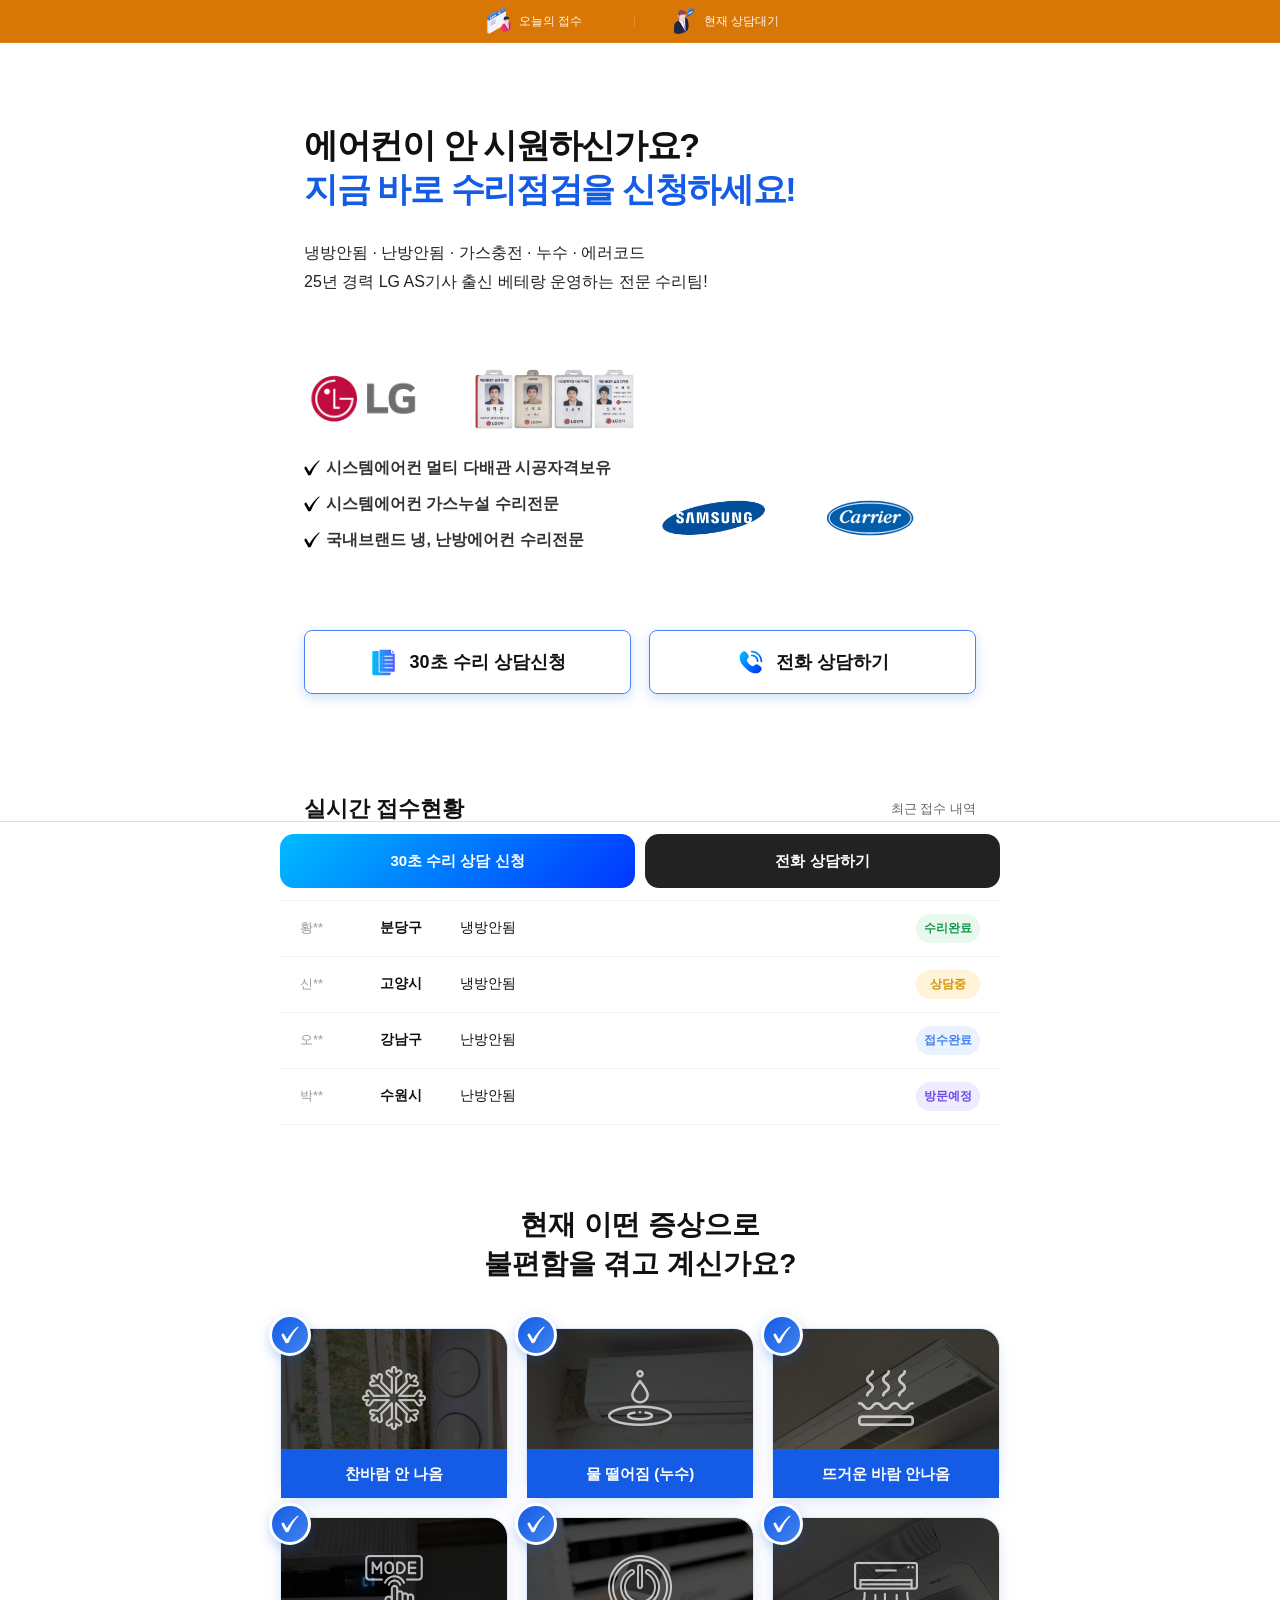
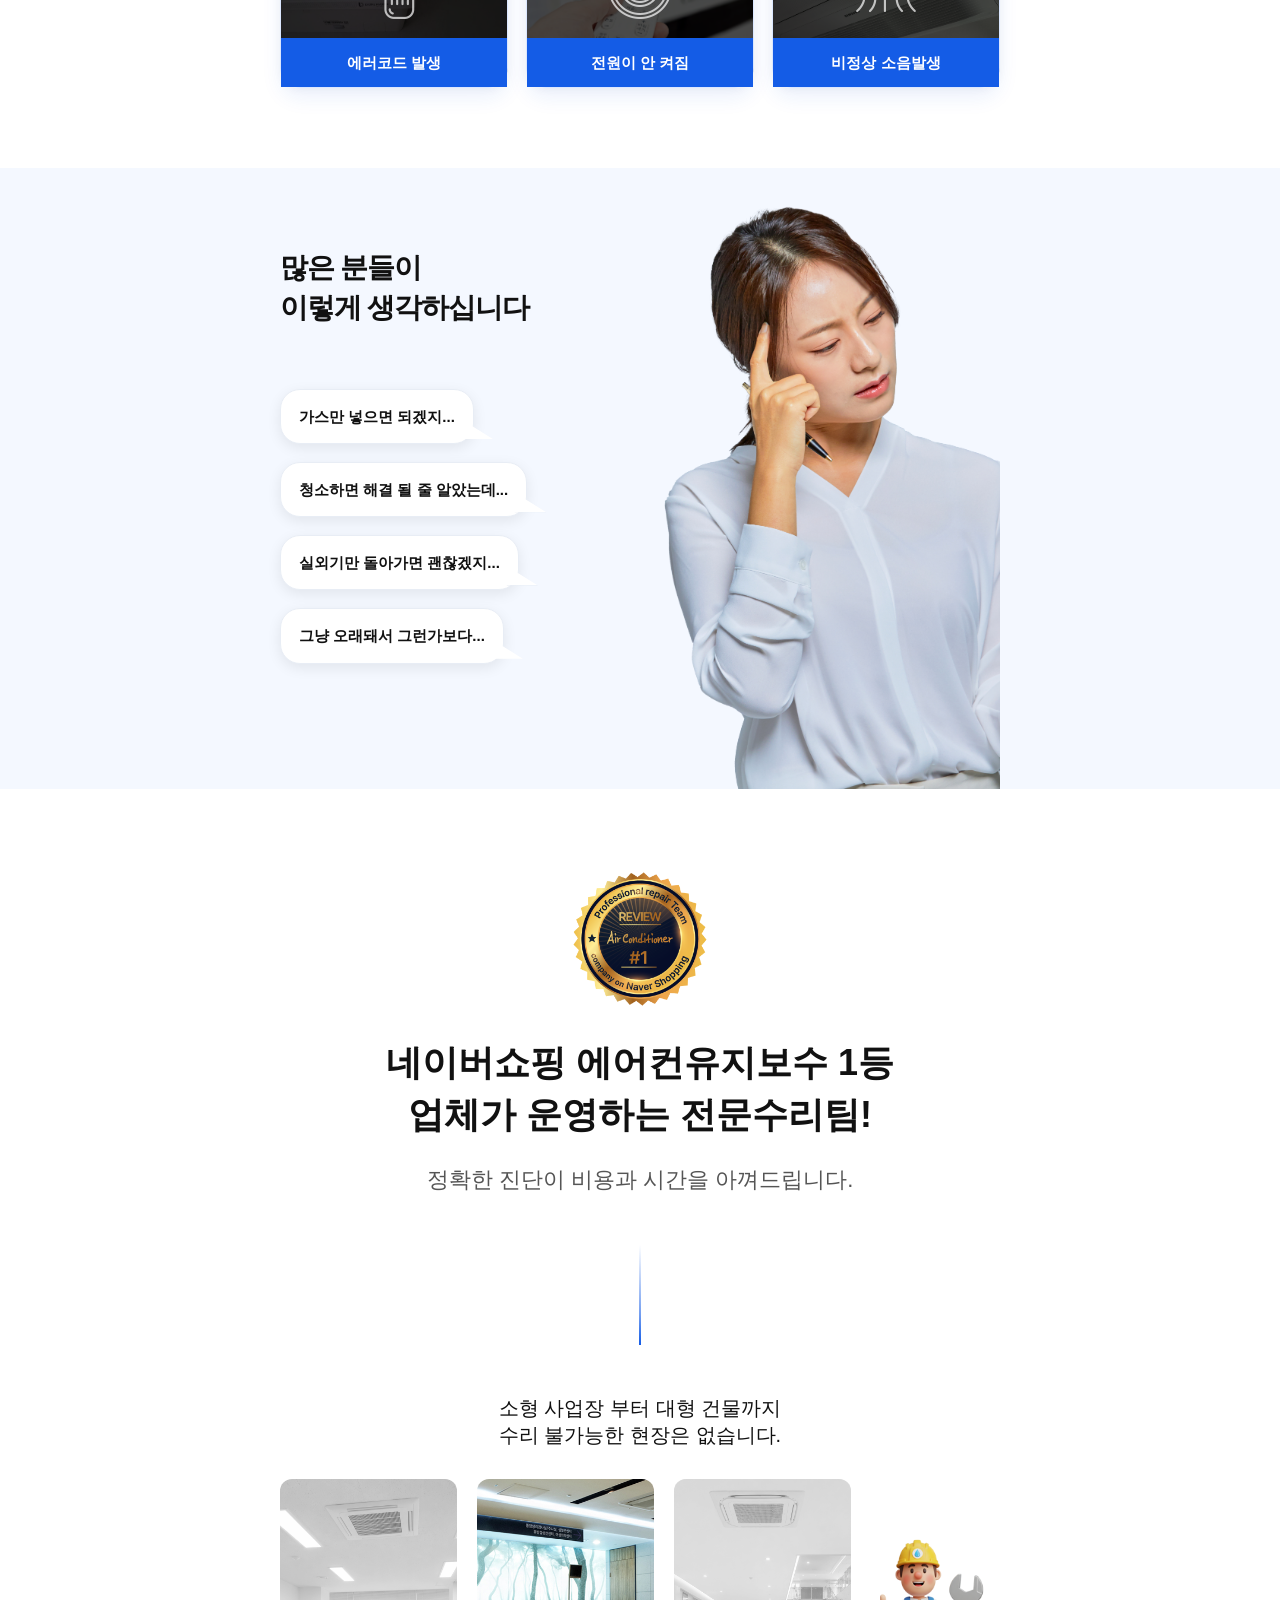
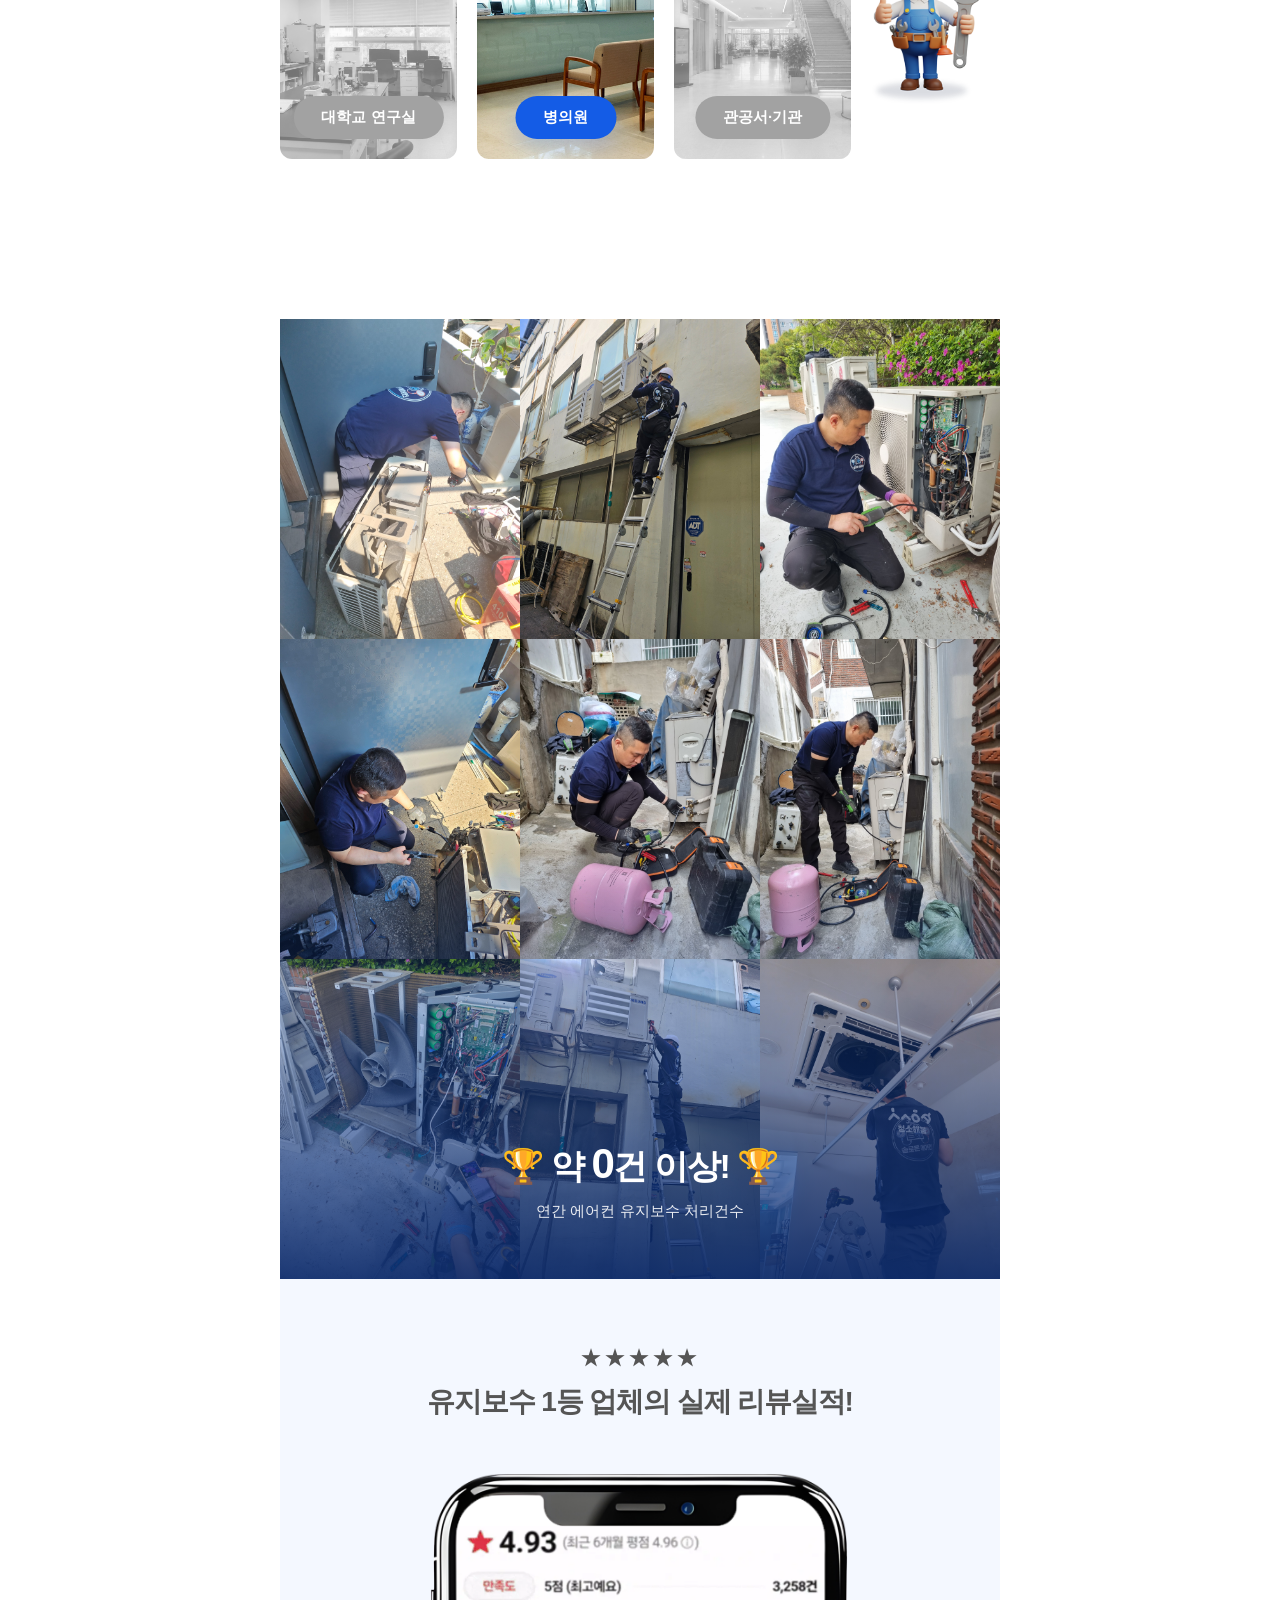
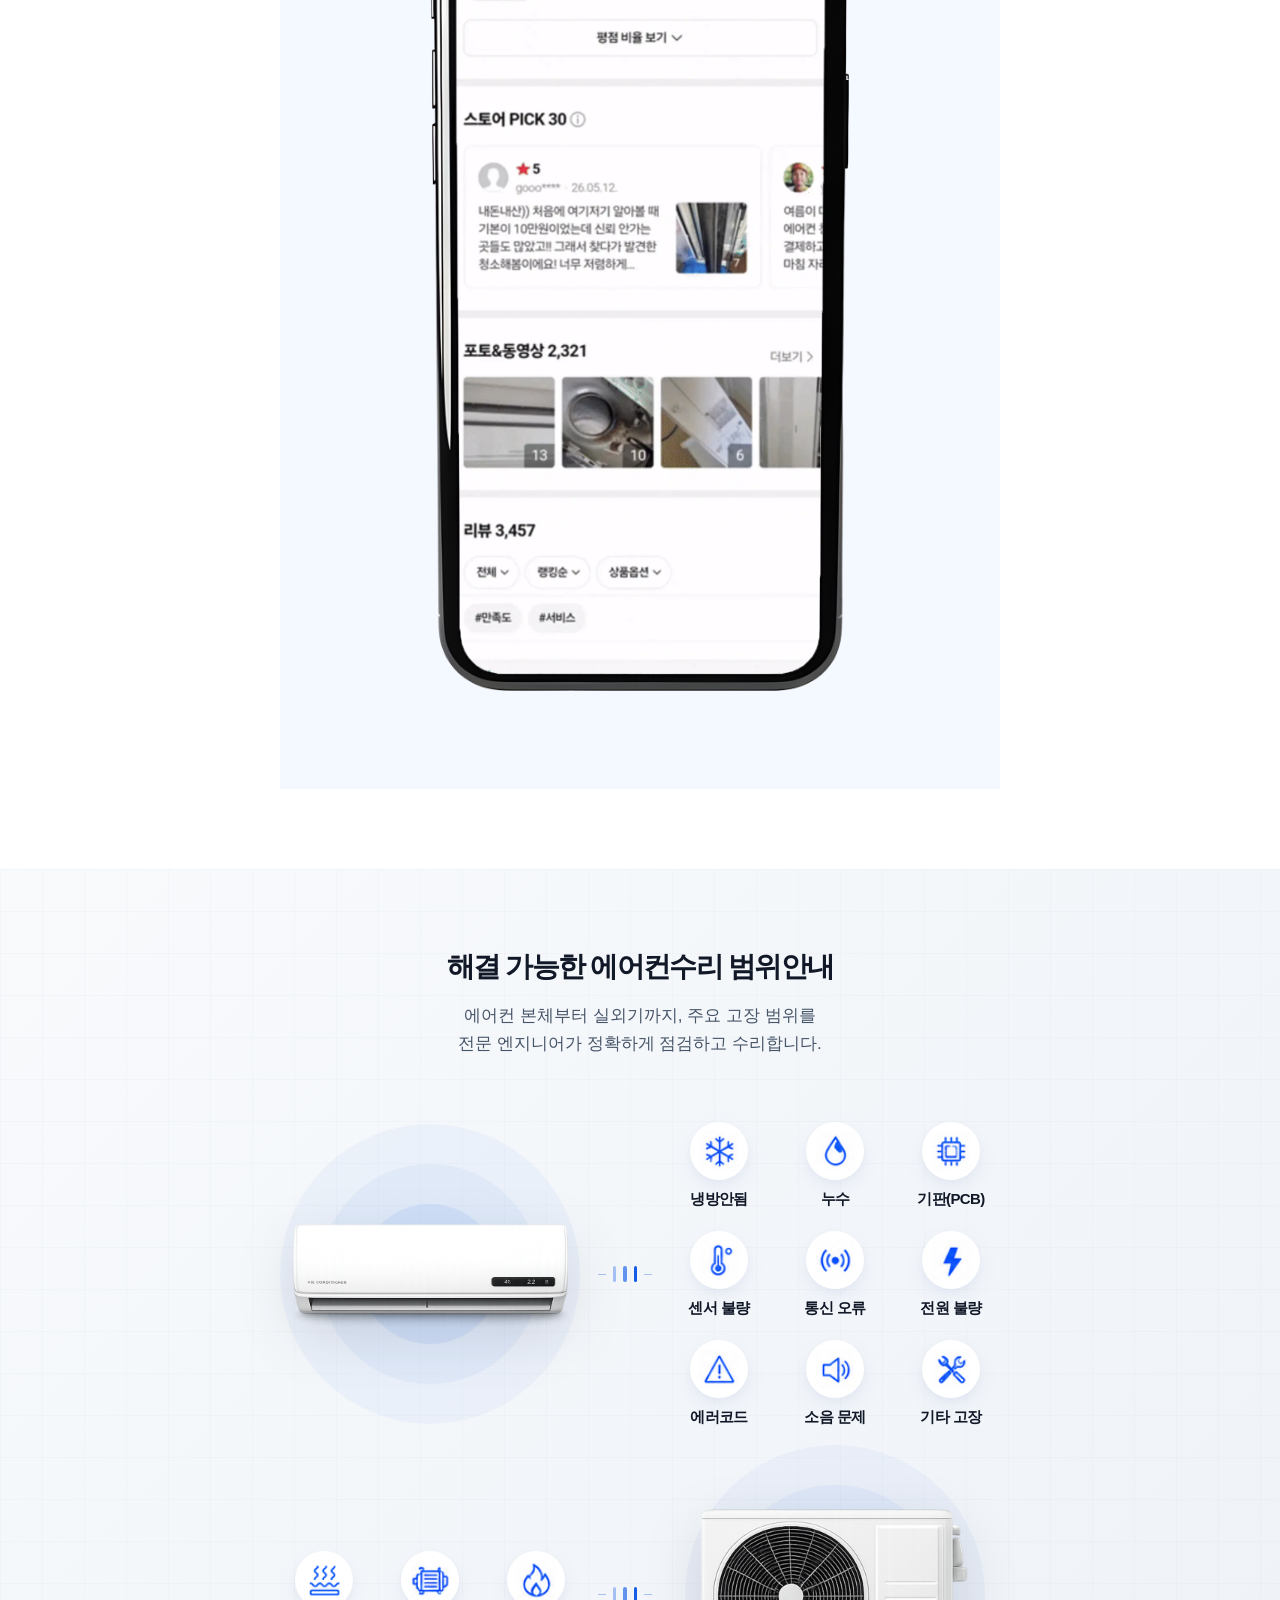
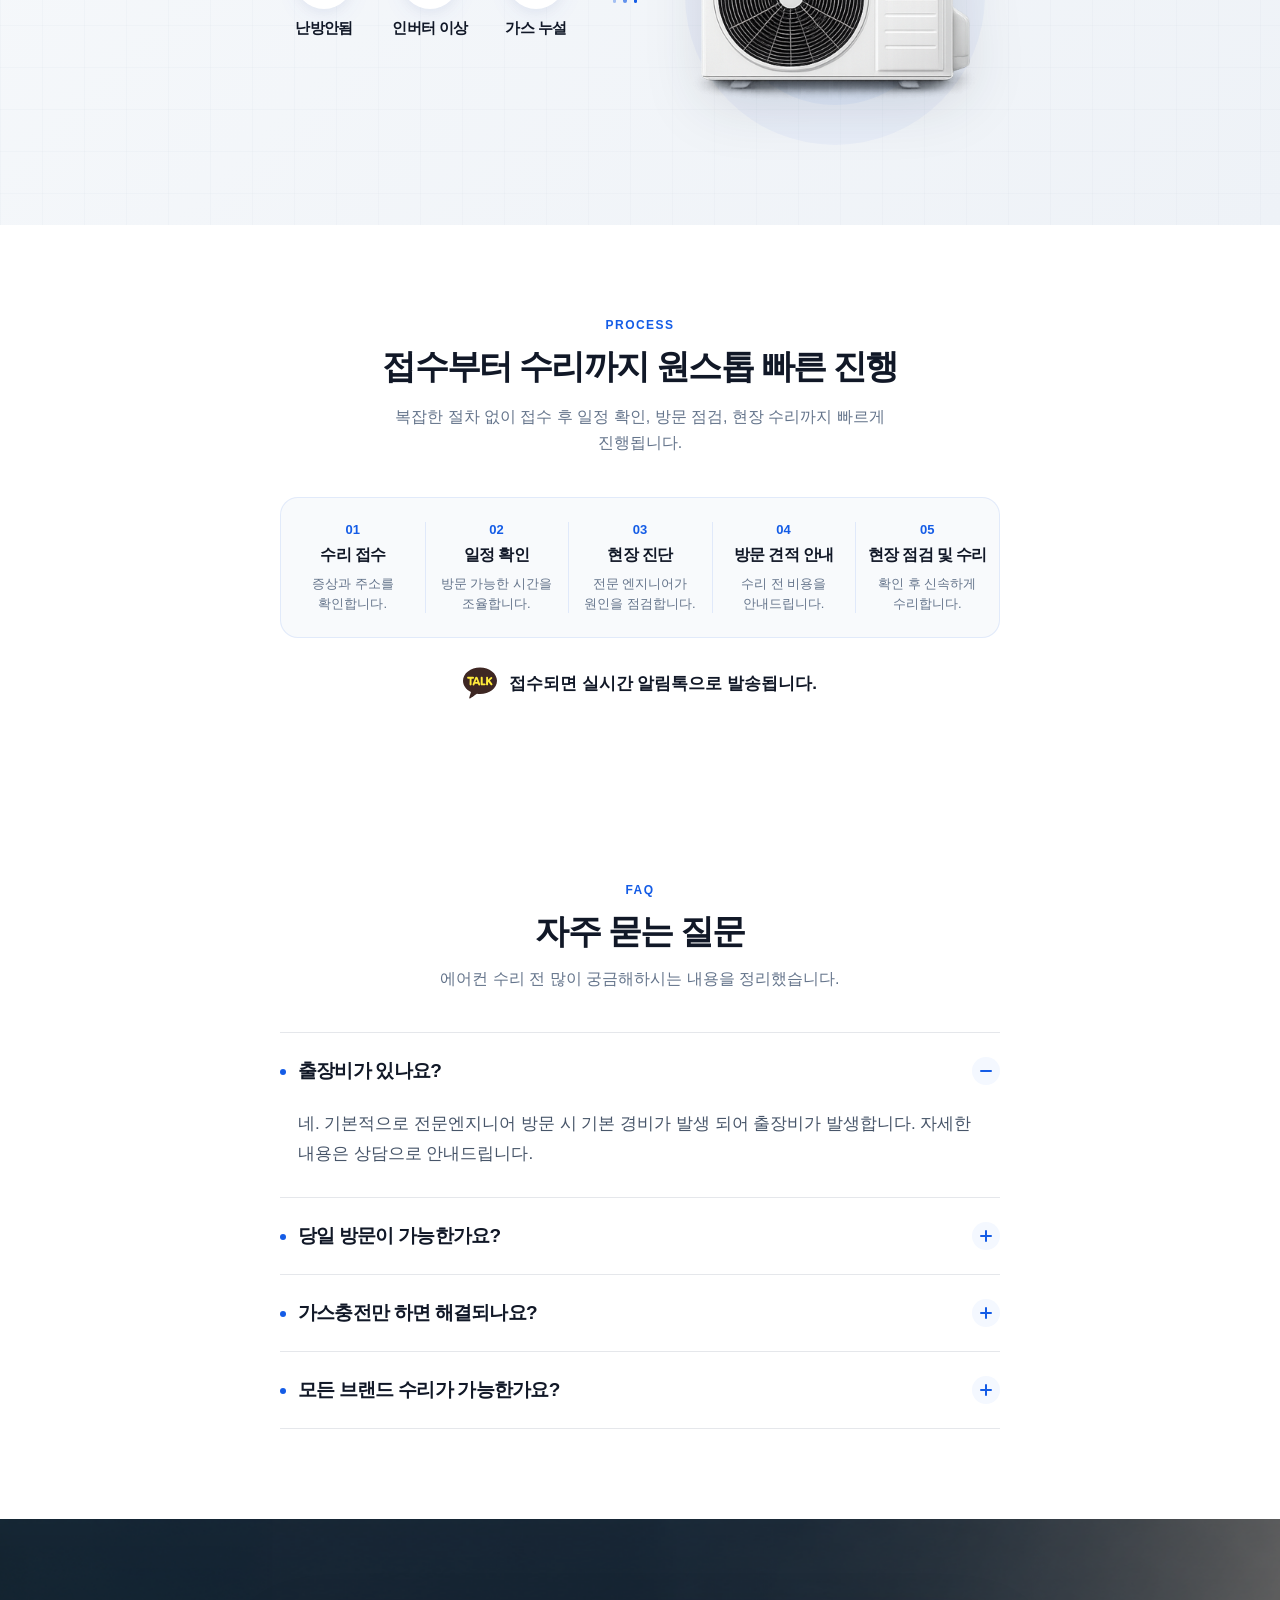
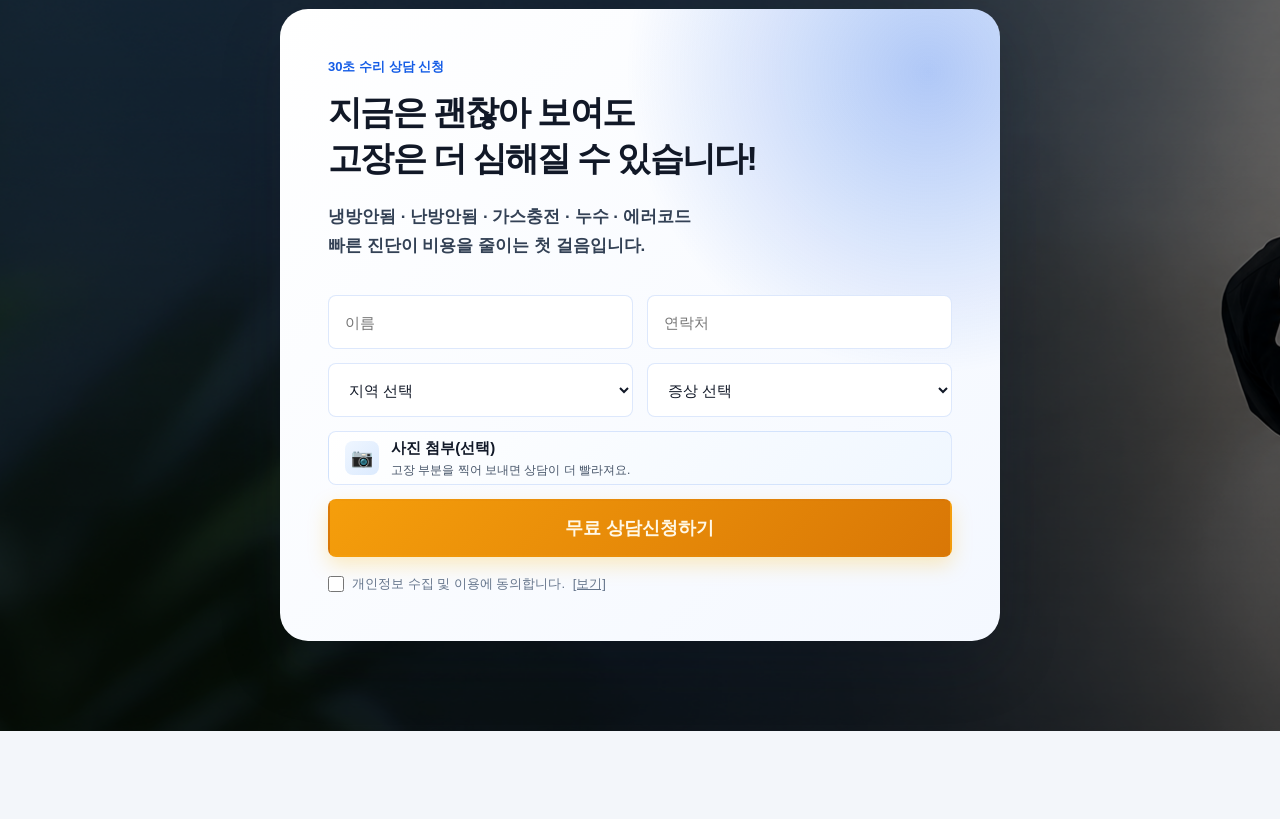
==== index.html @ fd47c2de "ing.." ====
<!DOCTYPE html>
<html lang="ko">

<head>
    <meta charset="UTF-8">
    <meta name="viewport" content="width=device-width, initial-scale=1.0">
    <title>에어컨 수리 점검 전문업체 냉방불량 누수 소음 출장서비스</title>

    <link rel="stylesheet" href="styles.css">
    <link rel="stylesheet" href="https://unpkg.com/aos@2.3.4/dist/aos.css">
    <link rel="stylesheet" href="https://cdn.jsdelivr.net/npm/swiper@11/swiper-bundle.min.css">

    <meta name="description"
        content="에어컨 수리 및 점검 전문업체입니다. 냉방불량, 누수, 소음, 전원 불량, 난방불량 등 다양한 에어컨 문제를 전문기사가 신속하게 방문 점검하고 수리해드립니다.">

    <meta name="keywords" content="서울에어컨수리, 경기에어컨수리, 에어컨수리, 에어컨점검, 에어컨출장수리, 시스템에어컨수리, 에어컨누수, 냉방불량, 실외기수리, 에어컨AS">

    <meta name="robots" content="index,follow">

    <link rel="canonical" href="https://www.haebompartners.co.kr/">

    <!-- Open Graph -->
    <meta property="og:type" content="website">
    <meta property="og:title" content="서울 경기 에어컨 수리 점검 전문업체 냉방불량 누수 출장수리">
    <meta property="og:description" content="냉방불량, 누수, 소음, 전원 불량, 실외기 고장 등 다양한 에어컨 문제를 전문기사가 신속하게 방문 점검 및 수리해드립니다.">
    <meta property="og:url" content="https://www.haebompartners.co.kr/">
    <meta property="og:site_name" content="청소해봄">
    <meta property="og:image" content="https://www.haebompartners.co.kr/images/og-image.png">
    <meta property="og:locale" content="ko_KR">

    <!-- Twitter -->
    <meta name="twitter:card" content="summary_large_image">
    <meta name="twitter:title" content="서울 경기 에어컨 수리 점검 전문업체 냉방불량 누수 출장수리">
    <meta name="twitter:description" content="에어컨 냉방불량, 누수, 소음, 전원 불량, 실외기 고장 등 다양한 문제를 전문기사가 빠르게 해결해드립니다.">
    <meta name="twitter:image" content="https://www.haebompartners.co.kr/images/og-image.png">

    <!-- 기타 -->
    <meta name="author" content="청소해봄">
    <meta name="theme-color" content="#145ce6">
    <meta name="format-detection" content="telephone=yes">

    <script src="https://cdn.jsdelivr.net/npm/swiper@11/swiper-bundle.min.js"></script>
</head>

<body>

    <div class="acrepair-page">

        <!-- 01. 플로팅 현황바 -->
        <div class="acrepair-status-bar">
            <div class="acrepair-container acrepair-status-inner">

                <div class="acrepair-status-item">
                    <i>
                        <img src="./images/profile-user.svg" alt="">
                    </i>
                    <span>오늘의 접수</span>
                    <strong id="today-inquiry-count"></strong>
                </div>

                <div class="acrepair-status-divider"></div>

                <div class="acrepair-status-item">
                    <i>
                        <img src="./images/chatting.svg" alt="">
                    </i>
                    <span>현재 상담대기</span>
                    <strong id="waiting-counsel-count"></strong>
                </div>

            </div>
        </div>

        <!-- 02. 히어로 -->
        <section class="acrepair-hero-section">
            <div class="acrepair-container">

                <div class="acrepair-hero-wrap">

                    <div class="acrepair-hero-content">

                        <h1 class="acrepair-hero-title">
                            에어컨이 <br class="mobile-br"> <span class="acrepair-typing" id="cooling-word"></span>하신가요?
                            <br>
                            <span class="acrepair-point-color">지금 바로 <br class="mobile-br">
                                <span class="acrepair-typing" id="service-word"></span>을 신청하세요!</span>
                        </h1>


                        <p class="acrepair-hero-desc">
                            냉방안됨 · 난방안됨 · 가스충전 · 누수 · 에러코드<br>
                            25년 경력 LG AS기사 출신 베테랑 운영하는 전문 수리팀!
                        </p>

                        <div class="acrepair-brand-list">

                            <img src="./images/logo-lg.png" alt="LG">


                            <img src="./images/Certificate-photo.png" alt="자격증">

                        </div>

                        <div class="acrepair-brand-list2">

                            <ul>
                                <li>

                                    시스템에어컨 멀티 다배관 시공자격보유
                                </li>
                                <li>

                                    시스템에어컨 가스누설 수리전문
                                </li>
                                <li>

                                    국내브랜드 냉, 난방에어컨 수리전문
                                </li>
                            </ul>

                            <img src="./images/logo-samsung.png" alt="삼성">

                            <img src="./images/logo-carrier.png" alt="캐리어">

                        </div>

                        <div class="acrepair-hero-btns">

                            <a href="javascript:void(0);" class="acrepair-btn-primary js-scroll-consult">

                                <img src="./images/account-follow.svg" alt="">
                                <span>30초 수리 상담신청</span>

                            </a>

                            <a href="tel:07042421101" class="acrepair-btn-secondary">

                                <img src="./images/telephone.svg" alt="">
                                <span>전화 상담하기</span>

                            </a>

                        </div>

                    </div>
                </div>

            </div>
        </section>


        <!-- 03. 실시간 접수현황 -->
        <section class="acrepair-live-section">

            <div class="acrepair-container">

                <div class="acrepair-live-wrap">

                    <div class="acrepair-live-header">
                        <h2>실시간 접수현황</h2>
                        <span>최근 접수 내역</span>
                    </div>

                    <div class="acrepair-live-box">
                        <div class="acrepair-live-track"></div>

                    </div>

                </div>

            </div>

        </section>


        <!-- 04. 증상 -->
        <section class="acrepair-symptom-section">

            <div class="acrepair-container">

                <div class="acrepair-symptom-header">
                    <h2>현재 이떤 증상으로<br>불편함을 겪고 계신가요?</h2>
                </div>

                <div class="acrepair-symptom-grid">

                    <div class="acrepair-symptom-card">
                        <div class="acrepair-symptom-number">
                            <img src="./images/icon-checkmark.svg" alt="">
                        </div>
                        <div class="acrepair-symptom-icon">
                            <img src="./images/icon-air-conditioner-5557951.png" alt="">
                        </div>

                        <div class="acrepair-symptom-title">
                            찬바람 안 나옴
                        </div>
                    </div>

                    <div class="acrepair-symptom-card">
                        <div class="acrepair-symptom-number">
                            <img src="./images/icon-checkmark.svg" alt="">
                        </div>

                        <div class="acrepair-symptom-icon">
                            <img src="./images/icon-water-drop-3614590.png" alt="">
                        </div>

                        <div class="acrepair-symptom-title">
                            물 떨어짐 (누수)
                        </div>
                    </div>

                    <div class="acrepair-symptom-card">
                        <div class="acrepair-symptom-number">
                            <img src="./images/icon-checkmark.svg" alt="">
                        </div>

                        <div class="acrepair-symptom-icon">
                            <img src="./images/heat-wave-1275973.png" alt="">
                        </div>

                        <div class="acrepair-symptom-title">
                            뜨거운 바람 안나옴
                        </div>
                    </div>

                    <div class="acrepair-symptom-card">
                        <div class="acrepair-symptom-number">
                            <img src="./images/icon-checkmark.svg" alt="">
                        </div>

                        <div class="acrepair-symptom-icon">
                            <img src="./images/icon-mode-3653239.png" alt="">
                        </div>

                        <div class="acrepair-symptom-title">
                            에러코드 발생
                        </div>
                    </div>

                    <div class="acrepair-symptom-card">
                        <div class="acrepair-symptom-number">
                            <img src="./images/icon-checkmark.svg" alt="">
                        </div>

                        <div class="acrepair-symptom-icon">
                            <img src="./images/icon-power-button-11010367.png" alt="">
                        </div>

                        <div class="acrepair-symptom-title">
                            전원이 안 켜짐
                        </div>
                    </div>

                    <div class="acrepair-symptom-card">
                        <div class="acrepair-symptom-number">
                            <img src="./images/icon-checkmark.svg" alt="">
                        </div>

                        <div class="acrepair-symptom-icon">
                            <img src="./images/icon-air-conditioner-1275973.png" alt="">
                        </div>

                        <div class="acrepair-symptom-title">
                            비정상 소음발생
                        </div>
                    </div>

                </div>

            </div>

        </section>


        <!-- 05. 고객착각 -->
        <section class="acrepair-mistake-section">
            <div class="acrepair-container">

                <div class="acrepair-mistake-header">
                    <h2>
                        많은 분들이<br>
                        이렇게 생각하십니다
                    </h2>
                </div>

                <div class="acrepair-mistake-wrap">

                    <div class="acrepair-mistake-image">
                        <img src="./images/Images-12538432.png" alt="">
                    </div>

                    <div class="acrepair-chat-wrap">
                        <div class="acrepair-chat-item" data-aos="fade-left">
                            <div class="acrepair-chat-bubble">가스만 넣으면 되겠지...</div>
                        </div>

                        <div class="acrepair-chat-item" data-aos="fade-left" data-aos-delay="400">
                            <div class="acrepair-chat-bubble">청소하면 해결 될 줄 알았는데...</div>
                        </div>

                        <div class="acrepair-chat-item" data-aos="fade-left" data-aos-delay="800">
                            <div class="acrepair-chat-bubble">실외기만 돌아가면 괜찮겠지...</div>
                        </div>

                        <div class="acrepair-chat-item" data-aos="fade-left" data-aos-delay="1200">
                            <div class="acrepair-chat-bubble">그냥 오래돼서 그런가보다...</div>
                        </div>
                    </div>

                </div>

            </div>
        </section>


        <!-- 06. 실제사례 -->
        <section class="acrepair-case-section">

            <div class="acrepair-container">

                <div class="acrepair-case-stamp" data-aos="zoom-in">
                    <img src="./images/stemp-img.png" alt="">
                </div>

                <div class="acrepair-case-header">
                    <h2>
                        네이버쇼핑 에어컨유지보수 1등<br>
                        업체가 운영하는 전문수리팀!
                    </h2>

                    <p>
                        정확한 진단이 비용과 시간을 아껴드립니다.
                    </p>
                </div>

                <div class="acrepair-case-line"></div>

                <h3 class="acrepair-case-title">
                    소형 사업장 부터 대형 건물까지 <br>
                    수리 불가능한 현장은 없습니다.
                </h3>

                <div class="acrepair-case-content">

                    <div class="acrepair-case-left">
                        <div class="swiper acrepair-case-swiper">
                            <div class="swiper-wrapper">

                                <div class="swiper-slide">
                                    <div class="acrepair-case-card">
                                        <img src="./images/case01.png" alt="">
                                        <div class="acrepair-case-badge">대학교 연구실</div>
                                    </div>
                                </div>

                                <div class="swiper-slide">
                                    <div class="acrepair-case-card">
                                        <img src="./images/case02.jpg" alt="">
                                        <div class="acrepair-case-badge">병의원</div>
                                    </div>
                                </div>

                                <div class="swiper-slide">
                                    <div class="acrepair-case-card">
                                        <img src="./images/case03.png" alt="">
                                        <div class="acrepair-case-badge">관공서·기관</div>
                                    </div>
                                </div>
                                <div class="swiper-slide">
                                    <div class="acrepair-case-card">
                                        <img src="./images/case04.jpg" alt="">
                                        <div class="acrepair-case-badge">학원</div>
                                    </div>
                                </div>

                                <div class="swiper-slide">
                                    <div class="acrepair-case-card">
                                        <img src="./images/case05.png" alt="">
                                        <div class="acrepair-case-badge">음식점</div>
                                    </div>
                                </div>

                                <div class="swiper-slide">
                                    <div class="acrepair-case-card">
                                        <img src="./images/case06.png" alt="">
                                        <div class="acrepair-case-badge">대형 사무실</div>
                                    </div>
                                </div>


                            </div>
                        </div>
                    </div>

                    <div class="acrepair-case-right">
                        <img src="./images/case-side.png" alt="">
                    </div>

                </div>

            </div>

        </section>


        <!-- 07. 리뷰 -->
        <section class="acrepair-review-section">
            <div class="acrepair-review-visual">
                <div class="review-grid">
                    <img src="./images/review09.jpg" alt="">
                    <img src="./images/review02.jpg" alt="">
                    <img src="./images/review03.jpg" alt="">
                    <img src="./images/review04.jpg" alt="">
                    <img src="./images/review05.jpg" alt="">
                    <img src="./images/review06.jpg" alt="">
                    <img src="./images/review10.jpg" alt="">
                    <img src="./images/review12.jpg" alt="">
                    <img src="./images/review01.jpg" alt="">
                </div>

                <div class="review-visual-text">
                    <h2>🏆 약 <strong class="count-up" data-target="10000">0</strong>건 이상! 🏆</h2>
                    <p>연간 에어컨 유지보수 처리건수</p>
                </div>
            </div>

            <div class="acrepair-review-content">
                <div class="review-title">
                    <div class="stars">★★★★★</div>
                    <h3>유지보수 1등 업체의 실제 리뷰실적!</h3>
                </div>

                <div class="acrepair-phone-review">
                    <div class="acrepair-phone-frame">
                        <img src="./images/phone-frame.png" alt="휴대폰 프레임">

                        <div class="acrepair-phone-screen">
                            <img src="./images/review.webp" alt="리뷰 GIF">
                        </div>
                    </div>
                </div>

            </div>
        </section>


        <!-- 08. 서비스범위 -->
        <section class="acrepair-service-section">
            <div class="acrepair-service-bg"></div>

            <div class="acrepair-container">
                <div class="service-title-box">
                    <h2>해결 가능한 에어컨수리 범위안내</h2>
                    <p>에어컨 본체부터 실외기까지, 주요 고장 범위를<br>전문 엔지니어가 정확하게 점검하고 수리합니다.</p>
                </div>

                <div class="service-scope-wrap">

                    <!-- 에어컨 본체 -->
                    <div class="service-row service-row-air">
                        <div class="service-device">
                            <div class="circle circle-1"></div>
                            <div class="circle circle-2"></div>
                            <div class="circle circle-3"></div>
                            <img src="./images/service-aircon.png" alt="에어컨">
                        </div>

                        <div class="service-dots">
                            <span></span><span></span><span></span>
                        </div>

                        <div class="service-code-list air-code" data-aos="fade-left">

                            <div class="service-code-item">
                                <i class="service-icon icon01"></i>
                                <span>냉방안됨</span>
                            </div>

                            <div class="service-code-item">
                                <i class="service-icon icon02"></i>
                                <span>누수</span>
                            </div>

                            <div class="service-code-item">
                                <i class="service-icon icon03"></i>
                                <span>기판(PCB)</span>
                            </div>

                            <div class="service-code-item">
                                <i class="service-icon icon04"></i>
                                <span>센서 불량</span>
                            </div>

                            <div class="service-code-item">
                                <i class="service-icon icon05"></i>
                                <span>통신 오류</span>
                            </div>

                            <div class="service-code-item">
                                <i class="service-icon icon06"></i>
                                <span>전원 불량</span>
                            </div>

                            <div class="service-code-item">
                                <i class="service-icon icon07"></i>
                                <span>에러코드</span>
                            </div>

                            <div class="service-code-item">
                                <i class="service-icon icon08"></i>
                                <span>소음 문제</span>
                            </div>

                            <div class="service-code-item">
                                <i class="service-icon icon09"></i>
                                <span>기타 고장</span>
                            </div>

                        </div>

                        <!-- 실외기 -->

                        <div class="service-code-list outdoor-code" data-aos="fade-right">

                            <div class="service-code-item">
                                <i class="service-icon icon10"></i>
                                <span>난방안됨</span>
                            </div>

                            <div class="service-code-item">
                                <i class="service-icon icon11"></i>
                                <span>인버터 이상</span>
                            </div>

                            <div class="service-code-item">
                                <i class="service-icon icon12"></i>
                                <span>가스 누설</span>
                            </div>

                        </div>

                        <div class="service-dots">
                            <span></span><span></span><span></span>
                        </div>

                        <div class="service-device">
                            <div class="circle circle-1"></div>
                            <div class="circle circle-2"></div>
                            <div class="circle circle-3"></div>
                            <img src="./images/service-outdoor.png" alt="실외기">
                        </div>
                    </div>

                </div>
            </div>
        </section>


        <!-- 09. 진행절차 -->
        <section class="acrepair-process-section">
            <div class="acrepair-container">
                <div class="process-title-box">
                    <span>PROCESS</span>
                    <h2>접수부터 수리까지 원스톱 빠른 진행</h2>
                    <p>복잡한 절차 없이 접수 후 일정 확인, 방문 점검, 현장 수리까지 빠르게 진행됩니다.</p>
                </div>

                <div class="process-list">
                    <div class="process-item">
                        <em>01</em>
                        <strong>수리 접수</strong>
                        <p>증상과 주소를 확인합니다.</p>
                    </div>

                    <div class="process-item">
                        <em>02</em>
                        <strong>일정 확인</strong>
                        <p>방문 가능한 시간을 조율합니다.</p>
                    </div>

                    <div class="process-item">
                        <em>03</em>
                        <strong>현장 진단</strong>
                        <p>전문 엔지니어가 원인을 점검합니다.</p>
                    </div>

                    <div class="process-item">
                        <em>04</em>
                        <strong>방문 견적 안내</strong>
                        <p>수리 전 비용을 안내드립니다.</p>
                    </div>

                    <div class="process-item">
                        <em>05</em>
                        <strong>현장 점검 및 수리</strong>
                        <p>확인 후 신속하게 수리합니다.</p>
                    </div>
                </div>

                <div class="process-notice">
                    <img src="./images/kakao-talk-2111466.svg" alt="카카오톡">
                    <span>접수되면 실시간 알림톡으로 발송됩니다.</span>
                </div>
            </div>
        </section>



        <!-- 10. FAQ -->
        <section class="acrepair-faq-section">
            <div class="acrepair-container">
                <div class="faq-title-box">
                    <span>FAQ</span>
                    <h2>자주 묻는 질문</h2>
                    <p>에어컨 수리 전 많이 궁금해하시는 내용을 정리했습니다.</p>
                </div>

                <div class="faq-list">
                    <div class="faq-item is-active">
                        <button type="button" class="faq-question">
                            <span>출장비가 있나요?</span>
                            <em></em>
                        </button>
                        <div class="faq-answer">
                            <div>
                                네. 기본적으로 전문엔지니어 방문 시 기본 경비가 발생 되어 출장비가 발생합니다.
                                자세한 내용은 상담으로 안내드립니다.
                            </div>
                        </div>
                    </div>

                    <div class="faq-item">
                        <button type="button" class="faq-question">
                            <span>당일 방문이 가능한가요?</span>
                            <em></em>
                        </button>
                        <div class="faq-answer">
                            <div>
                                담당 전문엔지니어와 협의에 따라 당일 방문이 가능합니다.
                            </div>
                        </div>
                    </div>

                    <div class="faq-item">
                        <button type="button" class="faq-question">
                            <span>가스충전만 하면 해결되나요?</span>
                            <em></em>
                        </button>
                        <div class="faq-answer">
                            <div>
                                기본적으로 가스충전 사유가 발생되면 여러가지 증상이 복합적으로 나타나기 시작합니다.
                                2차 비용이 발생 되지 않게 정밀 진단 후 가스충전을 진행합니다.
                            </div>
                        </div>
                    </div>

                    <div class="faq-item">
                        <button type="button" class="faq-question">
                            <span>모든 브랜드 수리가 가능한가요?</span>
                            <em></em>
                        </button>
                        <div class="faq-answer">
                            <div>
                                국내 대표 3사 삼성, 엘지, 캐리어를 주력으로 하고 해외브랜드 및 중소브랜드는
                                별도 문의 주시면 상담 가능합니다.
                            </div>
                        </div>
                    </div>

                </div>
            </div>
        </section>


        <!-- 11. 긴급 CTA -->
        <section id="consult-form" class="acrepair-emergency-section">
            <div class="acrepair-container">
                <div class="emergency-box">
                    <div class="emergency-copy">
                        <span>30초 수리 상담 신청</span>
                        <h2>
                            지금은 괜찮아 보여도<br>
                            고장은 더 심해질 수 있습니다!
                        </h2>
                        <p>
                            냉방안됨 · 난방안됨 · 가스충전 · 누수 · 에러코드<br>
                            빠른 진단이 비용을 줄이는 첫 걸음입니다.
                        </p>
                    </div>

                    <form class="emergency-form" id="inquiryForm">
                        <div class="form-row">
                            <input type="text" id="userName" name="userName" placeholder="이름" autocomplete="name" required>
                            <input type="tel" id="userPhone" name="userPhone" placeholder="연락처" inputmode="numeric" autocomplete="tel" maxlength="13" required>
                        </div>

                        <div class="form-row">
                            <select id="userAddress" name="userAddress" required>
                                <option value="">지역 선택</option>
                                <option value="서울">서울</option>
                                <option value="경기">경기</option>
                                <option value="인천">인천</option>
                                <option value="기타 지역">기타 지역</option>
                            </select>

                            <select id="symptomSelect" name="symptom" required>
                                <option value="">증상 선택</option>
                                <option value="냉방안됨" data-service-code="COOLING_NOT_WORKING">냉방안됨</option>
                                <option value="누수" data-service-code="LEAK">누수</option>
                                <option value="난방안됨" data-service-code="HEATING_NOT_WORKING">난방안됨</option>
                                <option value="가스충전" data-service-code="GAS_CHARGE">가스충전</option>
                                <option value="에러코드" data-service-code="ERROR_CODE">에러코드</option>
                                <option value="소음 문제" data-service-code="NOISE">소음 문제</option>
                                <option value="기타 고장" data-service-code="OTHER_FAILURE">기타 고장</option>
                            </select>
                        </div>

                        <div class="photo-upload-wrap">
                            <label class="photo-upload-label" for="emergency-photo">
                                <span class="photo-upload-icon">📷</span>
                                <span class="photo-upload-copy">
                                    <strong>사진 첨부(선택)</strong>
                                    <small>고장 부분을 찍어 보내면 상담이 더 빨라져요.</small>
                                </span>
                            </label>
                            <input type="file" id="emergency-photo" name="files" class="photo-upload-input" accept="image/*" multiple data-max-files="5">
                            <div class="photo-preview-row" id="photo-preview-row" aria-label="선택한 사진 미리보기"></div>
                        </div>

                        <button type="submit">무료 상담신청하기</button>

                        <label class="agree-check">
                            <input type="checkbox" id="agreeTerms">
                            <span>개인정보 수집 및 이용에 동의합니다.
                                <a href="privacy.html" target="_blank" rel="noopener noreferrer">
                                    [보기]
                                </a>
                            </span>
                        </label>
                    </form>
                </div>
            </div>
        </section>



        <!-- 12. 하단 고정 버튼 -->
        <div class="acrepair-bottom-fixed">
            <div class="acrepair-bottom-inner">
                <a href="javascript:void(0);" class="acrepair-bottom-btn acrepair-bottom-btn-primary js-scroll-consult">
                    30초 수리 상담 신청
                </a>

                <a href="tel:07042421101" class="acrepair-bottom-btn acrepair-bottom-btn-call">
                    전화 상담하기
                </a>
            </div>
        </div>

        <a href="tel:07042421101" class="acrepair-floating-call">
            <img src="./images/telephone.svg" alt="">
        </a>
    </div>

</body>

<script src="https://unpkg.com/aos@2.3.4/dist/aos.js"></script>

<script src="main.js"></script>

</html>
---- styles.css ----
* {
    margin: 0;
    padding: 0;
    box-sizing: border-box;
}

body {
    font-family: -apple-system, BlinkMacSystemFont, "Pretendard", "Noto Sans KR", sans-serif;
    color: #111;
    background: #f3f6fa;
    padding-bottom: 88px;
}

.acrepair-page {
    width: 100%;
    background: #fff;
}

.acrepair-container {
    width: 100%;
    max-width: 720px;
    margin: 0 auto;
}

.acrepair-point-color {
    color: #145ce6;
}

/* 공통 섹션 */
.acrepair-live-section,
.acrepair-symptom-section,
.acrepair-mistake-section,
.acrepair-case-section,
.acrepair-review-section,
.acrepair-service-section,
.acrepair-process-section,
.acrepair-faq-section,
.acrepair-emergency-section {
    padding: 80px 24px;
}

/* 플로팅 현황바 */
.acrepair-status-bar {
    position: sticky;
    top: 0;
    z-index: 999;
    width: 100%;
    background: #D97706;
    border-bottom: 1px solid rgba(255, 255, 255, 0.08);
}

.acrepair-status-inner {
    height: 42px;
    display: flex;
    justify-content: center;
    align-items: center;
    color: #FFF7ED;
}

.acrepair-status-item {
    display: flex;
    align-items: center;
    gap: 6px;
    font-size: 12px;
    font-weight: 500;
}

.acrepair-status-item i {
    font-style: normal;
    display: flex;
    align-items: center;
}

.acrepair-status-item i img {
    width: 28px;
    display: block;
}

.acrepair-status-item strong {
    color: #FFFFFF;
    font-size: 14px;
    font-weight: 800;
    margin-left: 10px;
}

.acrepair-status-divider {
    width: 1px;
    height: 12px;
    background: rgba(255, 255, 255, 0.18);
    margin: 0 35px;
}

/* 히어로 */
.acrepair-hero-section {
    padding: 0 24px 0px;
}

.acrepair-hero-section .acrepair-container {
    position: relative;
    overflow: hidden;
    min-height: 520px;
    padding: 80px 0;
    background-image:
        linear-gradient(90deg,
            rgba(255, 255, 255, 0.98) 0%,
            rgba(255, 255, 255, 0.92) 42%,
            rgba(255, 255, 255, 0.55) 62%,
            rgba(255, 255, 255, 0.12) 100%),
        url("./images/acrepair-hero-bg.png");
    background-size: cover;
    background-position: center right;
    background-repeat: no-repeat;
}

.acrepair-hero-wrap {
    display: flex;
    justify-content: space-between;
    align-items: flex-start;
    gap: 24px;
}

.acrepair-hero-content {
    flex: 1;
    padding: 0 24px;
}

.acrepair-hero-title {
    font-size: 34px;
    line-height: 1.3;
    font-weight: 800;
    letter-spacing: -0.04em;
    color: #111;
}

.acrepair-hero-desc {
    margin-top: 28px;
    font-size: 16px;
    line-height: 1.8;
    color: #222;
}

.acrepair-hero-logo {
    flex-shrink: 0;
}

.acrepair-hero-logo img {
    width: 180px;
    display: block;
    margin-top: -35px;
}

.acrepair-brand-list {
    display: flex;
    align-items: center;
    gap: 48px;
    margin-top: 70px;
}

.acrepair-brand-list img {
    height: 64px;
    width: auto;
}


.acrepair-brand-list2 ul {
    display: flex;
    flex-direction: column;
    gap: 12px;

    margin: 0 0 28px;
    padding: 0;

    list-style: none;
}

.acrepair-brand-list2 ul li {
    position: relative;

    padding-left: 22px;

    color: #333;
    font-size: 16px;
    font-weight: 600;
    line-height: 1.5;
}

.acrepair-brand-list2 ul li::before {
    content: "";

    position: absolute;
    left: 0;
    top: 50%;

    width: 16px;
    height: 16px;

    transform: translateY(-50%);

    background: url("./images/icon-checkmark.svg") center / contain no-repeat;
}

.acrepair-brand-list2 {
    display: flex;
    align-items: center;
    gap: 48px;
    margin-top: 25px;
}

.acrepair-brand-list2 img {
    height: 38px;
    width: auto;
}


@media (max-width: 768px) {

    .acrepair-brand-list2 {
        gap: 13px;
    }

    .acrepair-brand-list2 ul {
        gap: 10px;
        margin-bottom: 24px;
    }

    .acrepair-brand-list2 ul li {
        padding-left: 15px;
        padding-right: 2px;

        font-size: 14px;
        line-height: 1.45;
    }

    .acrepair-brand-list2 ul li::before {

        width: 12px;
        height: 12px;

    }

    .acrepair-brand-list2 img {
        height: 18px;
    }

    .acrepair-brand-list2 ul li {
        background: linear-gradient(to right,
                rgba(255, 255, 255, 0) 0%,
                #ffffff94 100%);
    }

}

.acrepair-brand-title {
    margin-top: 30px;
    font-size: 20px;
    font-weight: 700;
    color: #111;
}

.acrepair-hero-btns {
    display: grid;
    grid-template-columns: 1fr 1fr;
    gap: 18px;
    margin-top: 50px;
}

.acrepair-btn-primary,
.acrepair-btn-secondary {
    height: 64px;
    border-radius: 8px;
    background: #ffffffab;

    display: flex;
    align-items: center;
    justify-content: center;
    gap: 10px;

    text-decoration: none;
    color: #111;
    font-size: 18px;
    font-weight: 600;

    border: 0.5px solid #4783f6;

    box-shadow: 0 4px 12px rgba(65, 131, 237, 0.25);

    transition:
        transform .25s ease,
        box-shadow .25s ease,
        background .25s ease;
}

.acrepair-btn-primary:hover,
.acrepair-btn-secondary:hover {
    transform: translateY(-4px);

    background: #fff;

    box-shadow:
        0 10px 24px rgba(65, 131, 237, 0.28);
}

.acrepair-btn-primary:active,
.acrepair-btn-secondary:active {
    transform: translateY(-1px);
}

.acrepair-btn-primary img,
.acrepair-btn-secondary img {
    width: 30px;
    display: block;
}

.acrepair-section-placeholder {
    min-height: 200px;
    border-radius: 20px;
    background: #f6f8fb;
    display: flex;
    align-items: center;
    justify-content: center;
    color: #999;
    font-size: 15px;
    font-weight: 700;
}

/* 하단 고정 */
.acrepair-bottom-fixed {
    position: fixed;
    left: 0;
    right: 0;
    bottom: 0;
    z-index: 999;
    background: #fff;
    border-top: 1px solid #ddd;
    padding: 12px 16px;
}

.acrepair-bottom-inner {
    max-width: 720px;
    margin: 0 auto;
    display: flex;
    gap: 10px;
}

.acrepair-bottom-btn {
    flex: 1;
    height: 54px;
    border-radius: 14px;
    display: flex;
    align-items: center;
    justify-content: center;
    font-size: 15px;
    font-weight: 800;
    text-decoration: none;
}

.acrepair-bottom-btn-primary {
    background: linear-gradient(135deg,
            #00bbff 0%,
            #0036ff 100%);

    color: #fff;
}

.acrepair-bottom-btn-call {
    background: #222;
    color: #fff;
}


@media (max-width:768px) {

    .acrepair-live-section,
    .acrepair-symptom-section,
    .acrepair-mistake-section,
    .acrepair-case-section,
    .acrepair-review-section,
    .acrepair-service-section,
    .acrepair-process-section,
    .acrepair-faq-section,
    .acrepair-emergency-section {
        padding: 60px 28px;
    }

    .acrepair-hero-section {
        padding: 0;
    }

    .acrepair-hero-section .acrepair-container {
        min-height: 520px;
        padding: 48px 16px;
        background-image:
            linear-gradient(180deg,
                rgba(255, 255, 255, 0.98) 0%,
                rgba(255, 255, 255, 0.4) 60%,
                rgba(255, 255, 255, 0.2) 100%),
            url("./images/acrepair-hero-bg.png");
        background-position: right bottom -20px;
        background-size: cover;
    }

    .acrepair-hero-wrap {
        flex-direction: column;
        align-items: stretch;
        width: 100%;
    }

    .acrepair-hero-content {
        width: 100%;
        padding: 0;
    }

    .acrepair-hero-logo {
        order: -1;
        width: 100%;
        margin-bottom: 10px;
        display: flex;
        justify-content: center;
    }

    .acrepair-hero-logo img {
        width: 180px;
        margin-top: 0;
    }

    .acrepair-brand-list {
        gap: 28px;
        margin-top: 54px;
    }

    .acrepair-hero-btns {
        width: 100%;
        grid-template-columns: 1fr 1fr;
        gap: 12px;
        margin-top: 36px;
    }

    .acrepair-btn-primary,
    .acrepair-btn-secondary {
        height: 58px;
        font-size: 15px;
        border-radius: 8px;
    }

    .acrepair-btn-primary img,
    .acrepair-btn-secondary img {
        width: 20px;
    }
}

.acrepair-live-section {
    padding: 0px;
}

.acrepair-live-wrap {
    overflow: hidden;
    background: #fff;
}

.acrepair-live-header {
    padding: 20px 24px;
    border-bottom: 1px solid #eee;
    display: flex;
    justify-content: space-between;
    align-items: center;
}

.acrepair-live-header h2 {
    font-size: 22px;
    font-weight: 800;
}

.acrepair-live-header span {
    font-size: 13px;
    color: #666;
}

.acrepair-live-box {
    height: 280px;
    overflow: hidden;
}

.acrepair-live-item {
    height: 56px;
    padding: 0 20px;

    display: grid;
    grid-template-columns: 80px 80px 1fr auto;
    align-items: center;

    border-bottom: 1px solid #f1f1f1;
}

.acrepair-live-name {
    font-size: 13px;
    color: #999;
}

.acrepair-live-area {
    font-size: 14px;
    font-weight: 700;
}

.acrepair-live-service {
    font-size: 14px;
}

.acrepair-live-status {
    font-size: 12px;
    font-weight: 700;
    color: #4183ED;
}

.acrepair-live-box {
    height: 280px;
    overflow: hidden;
}

.acrepair-live-item {
    height: 56px;
}

.acrepair-live-status {
    min-width: 64px;
    padding: 6px 8px;
    border-radius: 999px;
    text-align: center;
    font-size: 12px;
    font-weight: 800;
}

.status-received {
    background: #eaf2ff;
    color: #4183ED;
}

.status-consulting {
    background: #fff4d8;
    color: #d89400;
}

.status-done {
    background: #e8f8ee;
    color: #13994a;
}

.status-visit {
    background: #f0ecff;
    color: #6b4de6;
}

@media (max-width:768px) {
    .acrepair-live-header {
        padding: 20px 28px;
    }

    .acrepair-live-item {
        padding: 0px 28px
    }
}

.info-us {
    font-weight: 300;
    margin-left: 10px;
    color: #145ce6;
    font-size: 0.9em;
    background-color: #ffffff85;
}

.mobile-br {
    display: none;
}

@media (max-width:768px) {
    .mobile-br {
        display: block;
    }
}



/* 04 증상 */
.acrepair-symptom-section {
    padding: 80px 24px;
}

.acrepair-symptom-header {
    text-align: center;
    margin-bottom: 45px;
}

.acrepair-symptom-header h2 {
    font-size: 28px;
    font-weight: 800;
    line-height: 1.4;
}

.acrepair-symptom-grid {
    display: grid;
    grid-template-columns: repeat(3, 1fr);
    gap: 18px;
}

.acrepair-symptom-card {
    position: relative;
    overflow: visible;


    border: 1px solid #dbe7ff;
    border-radius: 20px;

    box-shadow:
        0 2px 8px rgba(0, 0, 0, .04),
        0 10px 20px rgba(20, 92, 230, .08);

}

/* 01 찬바람 안 나옴 */
.acrepair-symptom-card:nth-child(1) {
    background-image: url('./images/symptom-01.png');
    background-size: cover;
    background-position: center;
    background-repeat: no-repeat;
}

/* 02 누수 */
.acrepair-symptom-card:nth-child(2) {
    background-image: url('./images/symptom-02.png');
    background-size: cover;
    background-position: center;
    background-repeat: no-repeat;
}

/* 03 실외기 고장 */
.acrepair-symptom-card:nth-child(3) {
    background-image: url('./images/symptom-03.png');
    background-size: cover;
    background-position: center;
    background-repeat: no-repeat;
}

/* 04 에러코드 */
.acrepair-symptom-card:nth-child(4) {
    background-image: url('./images/symptom-04.png');
    background-size: cover;
    background-position: center;
    background-repeat: no-repeat;
}

/* 05 전원불량 */
.acrepair-symptom-card:nth-child(5) {
    background-image: url('./images/symptom-05.png');
    background-size: cover;
    background-position: center;
    background-repeat: no-repeat;
}

/* 06 소음발생 */
.acrepair-symptom-card:nth-child(6) {
    background-image: url('./images/symptom-06.png');
    background-size: cover;
    background-position: center;
    background-repeat: no-repeat;
}

.acrepair-symptom-number {
    position: absolute;

    top: -15px;
    left: -12px;

    width: 42px;
    height: 42px;

    display: flex;
    align-items: center;
    justify-content: center;

    background: #145ce6;
    color: #fff;

    border-radius: 50%;
    border: 3px solid #fff;

    font-size: 13px;
    font-weight: 800;
    line-height: 1;

    box-shadow:
        0 4px 12px rgba(20, 92, 230, .25);

    background: linear-gradient(135deg,
            #145ce6 0%,
            #4183ed 100%);

    z-index: 10;
}

.acrepair-symptom-icon {
    height: 120px;

    display: flex;
    align-items: center;
    justify-content: center;

    padding-top: 18px;
}

.acrepair-symptom-icon img {
    width: 64px;
    height: 64px;
    filter: brightness(0) invert(1);
    opacity: .7;
}

.acrepair-symptom-title {
    background: #145ce6;
    color: #fff;

    text-align: center;

    padding: 14px 10px;

    font-size: 15px;
    font-weight: 700;
    line-height: 1.4;
}

@media (max-width:768px) {

    .acrepair-symptom-section {
        padding: 60px 28px;
    }

    .acrepair-symptom-grid {
        grid-template-columns: repeat(2, 1fr);
        gap: 14px;
    }

    .acrepair-symptom-header h2 {
        font-size: 24px;
    }

    .acrepair-symptom-icon {
        height: 90px;
    }

    .acrepair-symptom-icon img {
        width: 52px;
        height: 52px;
    }

    .acrepair-symptom-title {
        font-size: 13px;
        padding: 12px 8px;
    }

    .acrepair-symptom-number {
        width: 34px;
        height: 34px;

        top: -10px;
        left: -10px;

        font-size: 11px;
        border-width: 2px;
    }
}

.acrepair-symptom-number img {
    width: 18px;
    height: 18px;
    display: block;
    filter: brightness(0) invert(1);
}


/* 05 고객착각 */
.acrepair-mistake-section {
    padding: 80px 24px 0px;
    background: #f4f8ff;
}

.acrepair-mistake-header {
    text-align: left;
    margin-bottom: 42px;
}

.acrepair-mistake-header h2 {
    font-size: 28px;
    font-weight: 800;
    line-height: 1.4;
    letter-spacing: -0.04em;
}

.acrepair-mistake-wrap {
    position: relative;
    min-height: 420px;
}

.acrepair-mistake-image {
    position: absolute;
    right: 0;
    bottom: 0;
    width: 58%;
    display: flex;
    justify-content: flex-end;
    z-index: 1;
}

.acrepair-mistake-image img {
    width: 100%;
    max-width: 360px;
    display: block;
}

.acrepair-chat-wrap {
    position: relative;
    z-index: 2;
    width: 68%;
    padding-top: 20px;

    display: flex;
    flex-direction: column;
    align-items: flex-start;
    gap: 18px;
}

.acrepair-chat-item {
    display: flex;
    justify-content: flex-start;
}

.acrepair-chat-bubble {
    position: relative;
    overflow: visible;

    padding: 15px 18px;

    background: #fff;
    color: #111;

    border: 1px solid #e8edf5;
    border-radius: 20px;

    font-size: 15px;
    font-weight: 700;
    line-height: 1.55;

    box-shadow: 0 4px 14px rgba(0, 0, 0, .08);
}

.acrepair-chat-bubble::after {
    content: "";
    position: absolute;

    right: -20px;
    bottom: 4px;

    width: 32px;
    height: 20px;

    background: #fff;

    clip-path: polygon(0 0, 100% 100%, 0 100%);

    filter: drop-shadow(1px 1px 0 #e8edf5) drop-shadow(0 4px 4px rgba(0, 0, 0, .04));
}

@media (max-width:768px) {
    .acrepair-mistake-section {
        padding: 60px 20px 0px;
    }

    .acrepair-mistake-header {
        margin-bottom: 32px;
    }

    .acrepair-mistake-header h2 {
        font-size: 24px;
    }

    .acrepair-mistake-wrap {
        min-height: 420px;
    }

    .acrepair-mistake-image {
        width: 72%;
        right: -12px;
    }

    .acrepair-chat-wrap {
        width: 78%;
        gap: 14px;
        padding-top: 10px;
    }

    .acrepair-chat-bubble {
        padding: 13px 15px;
        font-size: 14px;
    }
}


/* 06 실제사례 */
.acrepair-case-section {
    padding: 80px 24px;
    background: #fff;
}

.acrepair-case-stamp {
    text-align: center;
    margin-bottom: 24px;
}

.acrepair-case-stamp img {
    width: 140px;
    animation: stampPop 1.85s ease-out infinite;
}

.acrepair-case-header {
    text-align: center;
}

.acrepair-case-header h2 {
    font-size: 36px;
    font-weight: 800;
    line-height: 1.45;
}

.acrepair-case-header p {
    margin-top: 24px;
    font-size: 22px;
    font-weight: 500;
    color: #555;
}

.acrepair-case-line {
    width: 2px;
    height: 100px;
    margin: 50px auto;
    background: linear-gradient(to bottom,
            rgba(20, 92, 230, 0) 0%,
            rgba(20, 92, 230, .25) 30%,
            rgba(20, 92, 230, .6) 70%,
            #145ce6 100%);
}

.acrepair-case-title {
    text-align: center;
    font-size: 20px;
    font-weight: 500;
    margin-bottom: 30px;
}

.acrepair-case-content {
    display: grid;
    grid-template-columns: 8fr 2fr;
    gap: 6px;
    align-items: center;
}

.acrepair-case-left {
    width: 100%;
    min-width: 0;
}

.acrepair-case-swiper {
    width: 100%;
    height: 280px;
    overflow: hidden;
}

.acrepair-case-swiper .swiper-wrapper,
.acrepair-case-swiper .swiper-slide {
    height: 100%;
}

.acrepair-case-card {
    position: relative;
    width: 100%;
    height: 100%;
    min-height: 280px;
    border-radius: 12px;
    background: #d9d9d9;
    overflow: hidden;
}

.acrepair-case-card img {
    width: 100%;
    height: 100%;
    object-fit: cover;
    display: block;
}

.acrepair-case-badge {
    position: absolute;
    left: 50%;
    bottom: 20px;
    z-index: 10;
    transform: translateX(-50%);
    padding: 12px 28px;
    background: #145ce6;
    color: #fff;
    border-radius: 999px;
    font-size: 15px;
    font-weight: 700;
    white-space: nowrap;
    box-shadow: 0 10px 24px rgba(20, 92, 230, .25);
}

.acrepair-case-right {
    width: 100%;
}

.acrepair-case-right img {
    width: 100%;
    display: block;
}

@media (max-width:768px) {
    .acrepair-case-section {
        padding: 60px 20px;
    }

    .acrepair-case-stamp img {
        width: 110px;
    }

    .acrepair-case-header h2 {
        font-size: 26px;
    }

    .acrepair-case-header p {
        font-size: 16px;
    }

    .acrepair-case-line {
        height: 64px;
        margin: 38px auto;
    }

    .acrepair-case-content {
        grid-template-columns: 1fr;
        gap: 28px;
    }

    .acrepair-case-swiper {
        height: 240px;
    }

    .acrepair-case-card {
        min-height: 240px;
    }

    .acrepair-case-right img {
        width: auto;
        height: 200px;
        margin: 0 auto;
    }

    .acrepair-case-badge {
        bottom: 16px;
        padding: 10px 20px;
        font-size: 14px;
    }
}

@keyframes stampPop {
    0% {
        opacity: 0;
        transform: scale(2) rotate(-12deg);
    }

    40% {
        opacity: 1;
        transform: scale(.9) rotate(3deg);
    }

    60% {
        transform: scale(1) rotate(0);
    }

    100% {
        opacity: 1;
        transform: scale(1) rotate(0);
    }
}


.acrepair-case-swiper .swiper-slide {
    transition:
        transform .4s ease,
        opacity .4s ease,
        filter .4s ease;

    transform: scale(.85);
    filter: grayscale(1);
    opacity: .55;
}

.acrepair-case-swiper .swiper-slide-active {
    transform: scale(1);
    filter: grayscale(0);
    opacity: 1;
}



/* 07 리뷰 */
.acrepair-review-section {
    overflow: hidden;
}

.acrepair-review-visual {
    position: relative;
    overflow: hidden;
    background: #111;
    margin: 0 auto;
    max-width: 720px;
}

.review-grid {
    display: grid;
    grid-template-columns: repeat(3, 1fr);
    height: 100%;
}

.review-grid img {
    width: 100%;
    height: 100%;
    object-fit: cover;
}

.acrepair-review-visual::after {
    content: "";
    position: absolute;
    left: 0;
    right: 0;
    bottom: 0;
    height: 45%;
    background: linear-gradient(to bottom,
            rgba(20, 92, 230, 0) 0%,
            rgba(20, 92, 230, 0.25) 35%,
            rgba(12, 43, 108, 0.92) 100%);
}

.review-visual-text {
    position: absolute;
    left: 50%;
    bottom: 58px;
    transform: translateX(-50%);
    z-index: 2;
    width: 100%;
    text-align: center;
    color: #fff;
}

.review-visual-text h2 {
    margin: 0;
    font-size: 34px;
    font-weight: 800;
    letter-spacing: -0.04em;
}

.review-visual-text h2 strong {
    font-size: 42px;
}

.review-visual-text p {
    margin-top: 12px;
    font-size: 15px;
    opacity: 0.9;
}

.acrepair-review-content {
    padding: 64px 20px 80px;
    background: #f4f8ff;
    max-width: 720px;
    margin: 0 auto;
    text-align: center;
}

.review-title {
    text-align: center;
    margin-bottom: 34px;
    color: #555;
}

.review-title .stars {
    font-size: 22px;
    letter-spacing: 2px;
    margin-bottom: 10px;
}

.review-title h3 {
    margin: 0;
    font-size: 28px;
    font-weight: 800;
    letter-spacing: -0.04em;
}

.review-card {
    max-width: 620px;
    margin: 0 auto;
    background: #fff;
    border: 1px solid #e8edf5;
    padding: 34px;
    box-shadow:
        0 2px 8px rgba(20, 92, 230, 0.04),
        0 8px 24px rgba(20, 92, 230, 0.04);
    margin-bottom: 20px;
    text-align: left;
}

.review-name {
    padding-bottom: 16px;
    border-bottom: 1px solid #d3d8e0;
    font-size: 15px;
    color: #777;
}

.review-text {
    margin: 24px 0;
    font-size: 17px;
    line-height: 1.75;
    color: #555;
    word-break: keep-all;
}

.review-images {
    display: grid;
    grid-template-columns: repeat(2, 1fr);
    gap: 14px;
}

.review-images img {
    width: 100%;
    aspect-ratio: 1 / 1;
    object-fit: cover;
}

.review-link {
    display: inline-flex;
    align-items: center;
    gap: 8px;

    font-size: 16px;
    font-weight: 700;
    color: #145ce6;

    text-decoration: none;
    transition: .2s;
    margin-top: 10px;
}

.review-link span {
    transition: .2s;
}

.review-link:hover {
    opacity: .8;
}

.review-link:hover span {
    transform: translateX(4px);
}

@media (max-width: 768px) {
    .acrepair-review-section {
        padding: 0;
    }

    .review-visual-text h2 {
        font-size: 24px;
    }

    .review-visual-text h2 strong {
        font-size: 32px;
    }

    .review-title h3 {
        font-size: 22px;
    }

    .review-card {
        padding: 24px;
    }

    .review-text {
        font-size: 15px;
    }
}

.acrepair-phone-review {
    display: flex;
    justify-content: center;
    align-items: center;
}

.acrepair-phone-frame {
    position: relative;
    max-width: 450px;
}

.acrepair-phone-frame>img {
    width: 100%;
    display: block;
    position: relative;
    z-index: 2;
    pointer-events: none;
}

.acrepair-phone-screen {
    position: absolute;

    top: 3.7%;
    left: 7.5%;

    width: 85%;
    height: 93%;

    overflow: hidden;
    border-radius: 32px;

    z-index: 1;
}

.acrepair-phone-screen img {
    width: 100%;
    height: 100%;

    object-fit: cover;
    display: block;
}

@media (max-width: 768px) {

    .acrepair-phone-frame {
        width: 350px;
    }

    .acrepair-phone-screen {
        border-radius: 24px;
    }
}



/* 08 서비스범위 */
.acrepair-service-section {
    position: relative;
    overflow: hidden;
    background: linear-gradient(135deg,
            #f8fafc 0%,
            #eef2f7 100%);
}

.acrepair-service-bg {
    position: absolute;
    inset: 0;
    opacity: .35;
    background-image:
        linear-gradient(rgba(148, 163, 184, .14) 1px, transparent 1px),
        linear-gradient(90deg, rgba(148, 163, 184, .14) 1px, transparent 1px);
    background-size: 42px 42px;
}

.acrepair-service-section .acrepair-container {
    position: relative;
    z-index: 1;
    max-width: 720px;
    margin: 0 auto;
}

.service-title-box {
    text-align: center;
    margin-bottom: 64px;
}

.service-title-box h2 {
    margin: 0;
    font-size: 28px;
    line-height: 1.25;
    font-weight: 900;
    letter-spacing: -0.06em;
    color: #111827;
}

.service-title-box p {
    margin: 18px auto 0;
    max-width: 560px;
    font-size: 17px;
    line-height: 1.65;
    color: #475569;
    word-break: keep-all;
}

.service-scope-wrap {
    position: relative;
}

.service-row {
    display: grid;
    grid-template-columns: 300px 54px 1fr;
    align-items: center;
    gap: 18px;
}

.service-row+.service-row {
    margin-top: 76px;
}

.service-row-outdoor {
    grid-template-columns: 1fr 54px 280px;
}

.service-device {
    position: relative;
    min-height: 240px;
    display: flex;
    align-items: center;
    justify-content: center;
}

.service-device img {
    position: relative;
    z-index: 2;
    display: block;
    max-width: 100%;
    height: auto;
    filter: drop-shadow(0 18px 28px rgba(15, 23, 42, .12));
}

.service-row-air .service-device img {
    width: 300px;
}

.service-row-outdoor .service-device img {
    width: 250px;
}

.circle {
    position: absolute;
    left: 50%;
    top: 50%;
    aspect-ratio: 1 / 1;
    border-radius: 50%;
    transform: translate(-50%, -50%);
    background: rgba(20, 92, 230, .12);
}

.circle-1 {
    width: 300px;
    opacity: .32;
}

.circle-2 {
    width: 220px;
    opacity: .42;
}

.circle-3 {
    width: 140px;
    opacity: .6;
}

.service-dots {
    display: flex;
    align-items: center;
    justify-content: center;
    gap: 7px;
}

.service-dots::before,
.service-dots::after {
    content: "";
    width: 13px;
    height: 1px;
    background: rgba(20, 92, 230, .35);
}

.service-dots span {
    display: block;
    width: 5px;
    height: 16px;
    border-radius: 999px;
    background: #145ce6;
}

.service-dots span:nth-child(1) {
    opacity: .35;
}

.service-dots span:nth-child(2) {
    opacity: .65;
}

.service-dots span:nth-child(3) {
    opacity: 1;
}

.service-code-list {
    display: grid;
    gap: 22px 18px;
}

.air-code {
    grid-template-columns: repeat(3, 1fr);
}

.outdoor-code {
    grid-template-columns: repeat(3, 1fr);
}

.service-code-item {
    text-align: center;
    min-width: 0;
}

.service-code-item img {
    display: block;
    width: 54px;
    height: 54px;
    object-fit: contain;
    margin: 0 auto 10px;
}

.service-code-item span {
    display: block;
    font-size: 15px;
    font-weight: 600;
    color: #111827;
    letter-spacing: -0.04em;
    white-space: nowrap;
}

@media (max-width: 720px) {
    .acrepair-service-section {
        padding: 64px 16px 76px;
    }

    .service-title-box {
        margin-bottom: 44px;
    }

    .service-title-box h2 {
        font-size: 30px;
    }

    .service-title-box p {
        font-size: 15px;
    }

    .service-row,
    .service-row-outdoor {
        grid-template-columns: 1fr;
        gap: 24px;
    }

    .service-row-outdoor {
        display: flex;
        flex-direction: column-reverse;
    }

    .service-dots {
        display: none;
    }

    .service-row+.service-row {
        margin-top: 64px;
    }

    .service-device {
        min-height: 210px;
    }

    .service-row-air .service-device img {
        width: min(340px, 82vw);
    }

    .service-row-outdoor .service-device img {
        width: min(280px, 72vw);
    }

    .circle-1 {
        width: min(340px, 82vw);
    }

    .circle-2 {
        width: min(250px, 62vw);
    }

    .circle-3 {
        width: min(160px, 42vw);
    }

    .air-code,
    .outdoor-code {
        grid-template-columns: repeat(3, 1fr);
        gap: 20px 10px;
    }

    .service-code-item img {
        width: 48px;
        height: 48px;
    }

    .service-code-item span {
        font-size: 14px;
    }
}


.service-icon {
    display: block;
    width: 58px;
    height: 58px;
    margin: 0 auto 10px;

    position: relative;
    border-radius: 50%;
    background: #fff;

    box-shadow:
        0 4px 12px rgba(15, 23, 42, .04),
        0 8px 24px rgba(20, 92, 230, .05);

    overflow: hidden;
}

.service-icon::before {
    content: "";
    position: absolute;

    left: 50%;
    top: 50%;

    width: 58px;
    height: 58px;

    background-image: url("./images/icon-sprite.png");
    background-repeat: no-repeat;
    background-size: 348px 116px;

    transform: translate(-50%, -50%) scale(.68);
    transform-origin: center;
}

.icon01::before {
    background-position: 0px 0px;
}

.icon02::before {
    background-position: -58px 0px;
}

.icon03::before {
    background-position: -116px 0px;
}

.icon04::before {
    background-position: -174px 0px;
}

.icon05::before {
    background-position: -232px 0px;
}

.icon06::before {
    background-position: -290px 0px;
}

.icon07::before {
    background-position: 0px -58px;
}

.icon08::before {
    background-position: -58px -58px;
}

.icon09::before {
    background-position: -116px -58px;
}

.icon10::before {
    background-position: -174px -58px;
}

.icon11::before {
    background-position: -232px -58px;
}

.icon12::before {
    background-position: -290px -58px;
}



/* 09 진행절차 */
.acrepair-process-section {
    padding: 90px 20px;
    background: #fff;
}

.acrepair-process-section .acrepair-container {
    max-width: 720px;
    margin: 0 auto;
}

.process-title-box {
    text-align: center;
    margin-bottom: 42px;
}

.process-title-box span {
    display: inline-block;
    margin-bottom: 12px;
    font-size: 12px;
    font-weight: 800;
    letter-spacing: .12em;
    color: #145ce6;
}

.process-title-box h2 {
    margin: 0;
    font-size: 34px;
    line-height: 1.3;
    font-weight: 900;
    letter-spacing: -0.05em;
    color: #111827;
}

.process-title-box p {
    margin: 16px auto 0;
    max-width: 560px;
    font-size: 16px;
    line-height: 1.6;
    color: #64748b;
    word-break: keep-all;
}

.process-list {
    display: grid;
    grid-template-columns: repeat(5, 1fr);
    background: #f8fafc;
    border: 1px solid rgba(20, 92, 230, .1);
    border-radius: 18px;
    overflow: hidden;
}

.process-item {
    position: relative;
    padding: 24px 12px;
    text-align: center;
}

.process-item+.process-item::before {
    content: "";
    position: absolute;
    left: 0;
    top: 24px;
    bottom: 24px;
    width: 1px;
    background: rgba(20, 92, 230, .1);
}

.process-item em {
    display: block;
    margin-bottom: 8px;
    font-style: normal;
    font-size: 13px;
    font-weight: 900;
    color: #145ce6;
}

.process-item strong {
    display: block;
    margin-bottom: 8px;
    font-size: 16px;
    font-weight: 900;
    color: #111827;
    letter-spacing: -0.04em;
}

.process-item p {
    margin: 0;
    font-size: 13px;
    line-height: 1.5;
    color: #64748b;
    word-break: keep-all;
}

.process-notice {
    display: flex;
    align-items: center;
    justify-content: center;
    gap: 12px;
    margin-top: 28px;
    font-size: 17px;
    font-weight: 700;
    color: #111827;
}

.process-notice img {
    width: 34px;
    height: 34px;
    flex-shrink: 0;
}

@media (max-width: 720px) {
    .acrepair-process-section {
        padding: 70px 16px;
    }

    .process-title-box h2 {
        font-size: 28px;
    }

    .process-list {
        grid-template-columns: 1fr;
        border-radius: 16px;
    }

    .process-item {
        padding: 20px;
        text-align: left;
    }

    .process-item+.process-item::before {
        left: 20px;
        right: 20px;
        top: 0;
        bottom: auto;
        width: auto;
        height: 1px;
    }

    .process-notice {
        font-size: 15px;
        text-align: left;
    }
}



/* 10 FAQ  */
.acrepair-faq-section {
    padding: 90px 20px;
    background: #fff;
}

.acrepair-faq-section .acrepair-container {
    max-width: 720px;
    margin: 0 auto;
}

.faq-title-box {
    text-align: center;
    margin-bottom: 42px;
}

.faq-title-box span {
    display: inline-block;
    margin-bottom: 12px;
    font-size: 12px;
    font-weight: 800;
    letter-spacing: .12em;
    color: #145ce6;
}

.faq-title-box h2 {
    margin: 0;
    font-size: 34px;
    font-weight: 900;
    letter-spacing: -0.05em;
    color: #111827;
}

.faq-title-box p {
    margin-top: 14px;
    font-size: 16px;
    color: #64748b;
}

.faq-list {
    border-top: 1px solid #e5e7eb;
}

.faq-item {
    border-bottom: 1px solid #e5e7eb;
}

.faq-question {
    width: 100%;
    padding: 24px 0;
    border: 0;
    background: none;
    cursor: pointer;

    display: flex;
    align-items: center;
    justify-content: space-between;
    gap: 20px;

    text-align: left;
}

.faq-question span {
    position: relative;
    padding-left: 18px;
    font-size: 19px;
    font-weight: 700;
    letter-spacing: -0.04em;
    color: #111827;
}

.faq-question span::before {
    content: "";
    position: absolute;
    left: 0;
    top: 11px;
    width: 6px;
    height: 6px;
    border-radius: 50%;
    background: #145ce6;
}

.faq-question em {
    position: relative;
    flex-shrink: 0;
    width: 28px;
    height: 28px;
    border-radius: 50%;
    background: #f4f8ff;
}

.faq-question em::before,
.faq-question em::after {
    content: "";
    position: absolute;
    left: 50%;
    top: 50%;
    width: 12px;
    height: 2px;
    border-radius: 999px;
    background: #145ce6;
    transform: translate(-50%, -50%);
    transition: .25s;
}

.faq-question em::after {
    transform: translate(-50%, -50%) rotate(90deg);
}

.faq-item.is-active .faq-question em::after {
    transform: translate(-50%, -50%) rotate(0deg);
    opacity: 0;
}

.faq-answer {
    max-height: 0;
    overflow: hidden;
    transition: max-height .35s ease;
}

.faq-answer>div {
    padding: 0 0 28px 18px;
    font-size: 17px;
    line-height: 1.75;
    color: #475569;
    word-break: keep-all;
}

@media (max-width: 720px) {
    .acrepair-faq-section {
        padding: 70px 16px;
    }

    .faq-title-box h2 {
        font-size: 28px;
    }

    .faq-question {
        padding: 20px 0;
    }

    .faq-question span {
        font-size: 17px;
    }

    .faq-answer>div {
        font-size: 15px;
    }
}




/* 11 긴급 CTA */
.acrepair-emergency-section {
    padding: 90px 20px;
    background:
        linear-gradient(rgba(0, 0, 0, 0.258),
            rgba(0, 0, 0, .55)),
        url('./images/emergency-box.png') center center / cover no-repeat;

}

.acrepair-emergency-section .acrepair-container {
    max-width: 720px;
    margin: 0 auto;
}

.emergency-box {
    padding: 48px;
    border-radius: 28px;
    background:
        radial-gradient(circle at 90% 10%, rgba(20, 92, 230, .32), transparent 35%),
        linear-gradient(135deg, #ffffff 0%, #f4f8ff 100%);
    box-shadow: 0 24px 60px rgba(15, 23, 42, .22);
}

.emergency-copy span {
    display: inline-block;
    margin-bottom: 14px;
    font-size: 13px;
    font-weight: 800;
    color: #145ce6;
}

.emergency-copy h2 {
    margin: 0;
    font-size: 34px;
    line-height: 1.35;
    font-weight: 900;
    letter-spacing: -0.05em;
    color: #111827;
}

.emergency-copy p {
    margin: 22px 0 34px;
    font-size: 17px;
    line-height: 1.7;
    color: #334155;
    font-weight: 600;
}

.emergency-form {
    display: grid;
    gap: 14px;
}

.form-row {
    display: grid;
    grid-template-columns: 1fr 1fr;
    gap: 14px;
}

.emergency-form input,
.emergency-form select {
    width: 100%;
    height: 54px;
    padding: 0 16px;
    border: 1px solid rgba(20, 92, 230, .14);
    border-radius: 8px;
    background: #fff;
    font-size: 15px;
    color: #111827;
    outline: none;
}

.emergency-form input:focus,
.emergency-form select:focus {
    border-color: #145ce6;
    box-shadow: 0 0 0 4px rgba(20, 92, 230, .1);
}

.photo-upload-wrap {
    display: grid;
    gap: 8px;
}

.photo-upload-label {
    display: flex;
    align-items: center;
    gap: 12px;
    min-height: 54px;
    padding: 0 16px;
    border: 1px solid rgba(20, 92, 230, .14);
    border-radius: 8px;
    background:
        linear-gradient(135deg, rgba(255, 255, 255, .98), rgba(240, 247, 255, .98));
    cursor: pointer;
    transition: transform .18s ease, border-color .18s ease, box-shadow .18s ease;
}

.photo-upload-label:hover {
    transform: translateY(-1px);
    border-color: rgba(20, 92, 230, .35);
    box-shadow: 0 10px 24px rgba(20, 92, 230, .12);
}

.photo-upload-icon {
    display: grid;
    place-items: center;
    width: 34px;
    height: 34px;
    border-radius: 8px;
    background: linear-gradient(135deg, #eff6ff, #dbeafe);
    color: #145ce6;
    font-size: 18px;
    flex-shrink: 0;
}

.photo-upload-copy {
    display: grid;
    gap: 3px;
    flex: 1;
}

.photo-upload-copy strong {
    font-size: 15px;
    line-height: 1.3;
    color: #111827;
}

.photo-upload-copy small {
    font-size: 12px;
    line-height: 1.5;
    color: #475569;
}

.photo-upload-chip {
    padding: 6px 10px;
    border-radius: 999px;
    background: rgba(20, 92, 230, .08);
    color: #145ce6;
    font-size: 12px;
    font-weight: 700;
    white-space: nowrap;
}

.photo-upload-input {
    display: none;
}

.photo-preview-row {
    display: flex;
    gap: 10px;
    overflow-x: auto;
    padding: 9px 9px 6px 2px;
}

.photo-preview-row:empty {
    display: none;
}

.photo-thumb {
    position: relative;
    flex: 0 0 auto;
    width: 72px;
    height: 72px;
}

.photo-thumb-button {
    width: 100%;
    height: 100%;
    padding: 0;
    border: 1px solid rgba(20, 92, 230, .16);
    border-radius: 8px;
    background: #fff;
    overflow: hidden;
    cursor: zoom-in;
}

.photo-thumb-button img {
    display: block;
    width: 100%;
    height: 100%;
    object-fit: cover;
}

.photo-thumb-remove {
    position: absolute;
    top: -7px;
    right: -7px;
    display: grid;
    place-items: center;
    width: 22px;
    height: 22px;
    padding: 0;
    border: 1px solid rgba(15, 23, 42, .12);
    border-radius: 999px;
    background: #111827;
    color: #fff;
    font-size: 16px;
    line-height: 1;
    cursor: pointer;
    box-shadow: 0 4px 10px rgba(15, 23, 42, .18);
}

.photo-lightbox {
    position: fixed;
    inset: 0;
    z-index: 10000;
    display: flex;
    align-items: center;
    justify-content: center;
    padding: 24px;
    background: rgba(15, 23, 42, .82);
}

.photo-lightbox img {
    display: block;
    max-width: min(92vw, 960px);
    max-height: 86vh;
    border-radius: 12px;
    object-fit: contain;
    box-shadow: 0 20px 60px rgba(0, 0, 0, .35);
}

.photo-lightbox-close {
    position: fixed;
    top: 18px;
    right: 18px;
    display: grid;
    place-items: center;
    width: 42px;
    height: 42px;
    padding: 0;
    border: 0;
    border-radius: 999px;
    background: rgba(255, 255, 255, .95);
    color: #111827;
    font-size: 28px;
    line-height: 1;
    cursor: pointer;
}

.emergency-form > button {
    height: 58px;
    border: 2px solid transparent;
    border-radius: 8px;

    background: linear-gradient(135deg, #F59E0B 0%, #D97706 100%);

    color: #FFF8E7;
    ;

    font-size: 18px;
    font-weight: 700;
    cursor: pointer;

    box-shadow:
        0 8px 20px rgba(255, 184, 0, .25);

    transition: .25s ease;
}

.emergency-form > button:hover {
    background: transparent;
    border-color: #ffb800;
    color: #ffb800;
}

.agree-check {
    display: flex;
    align-items: center;
    gap: 8px;
    margin-top: 4px;
    font-size: 13px;
    color: #64748b;
}

.agree-check input {
    width: 16px;
    height: 16px;
}

.agree-check a {
    margin-left: 4px;
    color: #64748b;
    text-decoration: underline;
}


@media (max-width: 720px) {
    .acrepair-emergency-section {
        padding: 70px 16px;
    }

    .emergency-box {
        padding: 34px 22px;
        border-radius: 22px;
    }

    .emergency-copy h2 {
        font-size: 28px;
    }

    .emergency-copy p {
        font-size: 15px;
    }

    .form-row {
        grid-template-columns: 1fr;
    }

    .photo-upload-label {
        align-items: center;
        flex-direction: row;
    }

    .photo-upload-chip {
        align-self: flex-start;
    }
}



/* 12 하단 고정 버튼 */
.acrepair-floating-call {
    display: none;
}

@media (max-width: 768px) {

    .acrepair-bottom-btn-call {
        display: none;
    }

    .acrepair-floating-call {
        position: fixed;
        right: 16px;
        bottom: 100px;

        width: 62px;
        height: 62px;

        border-radius: 50%;

        display: flex;
        align-items: center;
        justify-content: center;

        backdrop-filter: blur(14px);
        -webkit-backdrop-filter: blur(14px);

        background: rgba(255, 255, 255, 0.18);

        border: 1px solid rgba(255, 255, 255, 0.35);

        box-shadow:
            0 8px 24px rgba(15, 23, 42, .15),
            inset 0 1px 1px rgba(255, 255, 255, .25);

        z-index: 9999;

        animation: phoneFloat 2s ease-in-out infinite;
    }

    .acrepair-floating-call img {
        width: 26px;
        height: 26px;
    }
}

@keyframes phoneFloat {

    0%,
    100% {
        transform: translateY(0);
    }

    50% {
        transform: translateY(-5px);
    }
}
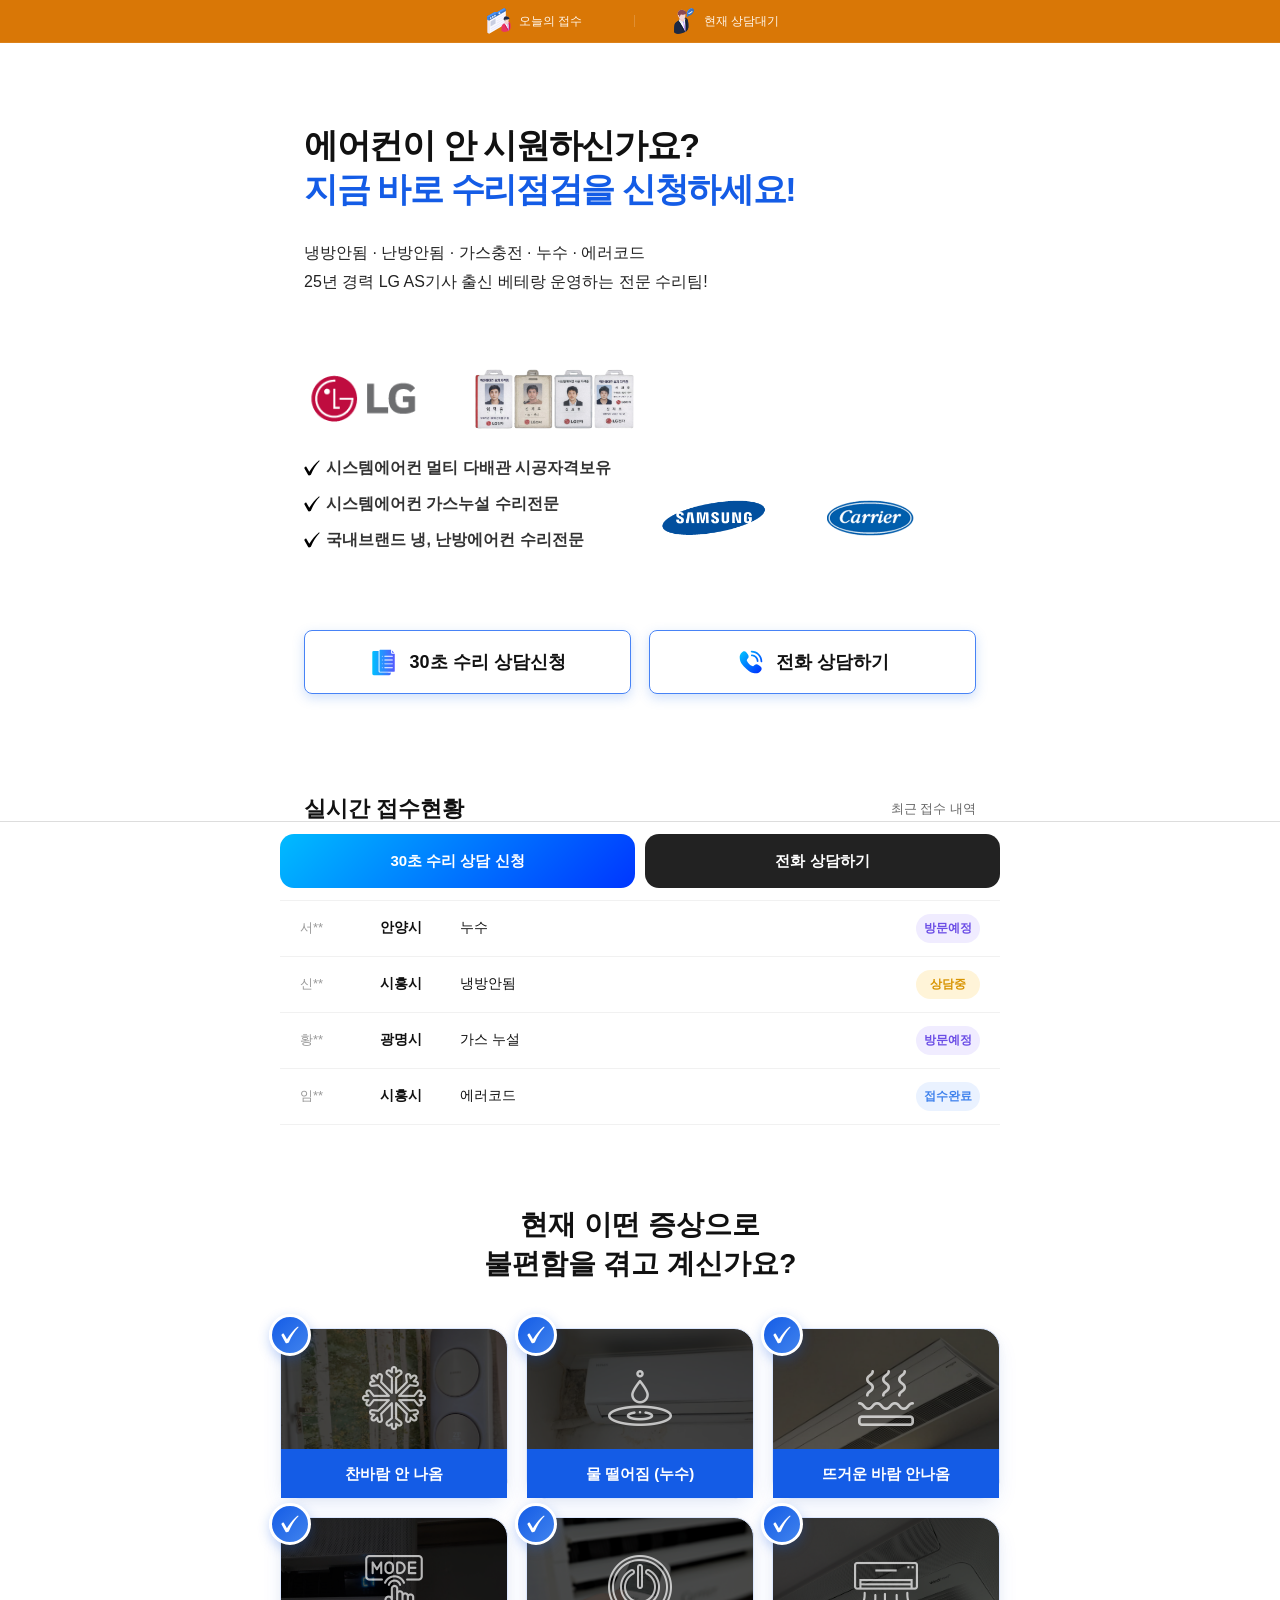
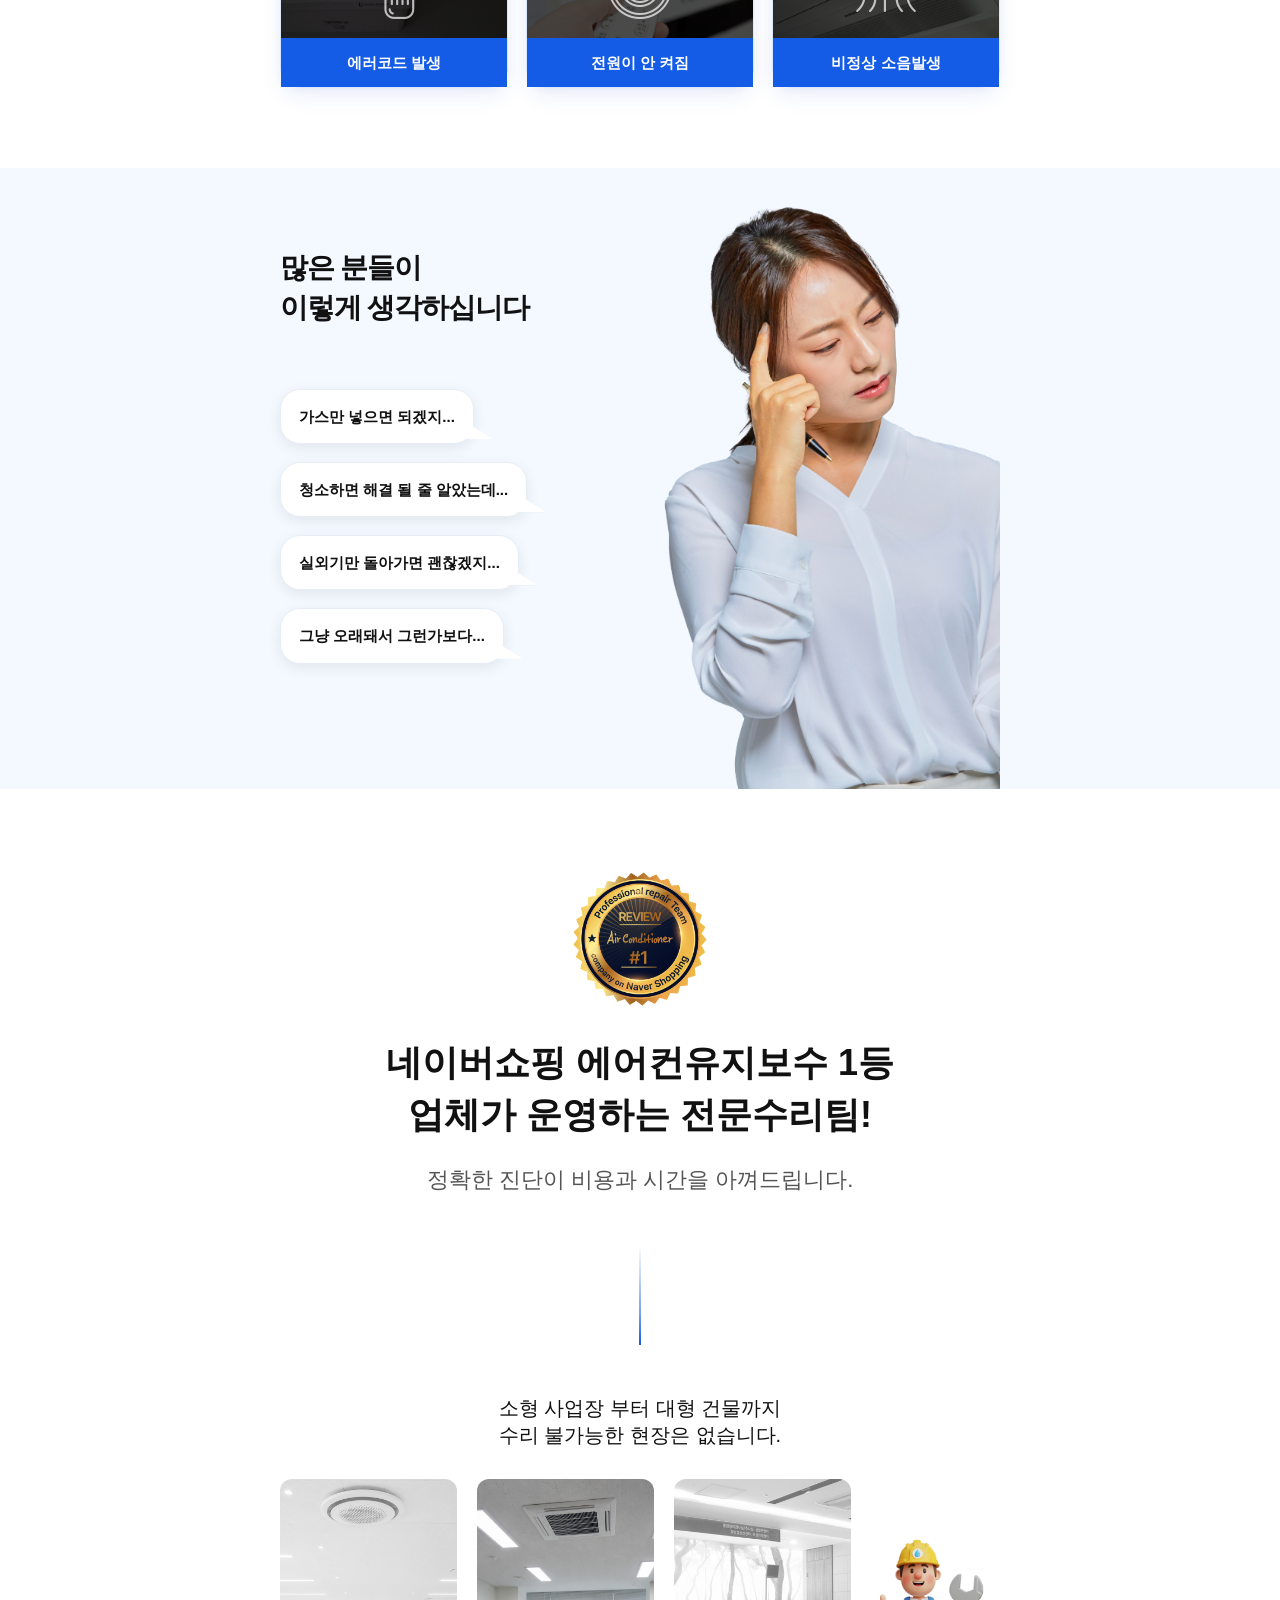
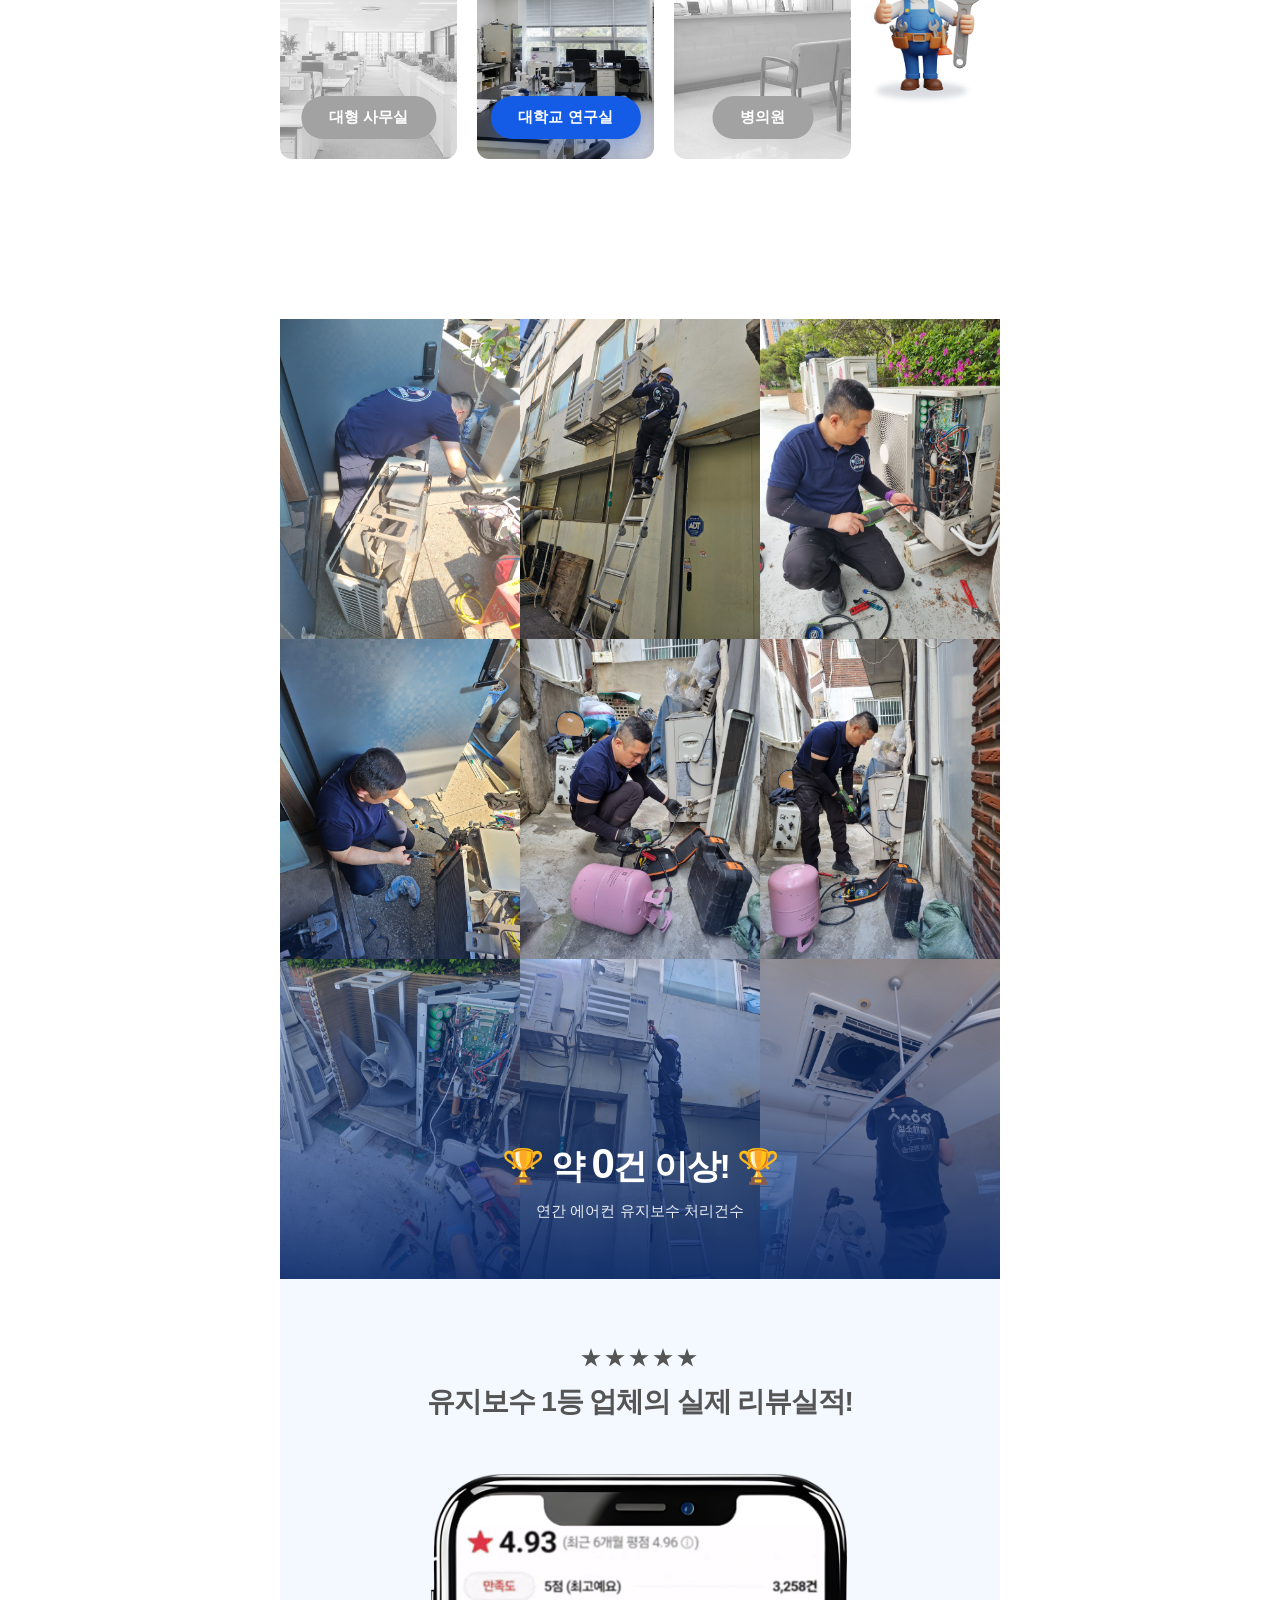
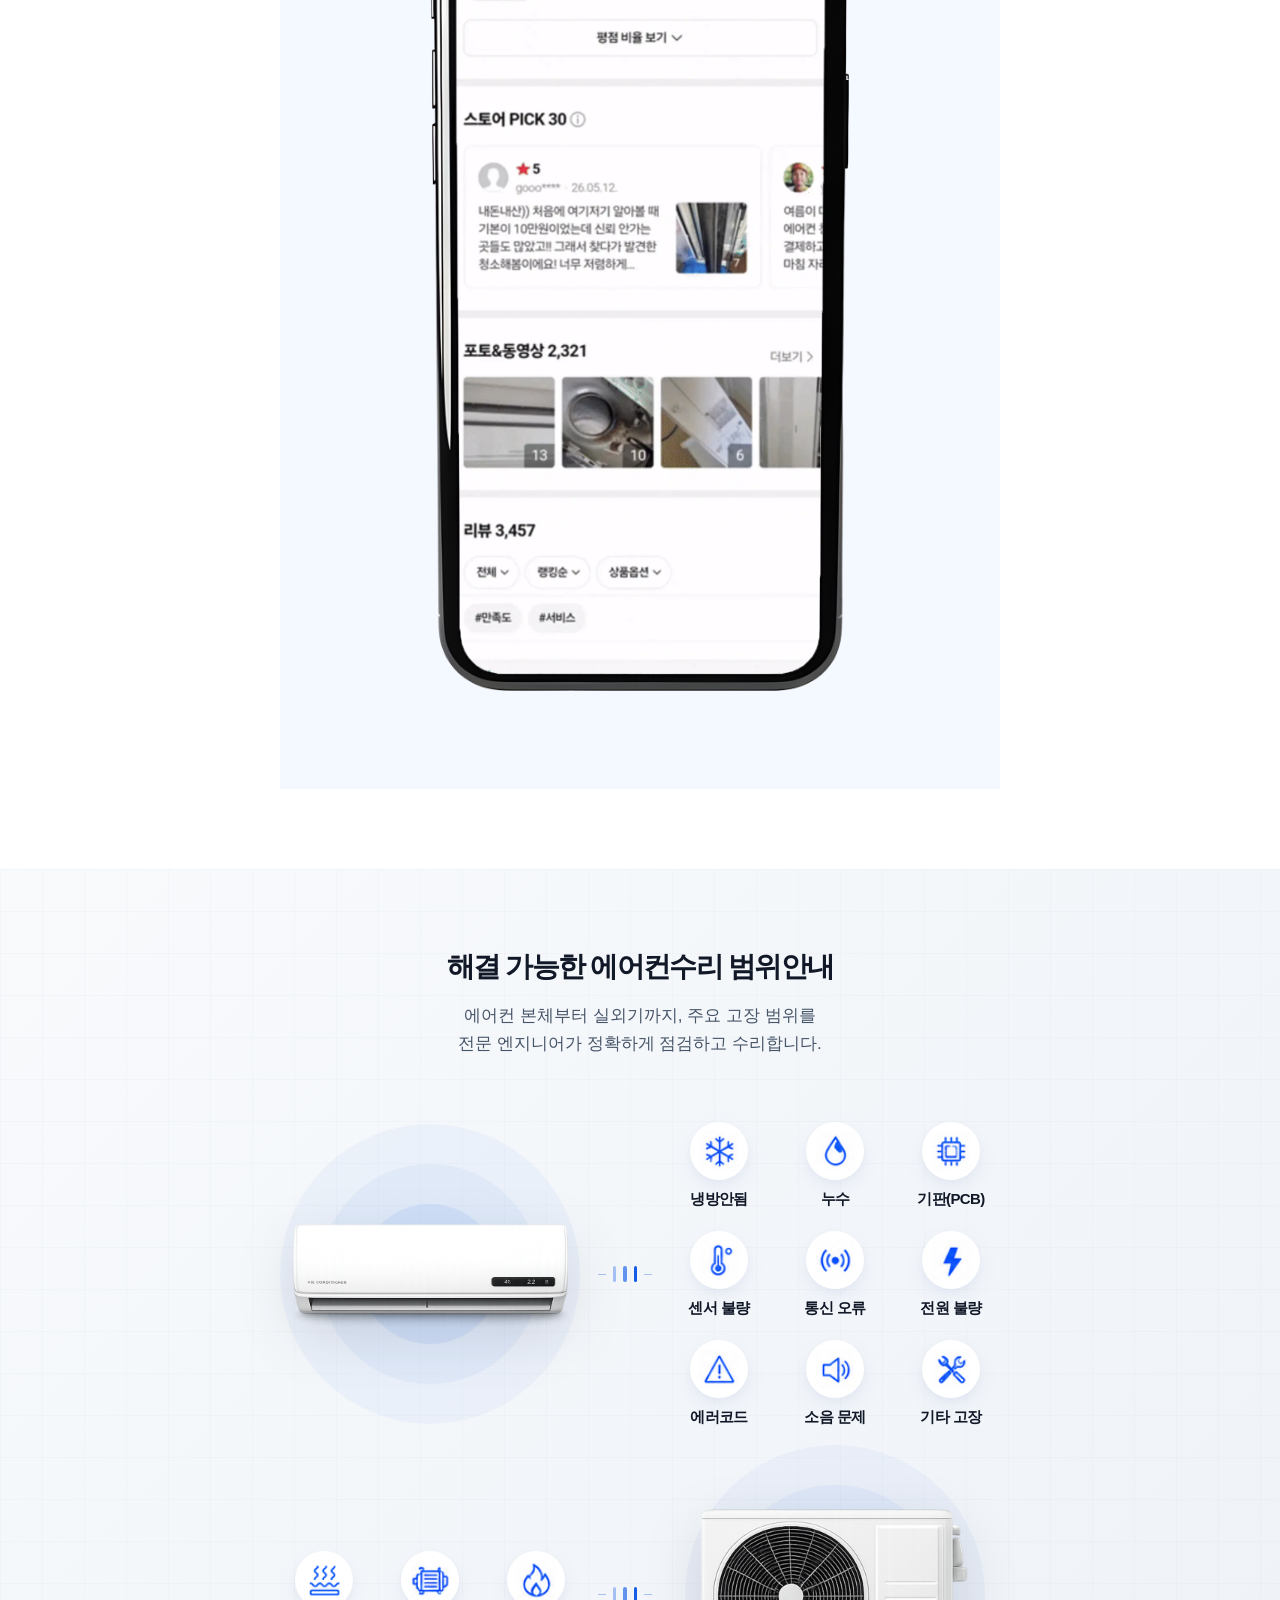
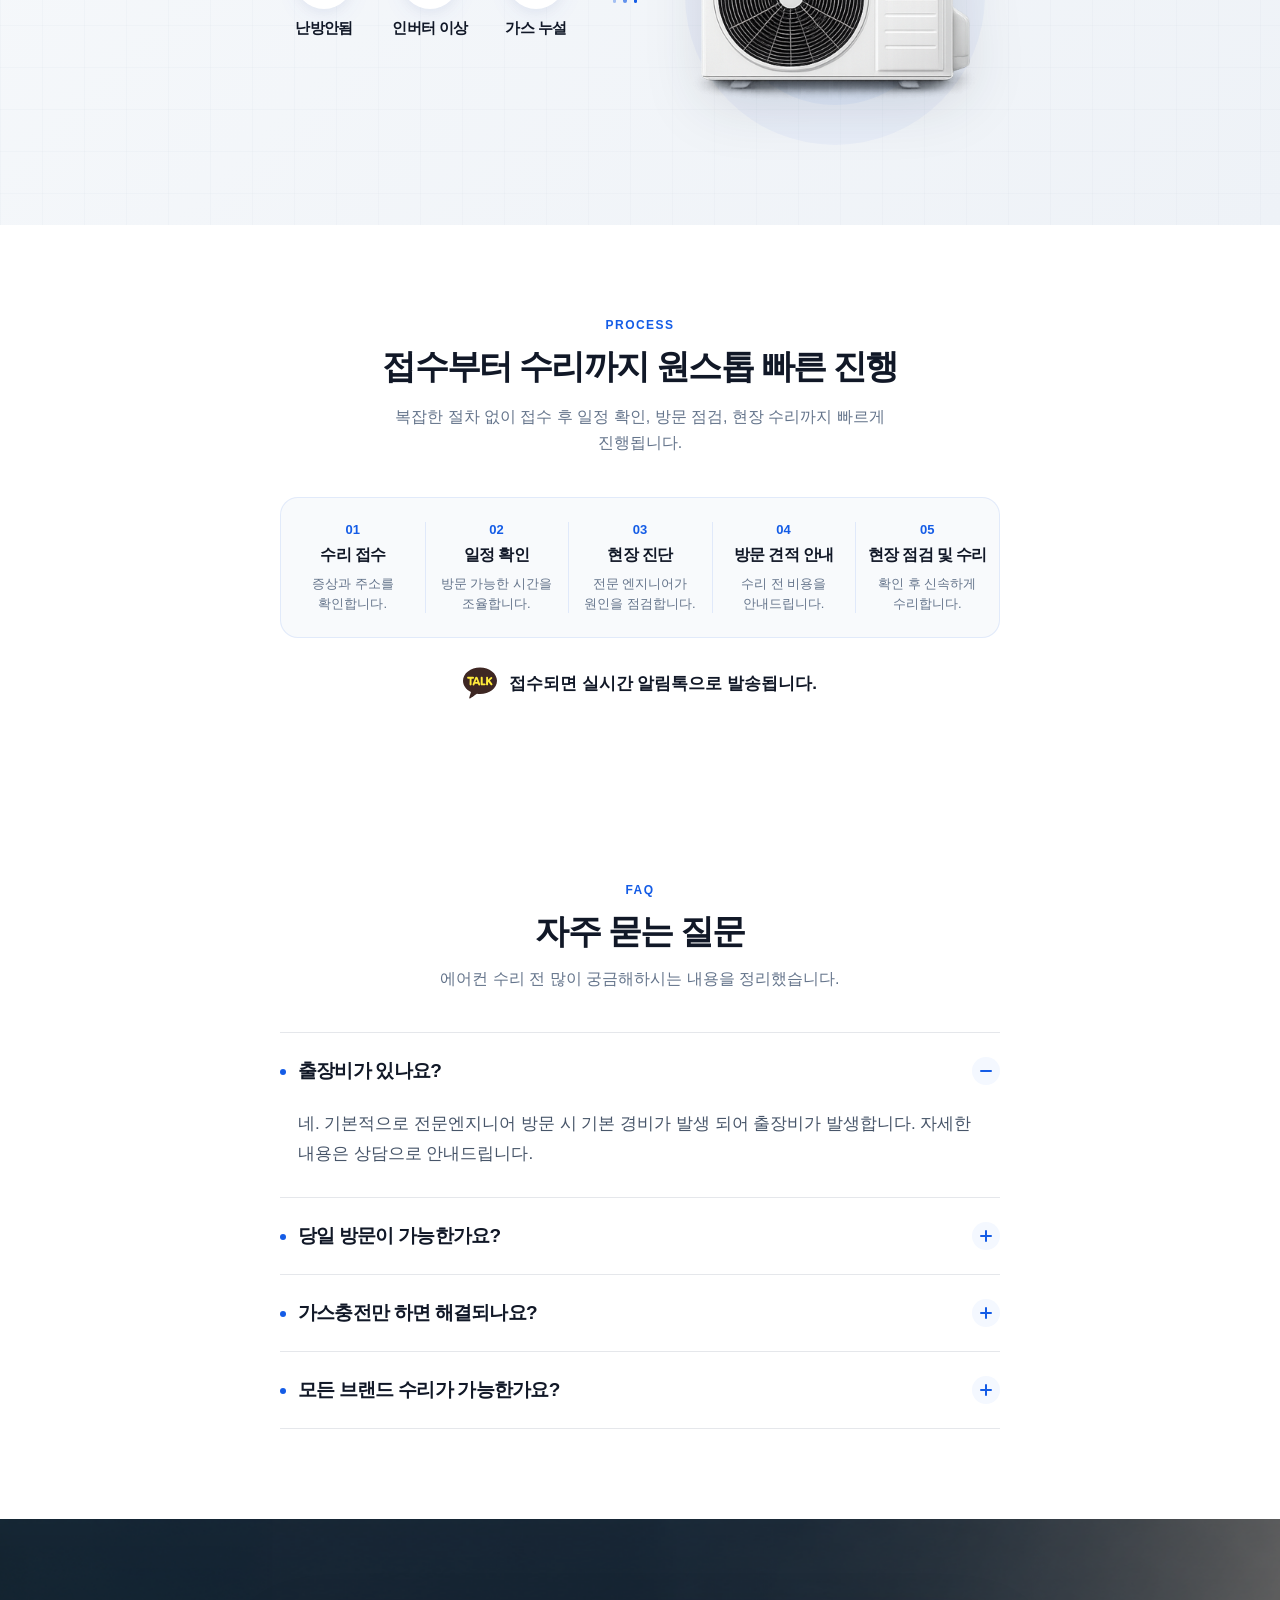
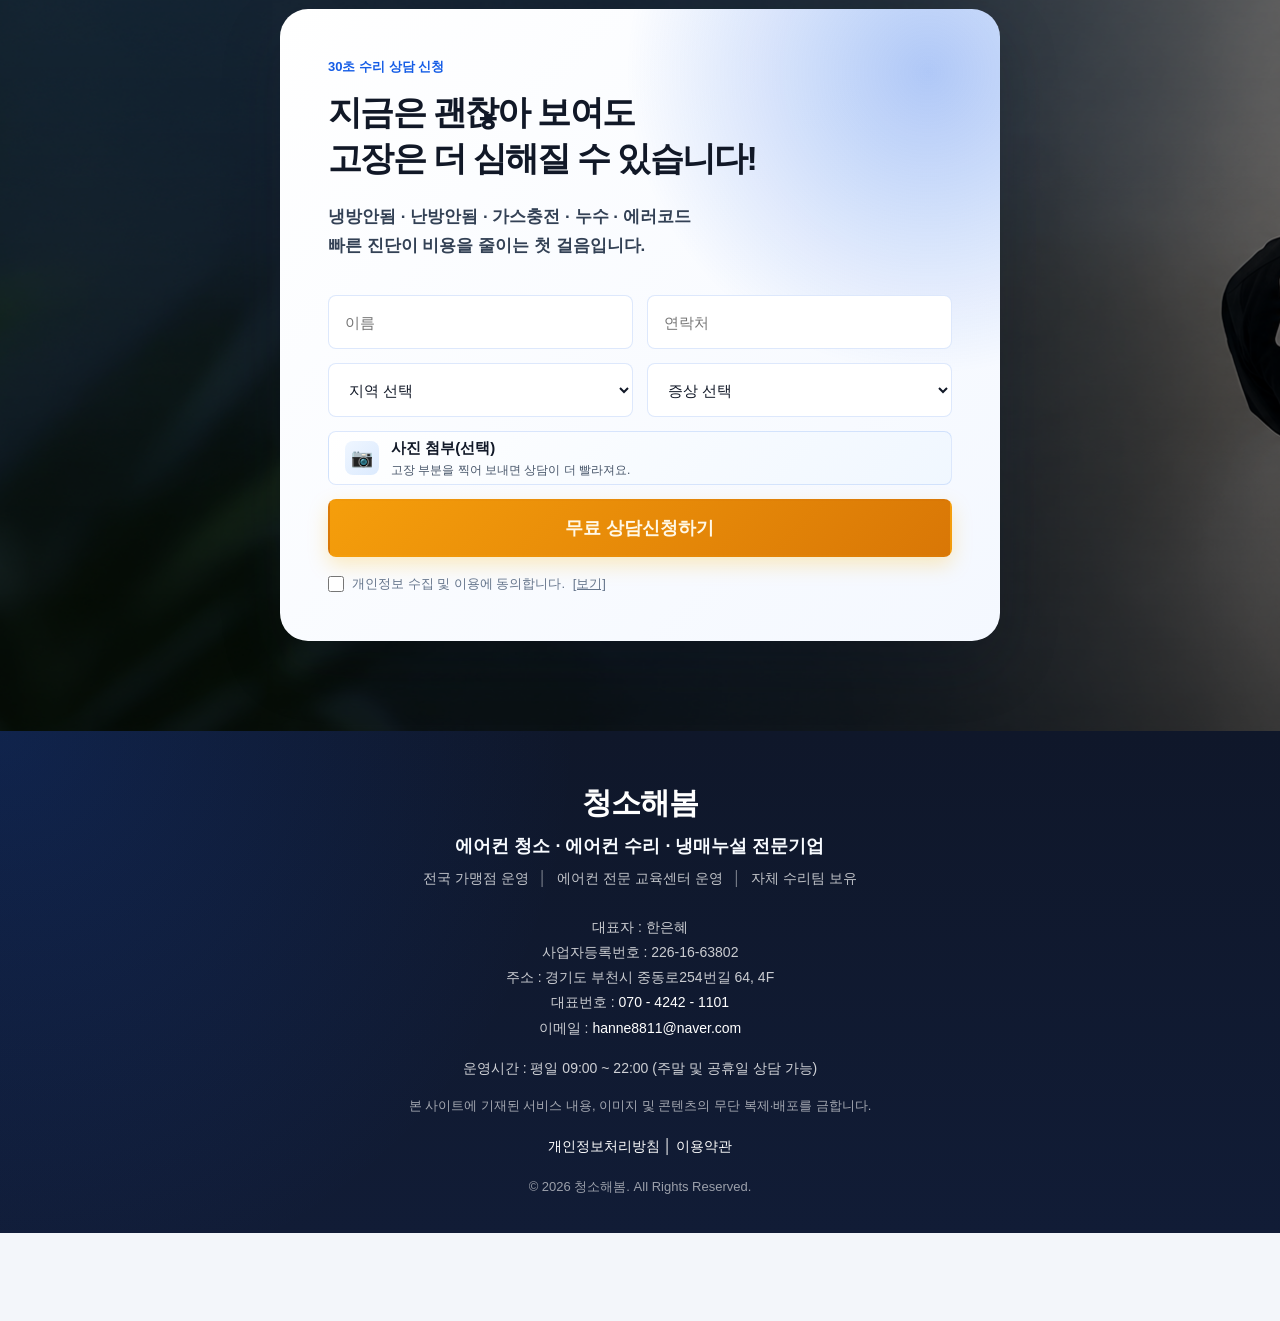
==== commit 59626ac9: "ing.." ====
--- a/index.html
+++ b/index.html
@@ -759,10 +759,41 @@
             </div>
         </div>
 
-        <a href="tel:07042421101" class="acrepair-floating-call">
-            <img src="./images/telephone.svg" alt="">
-        </a>
-    </div>
+        <a href="tel:07042421101" class="acrepair-floating-call">
+            <img src="./images/telephone.svg" alt="">
+        </a>
+
+        <footer class="acrepair-footer">
+            <div class="acrepair-container acrepair-footer-inner">
+                <h2 class="acrepair-footer-brand">청소해봄</h2>
+                <p class="acrepair-footer-tagline">에어컨 청소 · 에어컨 수리 · 냉매누설 전문기업</p>
+                <p class="acrepair-footer-highlights">
+                    <span class="acrepair-footer-highlight-item">전국 가맹점 운영</span>
+                    <span class="acrepair-footer-highlight-sep" aria-hidden="true">│</span>
+                    <span class="acrepair-footer-highlight-item">에어컨 전문 교육센터 운영</span>
+                    <span class="acrepair-footer-highlight-sep" aria-hidden="true">│</span>
+                    <span class="acrepair-footer-highlight-item">자체 수리팀 보유</span>
+                </p>
+
+                <div class="acrepair-footer-info">
+                    <p>대표자 : 한은혜</p>
+                    <p>사업자등록번호 : 226-16-63802</p>
+                    <p>주소 : 경기도 부천시 중동로254번길 64, 4F</p>
+                    <p>대표번호 : <a href="tel:07042421101">070 - 4242 - 1101</a></p>
+                    <p>이메일 : <a href="mailto:hanne8811@naver.com">hanne8811@naver.com</a></p>
+                </div>
+
+                <p class="acrepair-footer-hours">운영시간 : 평일 09:00 ~ 22:00 (주말 및 공휴일 상담 가능)</p>
+                <p class="acrepair-footer-notice">본 사이트에 기재된 서비스 내용, 이미지 및 콘텐츠의 무단 복제·배포를 금합니다.</p>
+
+                <div class="acrepair-footer-links" aria-label="푸터 링크">
+                    <a href="privacy.html" target="_blank" rel="noopener noreferrer">개인정보처리방침 │ 이용약관</a>
+                </div>
+
+                <p class="acrepair-footer-copyright">© <span id="footer-year"></span> 청소해봄. All Rights Reserved.</p>
+            </div>
+        </footer>
+    </div>
 
 </body>
 
--- a/styles.css
+++ b/styles.css
@@ -2366,14 +2366,150 @@
     }
 }
 
-@keyframes phoneFloat {
-
-    0%,
-    100% {
-        transform: translateY(0);
-    }
-
-    50% {
-        transform: translateY(-5px);
-    }
-}
+@keyframes phoneFloat {
+
+    0%,
+    100% {
+        transform: translateY(0);
+    }
+
+    50% {
+        transform: translateY(-5px);
+    }
+}
+
+/* 13 푸터 */
+.acrepair-footer {
+    background:
+        radial-gradient(circle at top left, rgba(20, 92, 230, 0.18), transparent 42%),
+        linear-gradient(180deg, #0f172a 0%, #111c36 100%);
+    color: rgba(255, 255, 255, 0.86);
+    padding: 52px 24px 36px;
+}
+
+.acrepair-footer-inner {
+    text-align: center;
+}
+
+.acrepair-footer-brand {
+    font-size: 30px;
+    font-weight: 800;
+    letter-spacing: -0.03em;
+    color: #ffffff;
+}
+
+.acrepair-footer-tagline {
+    margin-top: 10px;
+    font-size: 18px;
+    font-weight: 700;
+    color: #f8fbff;
+}
+
+.acrepair-footer-highlights {
+    margin-top: 10px;
+    font-size: 14px;
+    line-height: 1.45;
+    color: rgba(255, 255, 255, 0.74);
+}
+
+.acrepair-footer-highlight-item {
+    display: inline;
+}
+
+.acrepair-footer-highlight-sep {
+    margin: 0 6px;
+    color: rgba(255, 255, 255, 0.5);
+}
+
+.acrepair-footer-info {
+    margin-top: 28px;
+    display: grid;
+    gap: 5px;
+    font-size: 14px;
+    line-height: 1.45;
+    color: rgba(255, 255, 255, 0.78);
+}
+
+.acrepair-footer-info a {
+    color: #ffffff;
+    text-decoration: none;
+}
+
+.acrepair-footer-info a:hover {
+    text-decoration: underline;
+}
+
+.acrepair-footer-hours {
+    margin-top: 20px;
+    font-size: 14px;
+    line-height: 1.45;
+    color: rgba(255, 255, 255, 0.8);
+}
+
+.acrepair-footer-notice {
+    margin-top: 18px;
+    font-size: 13px;
+    line-height: 1.5;
+    color: rgba(255, 255, 255, 0.62);
+}
+
+.acrepair-footer-links {
+    margin-top: 22px;
+    display: inline-flex;
+    align-items: center;
+    gap: 12px;
+    flex-wrap: wrap;
+    justify-content: center;
+    font-size: 14px;
+}
+
+.acrepair-footer-links a {
+    color: #ffffff;
+    text-decoration: none;
+    transition: opacity 0.2s ease;
+}
+
+.acrepair-footer-links a:hover {
+    opacity: 0.72;
+}
+
+.acrepair-footer-copyright {
+    margin-top: 22px;
+    font-size: 13px;
+    line-height: 1.45;
+    color: rgba(255, 255, 255, 0.58);
+}
+
+@media (max-width: 768px) {
+    .acrepair-footer {
+        padding: 44px 18px 30px;
+    }
+
+    .acrepair-footer-brand {
+        font-size: 26px;
+    }
+
+    .acrepair-footer-tagline {
+        font-size: 16px;
+    }
+
+    .acrepair-footer-highlights {
+        display: flex;
+        flex-wrap: wrap;
+        justify-content: center;
+        gap: 4px 0;
+    }
+
+    .acrepair-footer-highlight-item,
+    .acrepair-footer-highlight-sep {
+        white-space: nowrap;
+    }
+
+    .acrepair-footer-info {
+        gap: 6px;
+    }
+
+    .acrepair-footer-links {
+        gap: 8px;
+    }
+}
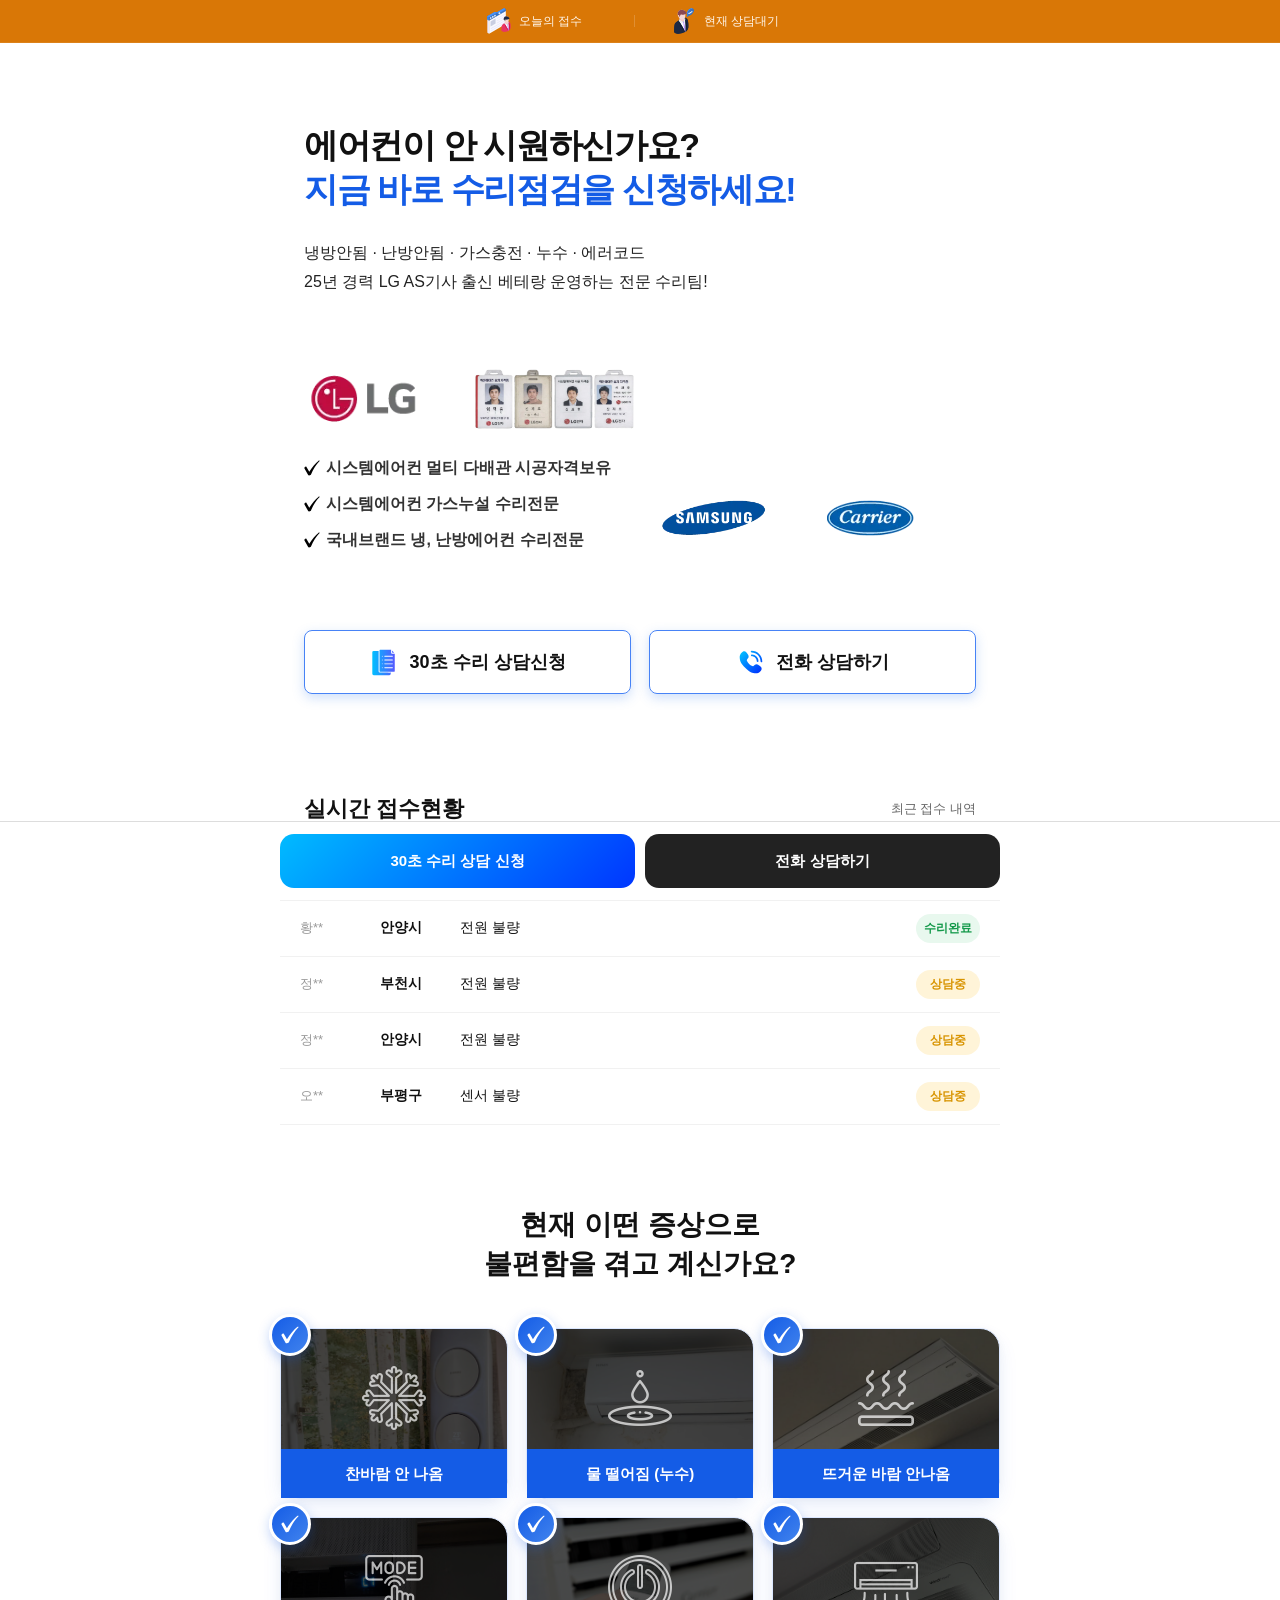
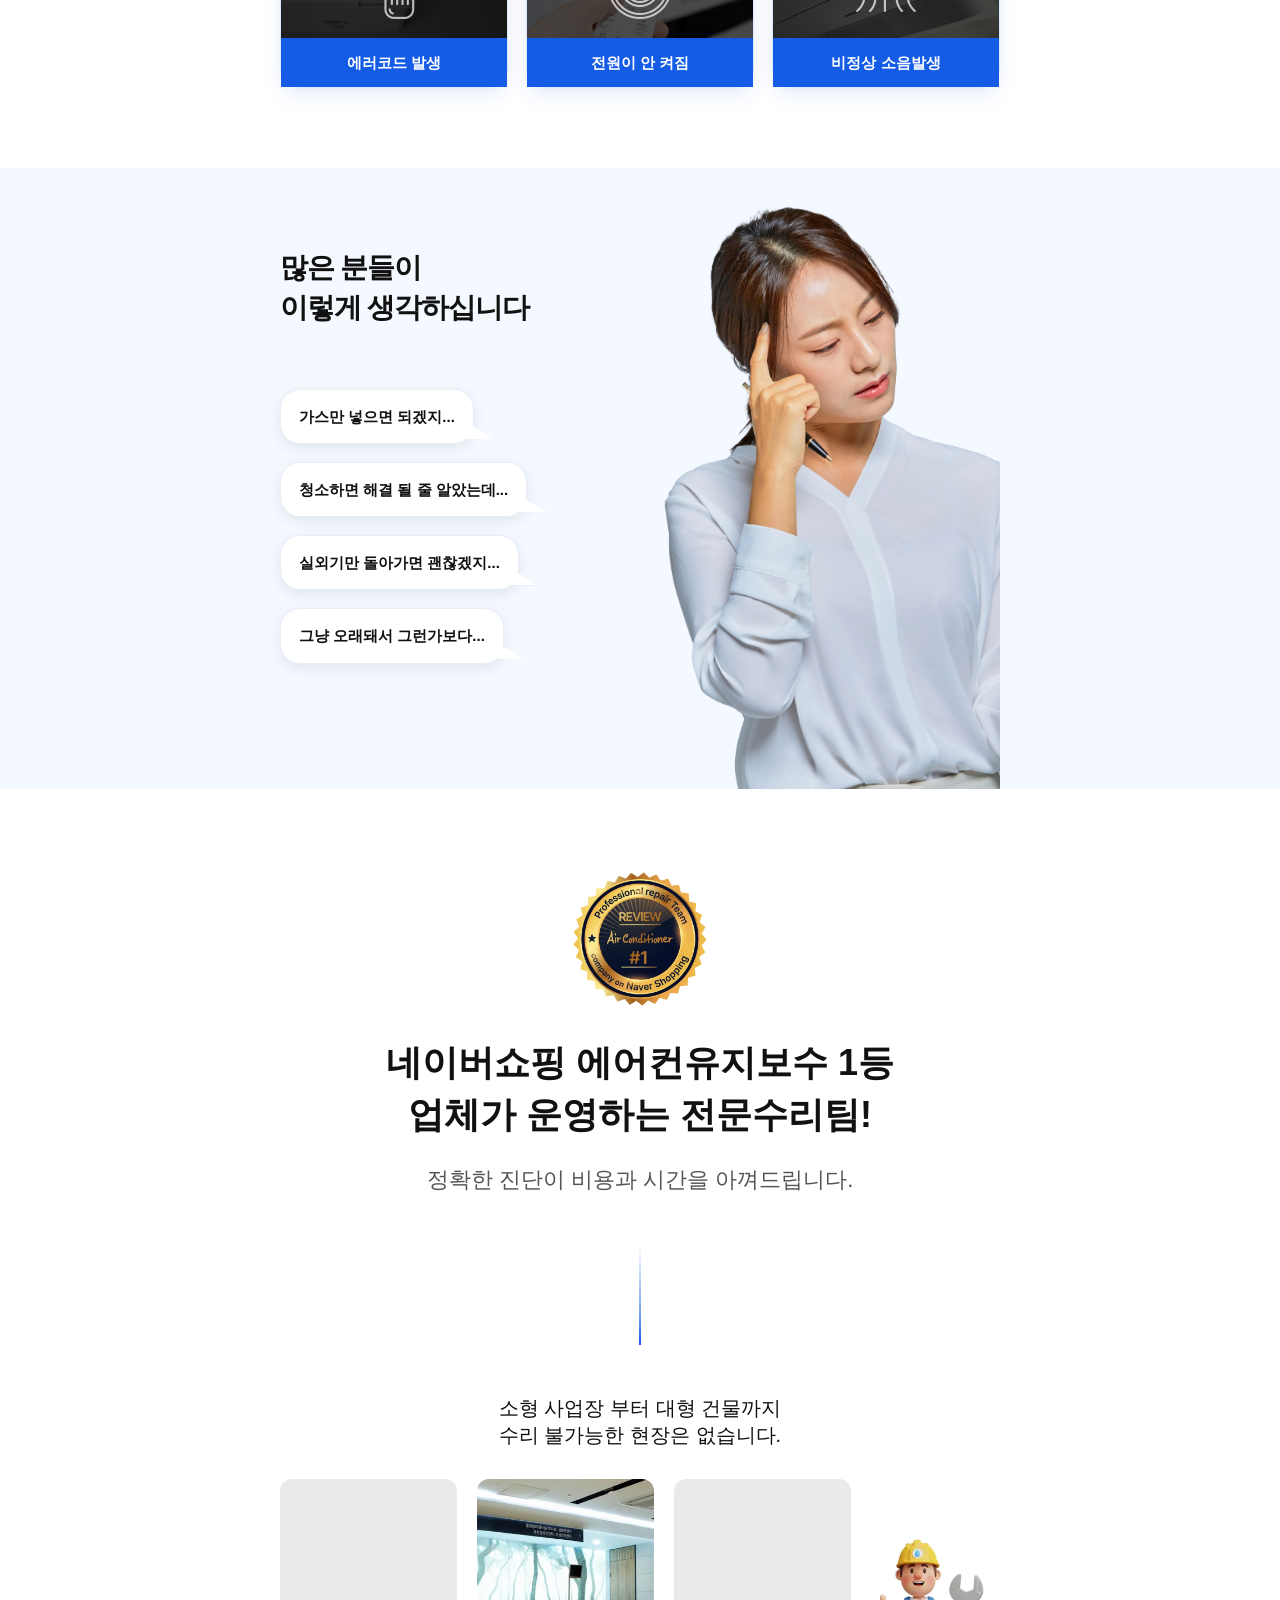
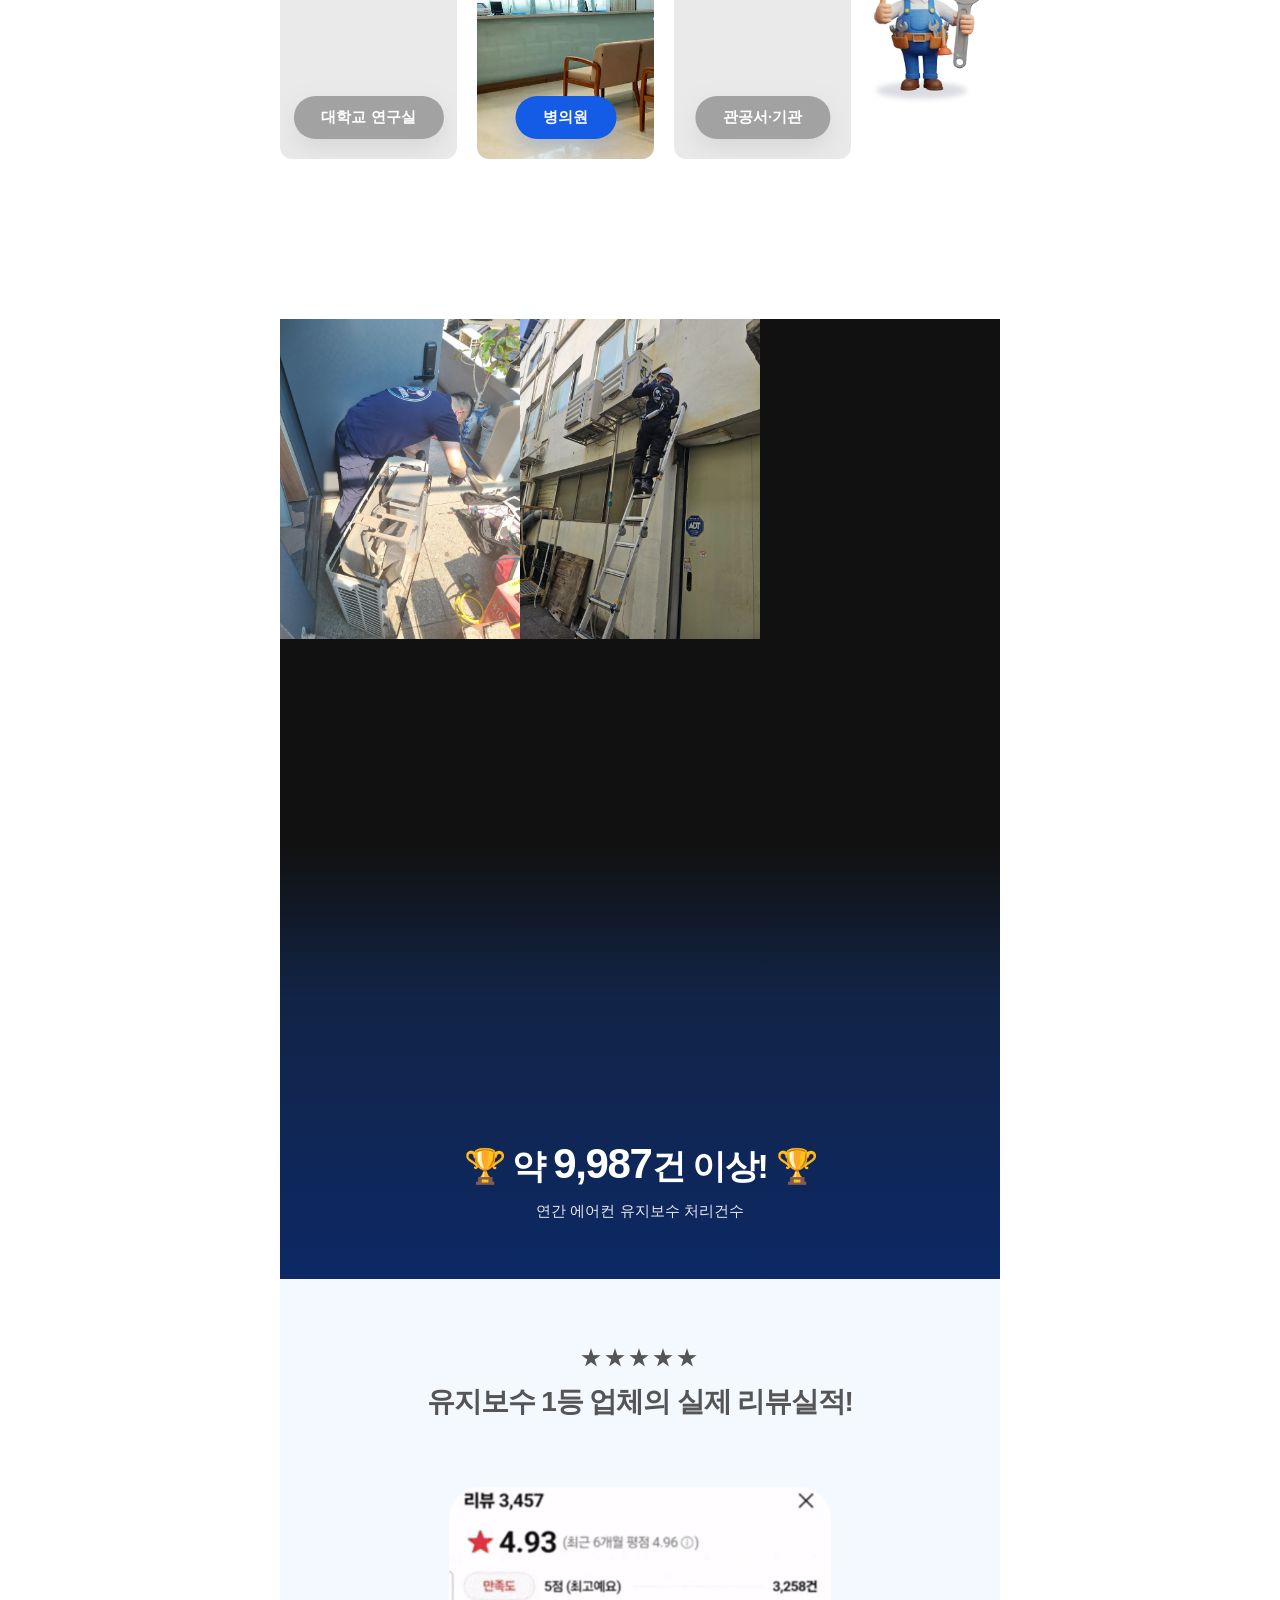
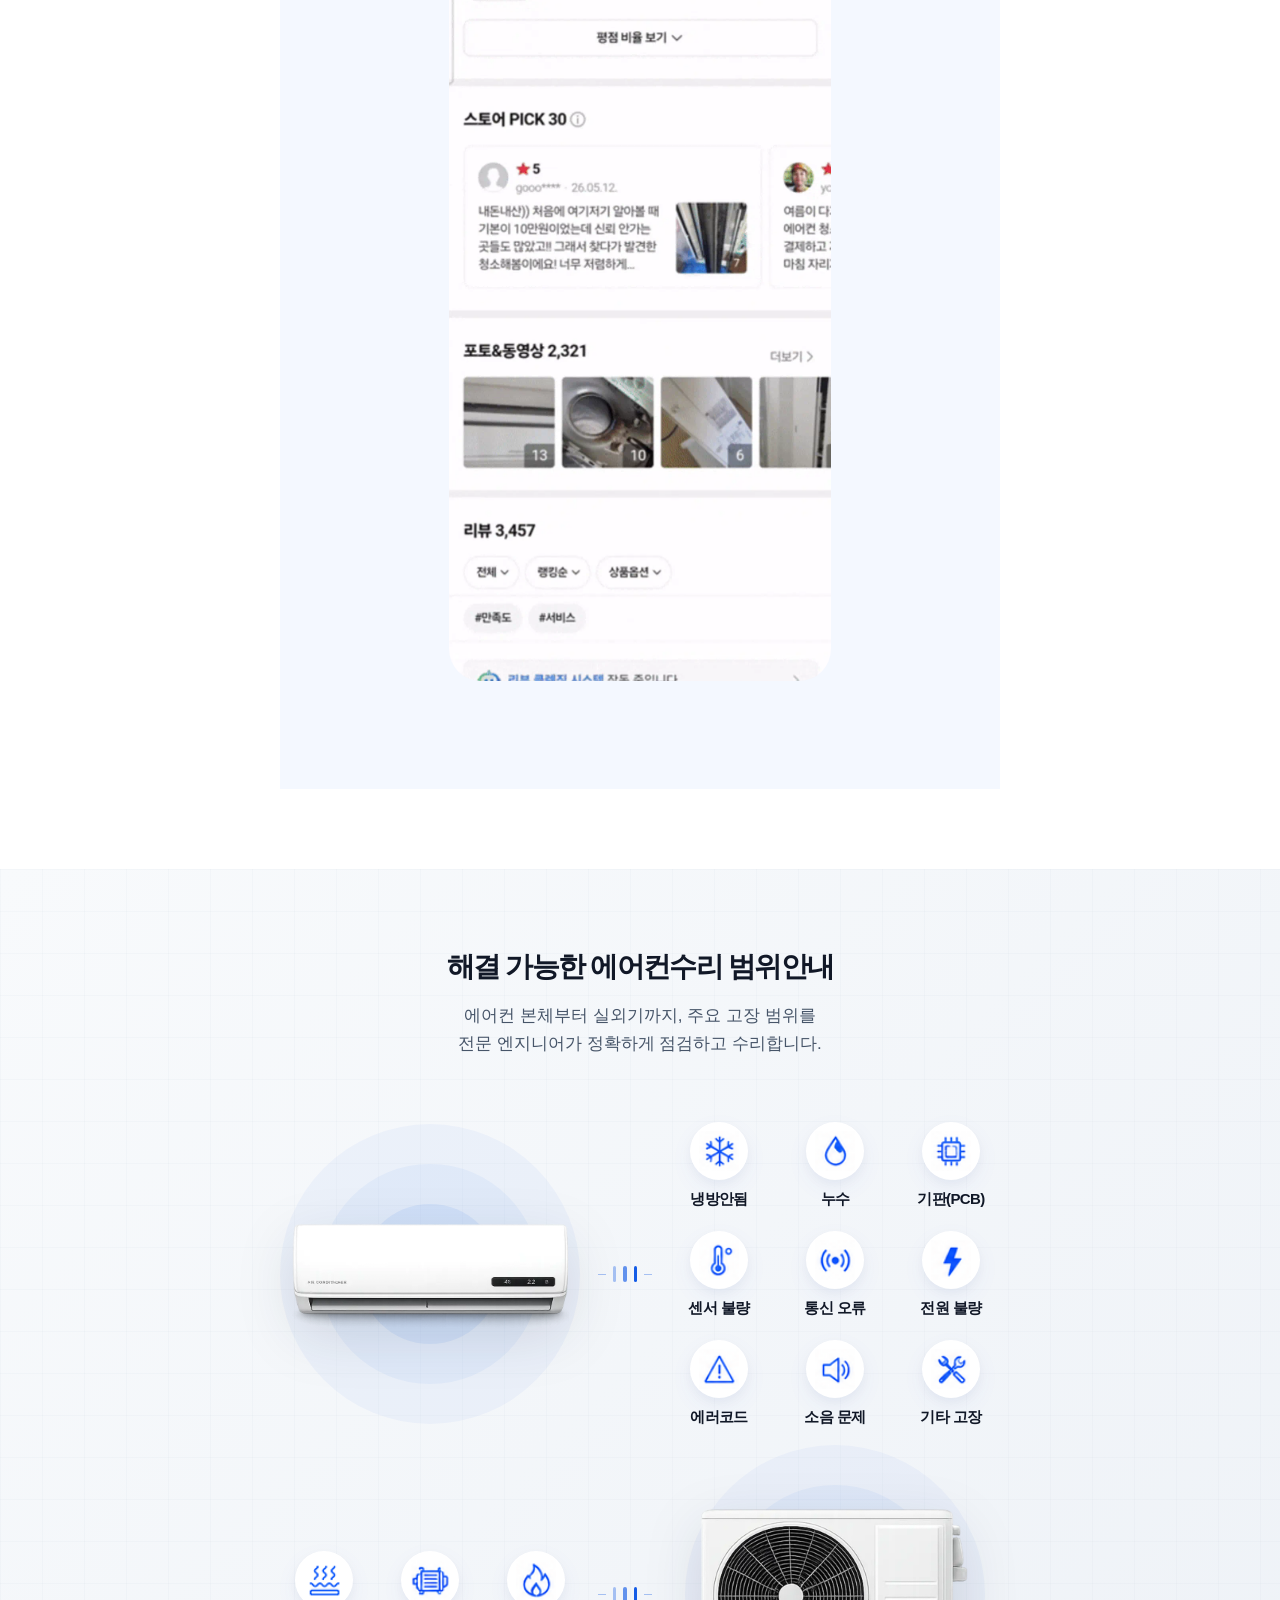
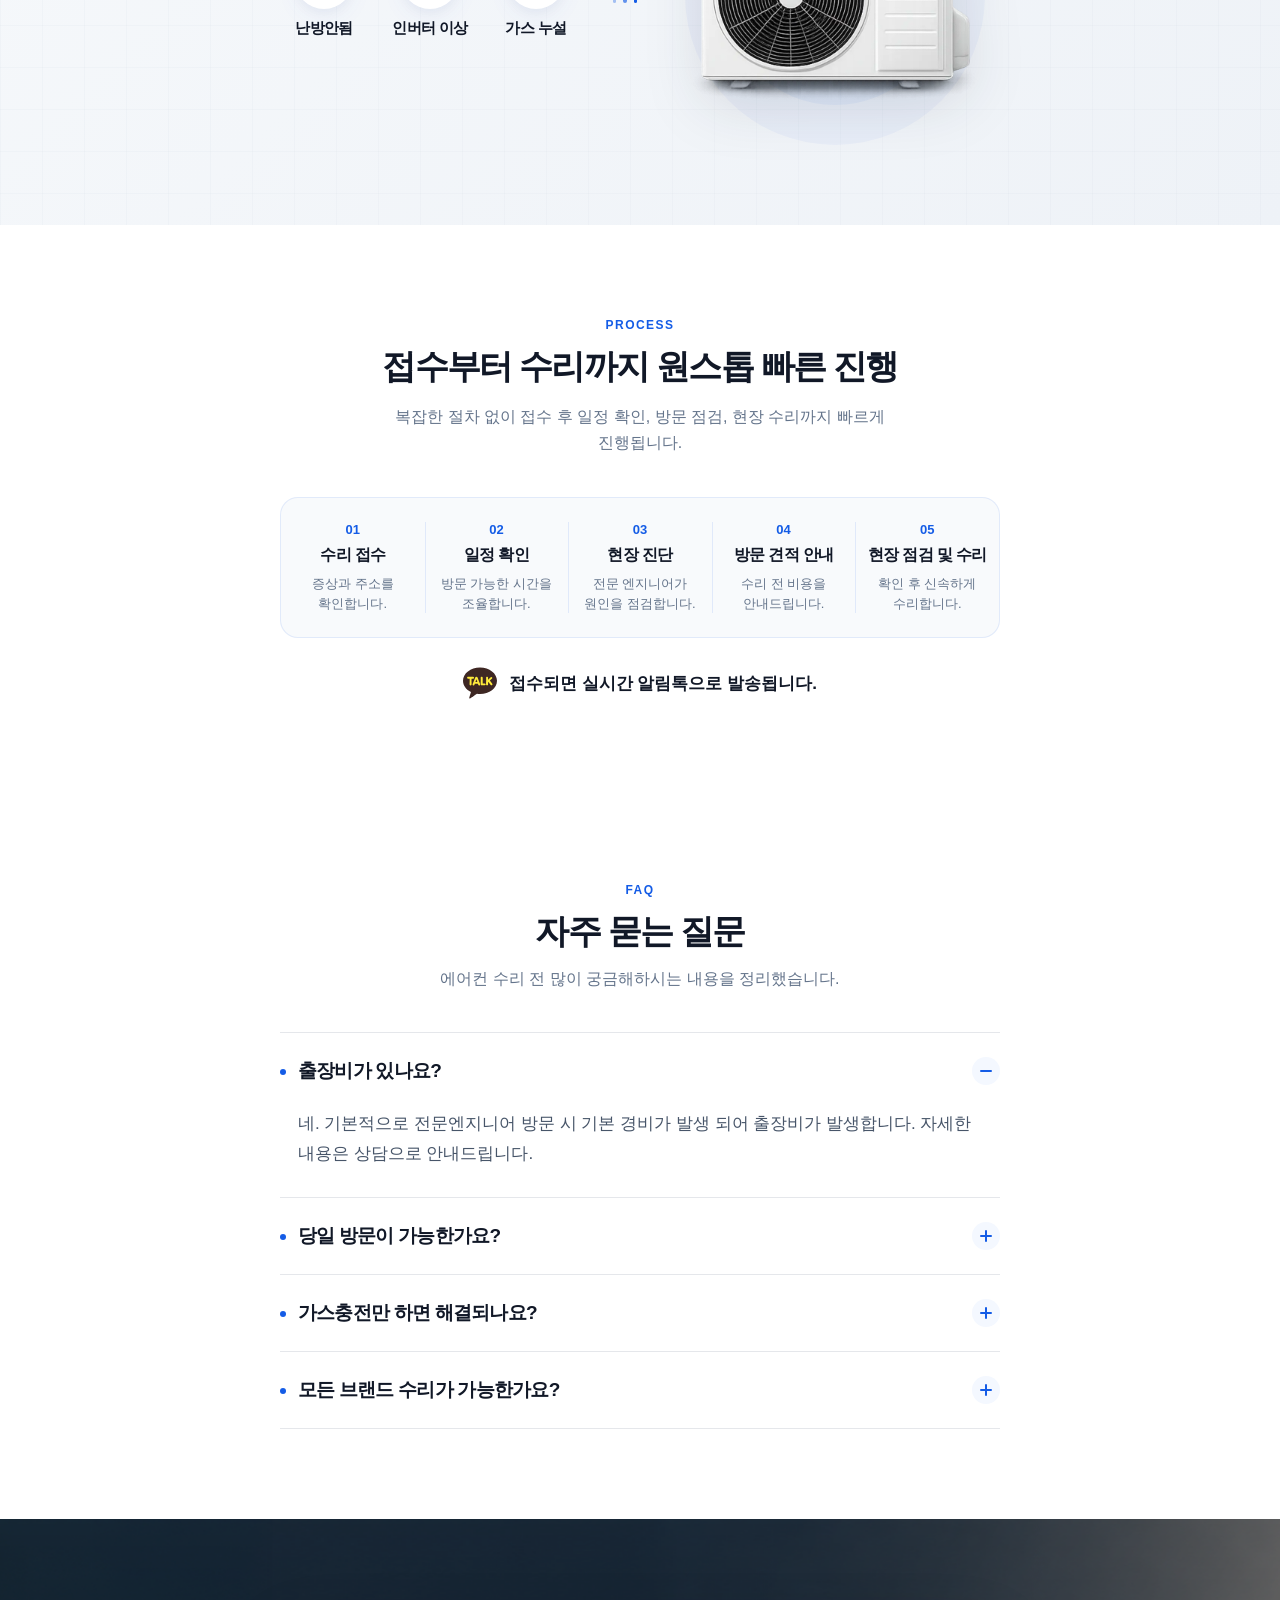
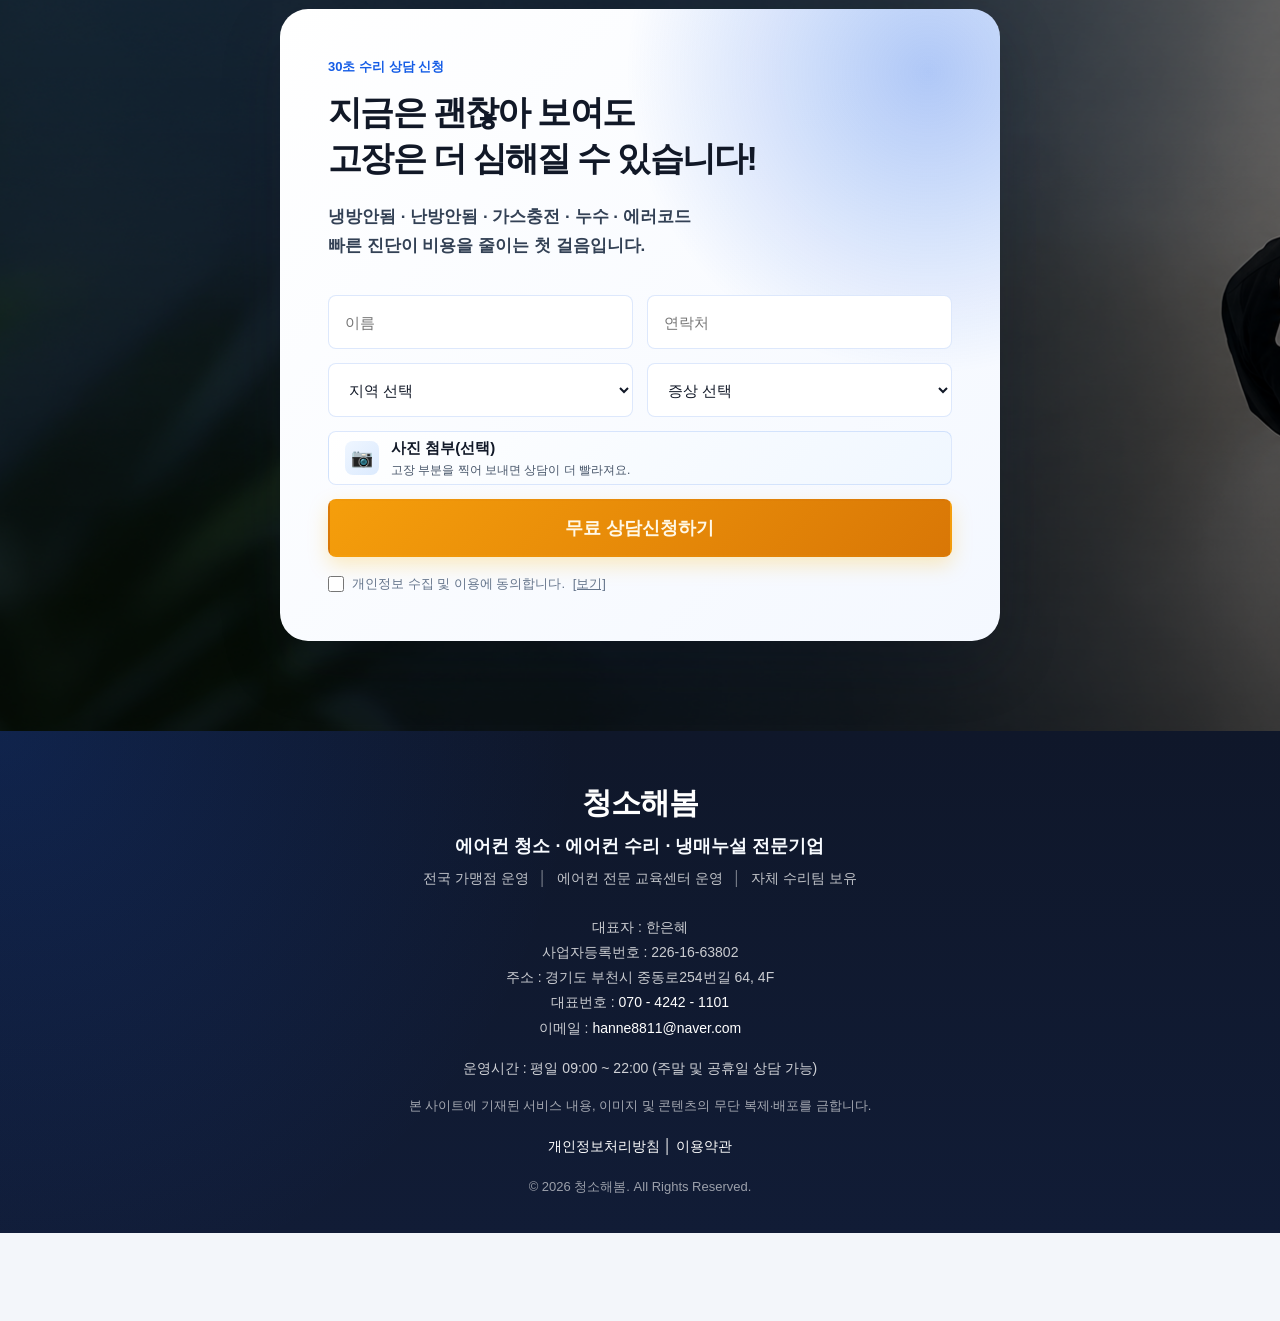
==== commit 3523208f: "렌더링 최적화" ====
--- a/index.html
+++ b/index.html
@@ -18,6 +18,8 @@
     <meta name="robots" content="index,follow">
 
     <link rel="canonical" href="https://www.haebompartners.co.kr/">
+    <link rel="preconnect" href="https://cdn.jsdelivr.net" crossorigin>
+    <link rel="preconnect" href="https://unpkg.com" crossorigin>
 
     <!-- Open Graph -->
     <meta property="og:type" content="website">
@@ -39,7 +41,6 @@
     <meta name="theme-color" content="#145ce6">
     <meta name="format-detection" content="telephone=yes">
 
-    <script src="https://cdn.jsdelivr.net/npm/swiper@11/swiper-bundle.min.js"></script>
 </head>
 
 <body>
@@ -52,7 +53,7 @@
 
                 <div class="acrepair-status-item">
                     <i>
-                        <img src="./images/profile-user.svg" alt="">
+                        <img src="./images/profile-user.svg" alt="" loading="lazy" decoding="async">
                     </i>
                     <span>오늘의 접수</span>
                     <strong id="today-inquiry-count"></strong>
@@ -62,7 +63,7 @@
 
                 <div class="acrepair-status-item">
                     <i>
-                        <img src="./images/chatting.svg" alt="">
+                        <img src="./images/chatting.svg" alt="" loading="lazy" decoding="async">
                     </i>
                     <span>현재 상담대기</span>
                     <strong id="waiting-counsel-count"></strong>
@@ -94,10 +95,10 @@
 
                         <div class="acrepair-brand-list">
 
-                            <img src="./images/logo-lg.png" alt="LG">
-
-
-                            <img src="./images/Certificate-photo.png" alt="자격증">
+                            <img src="./images/logo-lg.webp" alt="LG" loading="eager" decoding="async" fetchpriority="high" width="92" height="44">
+
+
+                            <img src="./images/Certificate-photo.webp" alt="자격증" loading="eager" decoding="async" fetchpriority="high" width="110" height="62">
 
                         </div>
 
@@ -118,9 +119,9 @@
                                 </li>
                             </ul>
 
-                            <img src="./images/logo-samsung.png" alt="삼성">
-
-                            <img src="./images/logo-carrier.png" alt="캐리어">
+                            <img src="./images/logo-samsung.webp" alt="삼성" loading="eager" decoding="async" fetchpriority="high" width="92" height="44">
+
+                            <img src="./images/logo-carrier.webp" alt="캐리어" loading="eager" decoding="async" fetchpriority="high" width="92" height="44">
 
                         </div>
 
@@ -128,14 +129,14 @@
 
                             <a href="javascript:void(0);" class="acrepair-btn-primary js-scroll-consult">
 
-                                <img src="./images/account-follow.svg" alt="">
+                                <img src="./images/account-follow.svg" alt="" loading="eager" decoding="async" fetchpriority="high">
                                 <span>30초 수리 상담신청</span>
 
                             </a>
 
                             <a href="tel:07042421101" class="acrepair-btn-secondary">
 
-                                <img src="./images/telephone.svg" alt="">
+                                <img src="./images/telephone.svg" alt="" loading="eager" decoding="async" fetchpriority="high">
                                 <span>전화 상담하기</span>
 
                             </a>
@@ -189,7 +190,7 @@
                             <img src="./images/icon-checkmark.svg" alt="">
                         </div>
                         <div class="acrepair-symptom-icon">
-                            <img src="./images/icon-air-conditioner-5557951.png" alt="">
+                            <img src="./images/icon-air-conditioner-5557951.png" alt="" loading="lazy" decoding="async">
                         </div>
 
                         <div class="acrepair-symptom-title">
@@ -203,7 +204,7 @@
                         </div>
 
                         <div class="acrepair-symptom-icon">
-                            <img src="./images/icon-water-drop-3614590.png" alt="">
+                            <img src="./images/icon-water-drop-3614590.png" alt="" loading="lazy" decoding="async">
                         </div>
 
                         <div class="acrepair-symptom-title">
@@ -217,7 +218,7 @@
                         </div>
 
                         <div class="acrepair-symptom-icon">
-                            <img src="./images/heat-wave-1275973.png" alt="">
+                            <img src="./images/heat-wave-1275973.png" alt="" loading="lazy" decoding="async">
                         </div>
 
                         <div class="acrepair-symptom-title">
@@ -231,7 +232,7 @@
                         </div>
 
                         <div class="acrepair-symptom-icon">
-                            <img src="./images/icon-mode-3653239.png" alt="">
+                            <img src="./images/icon-mode-3653239.png" alt="" loading="lazy" decoding="async">
                         </div>
 
                         <div class="acrepair-symptom-title">
@@ -245,7 +246,7 @@
                         </div>
 
                         <div class="acrepair-symptom-icon">
-                            <img src="./images/icon-power-button-11010367.png" alt="">
+                            <img src="./images/icon-power-button-11010367.png" alt="" loading="lazy" decoding="async">
                         </div>
 
                         <div class="acrepair-symptom-title">
@@ -259,7 +260,7 @@
                         </div>
 
                         <div class="acrepair-symptom-icon">
-                            <img src="./images/icon-air-conditioner-1275973.png" alt="">
+                            <img src="./images/icon-air-conditioner-1275973.png" alt="" loading="lazy" decoding="async">
                         </div>
 
                         <div class="acrepair-symptom-title">
@@ -288,7 +289,7 @@
                 <div class="acrepair-mistake-wrap">
 
                     <div class="acrepair-mistake-image">
-                        <img src="./images/Images-12538432.png" alt="">
+                        <img src="./images/Images-12538432.webp" alt="" loading="lazy" decoding="async">
                     </div>
 
                     <div class="acrepair-chat-wrap">
@@ -321,7 +322,7 @@
             <div class="acrepair-container">
 
                 <div class="acrepair-case-stamp" data-aos="zoom-in">
-                    <img src="./images/stemp-img.png" alt="">
+                    <img src="./images/stemp-img.webp" alt="" loading="lazy" decoding="async">
                 </div>
 
                 <div class="acrepair-case-header">
@@ -350,41 +351,41 @@
 
                                 <div class="swiper-slide">
                                     <div class="acrepair-case-card">
-                                        <img src="./images/case01.png" alt="">
+                                        <img src="./images/case01.webp" alt="" loading="lazy" decoding="async" width="260" height="180">
                                         <div class="acrepair-case-badge">대학교 연구실</div>
                                     </div>
                                 </div>
 
                                 <div class="swiper-slide">
                                     <div class="acrepair-case-card">
-                                        <img src="./images/case02.jpg" alt="">
+                                        <img src="./images/case02.webp" alt="" loading="lazy" decoding="async" width="260" height="180">
                                         <div class="acrepair-case-badge">병의원</div>
                                     </div>
                                 </div>
 
                                 <div class="swiper-slide">
                                     <div class="acrepair-case-card">
-                                        <img src="./images/case03.png" alt="">
+                                        <img src="./images/case03.webp" alt="" loading="lazy" decoding="async" width="260" height="180">
                                         <div class="acrepair-case-badge">관공서·기관</div>
                                     </div>
                                 </div>
                                 <div class="swiper-slide">
                                     <div class="acrepair-case-card">
-                                        <img src="./images/case04.jpg" alt="">
+                                        <img src="./images/case04.webp" alt="" loading="lazy" decoding="async" width="260" height="180">
                                         <div class="acrepair-case-badge">학원</div>
                                     </div>
                                 </div>
 
                                 <div class="swiper-slide">
                                     <div class="acrepair-case-card">
-                                        <img src="./images/case05.png" alt="">
+                                        <img src="./images/case05.webp" alt="" loading="lazy" decoding="async" width="260" height="180">
                                         <div class="acrepair-case-badge">음식점</div>
                                     </div>
                                 </div>
 
                                 <div class="swiper-slide">
                                     <div class="acrepair-case-card">
-                                        <img src="./images/case06.png" alt="">
+                                        <img src="./images/case06.webp" alt="" loading="lazy" decoding="async" width="260" height="180">
                                         <div class="acrepair-case-badge">대형 사무실</div>
                                     </div>
                                 </div>
@@ -395,7 +396,7 @@
                     </div>
 
                     <div class="acrepair-case-right">
-                        <img src="./images/case-side.png" alt="">
+                        <img src="./images/case-side.webp" alt="" loading="lazy" decoding="async">
                     </div>
 
                 </div>
@@ -409,15 +410,15 @@
         <section class="acrepair-review-section">
             <div class="acrepair-review-visual">
                 <div class="review-grid">
-                    <img src="./images/review09.jpg" alt="">
-                    <img src="./images/review02.jpg" alt="">
-                    <img src="./images/review03.jpg" alt="">
-                    <img src="./images/review04.jpg" alt="">
-                    <img src="./images/review05.jpg" alt="">
-                    <img src="./images/review06.jpg" alt="">
-                    <img src="./images/review10.jpg" alt="">
-                    <img src="./images/review12.jpg" alt="">
-                    <img src="./images/review01.jpg" alt="">
+                    <img src="./images/review09.webp" alt="" loading="lazy" decoding="async" width="140" height="140">
+                    <img src="./images/review02.webp" alt="" loading="lazy" decoding="async" width="140" height="140">
+                    <img src="./images/review03.webp" alt="" loading="lazy" decoding="async" width="140" height="140">
+                    <img src="./images/review04.webp" alt="" loading="lazy" decoding="async" width="140" height="140">
+                    <img src="./images/review05.webp" alt="" loading="lazy" decoding="async" width="140" height="140">
+                    <img src="./images/review06.webp" alt="" loading="lazy" decoding="async" width="140" height="140">
+                    <img src="./images/review10.webp" alt="" loading="lazy" decoding="async" width="140" height="140">
+                    <img src="./images/review12.webp" alt="" loading="lazy" decoding="async" width="140" height="140">
+                    <img src="./images/review01.webp" alt="" loading="lazy" decoding="async" width="140" height="140">
                 </div>
 
                 <div class="review-visual-text">
@@ -434,10 +435,10 @@
 
                 <div class="acrepair-phone-review">
                     <div class="acrepair-phone-frame">
-                        <img src="./images/phone-frame.png" alt="휴대폰 프레임">
+                        <img src="./images/phone-frame.png" alt="휴대폰 프레임" loading="lazy" decoding="async">
 
                         <div class="acrepair-phone-screen">
-                            <img src="./images/review.webp" alt="리뷰 GIF">
+                            <img src="./images/review.webp" alt="리뷰 GIF" loading="lazy" decoding="async">
                         </div>
                     </div>
                 </div>
@@ -464,7 +465,7 @@
                             <div class="circle circle-1"></div>
                             <div class="circle circle-2"></div>
                             <div class="circle circle-3"></div>
-                            <img src="./images/service-aircon.png" alt="에어컨">
+                            <img src="./images/service-aircon.webp" alt="에어컨" loading="lazy" decoding="async" width="240" height="240">
                         </div>
 
                         <div class="service-dots">
@@ -549,7 +550,7 @@
                             <div class="circle circle-1"></div>
                             <div class="circle circle-2"></div>
                             <div class="circle circle-3"></div>
-                            <img src="./images/service-outdoor.png" alt="실외기">
+                            <img src="./images/service-outdoor.webp" alt="실외기" loading="lazy" decoding="async" width="240" height="240">
                         </div>
                     </div>
 
@@ -600,7 +601,7 @@
                 </div>
 
                 <div class="process-notice">
-                    <img src="./images/kakao-talk-2111466.svg" alt="카카오톡">
+                    <img src="./images/kakao-talk-2111466.svg" alt="카카오톡" loading="lazy" decoding="async">
                     <span>접수되면 실시간 알림톡으로 발송됩니다.</span>
                 </div>
             </div>
@@ -759,46 +760,46 @@
             </div>
         </div>
 
-        <a href="tel:07042421101" class="acrepair-floating-call">
-            <img src="./images/telephone.svg" alt="">
-        </a>
-
-        <footer class="acrepair-footer">
-            <div class="acrepair-container acrepair-footer-inner">
-                <h2 class="acrepair-footer-brand">청소해봄</h2>
-                <p class="acrepair-footer-tagline">에어컨 청소 · 에어컨 수리 · 냉매누설 전문기업</p>
-                <p class="acrepair-footer-highlights">
-                    <span class="acrepair-footer-highlight-item">전국 가맹점 운영</span>
-                    <span class="acrepair-footer-highlight-sep" aria-hidden="true">│</span>
-                    <span class="acrepair-footer-highlight-item">에어컨 전문 교육센터 운영</span>
-                    <span class="acrepair-footer-highlight-sep" aria-hidden="true">│</span>
-                    <span class="acrepair-footer-highlight-item">자체 수리팀 보유</span>
-                </p>
-
-                <div class="acrepair-footer-info">
-                    <p>대표자 : 한은혜</p>
-                    <p>사업자등록번호 : 226-16-63802</p>
-                    <p>주소 : 경기도 부천시 중동로254번길 64, 4F</p>
-                    <p>대표번호 : <a href="tel:07042421101">070 - 4242 - 1101</a></p>
-                    <p>이메일 : <a href="mailto:hanne8811@naver.com">hanne8811@naver.com</a></p>
-                </div>
-
-                <p class="acrepair-footer-hours">운영시간 : 평일 09:00 ~ 22:00 (주말 및 공휴일 상담 가능)</p>
-                <p class="acrepair-footer-notice">본 사이트에 기재된 서비스 내용, 이미지 및 콘텐츠의 무단 복제·배포를 금합니다.</p>
-
-                <div class="acrepair-footer-links" aria-label="푸터 링크">
-                    <a href="privacy.html" target="_blank" rel="noopener noreferrer">개인정보처리방침 │ 이용약관</a>
-                </div>
-
-                <p class="acrepair-footer-copyright">© <span id="footer-year"></span> 청소해봄. All Rights Reserved.</p>
-            </div>
-        </footer>
-    </div>
+        <a href="tel:07042421101" class="acrepair-floating-call">
+            <img src="./images/telephone.svg" alt="" loading="lazy" decoding="async">
+        </a>
+
+        <footer class="acrepair-footer">
+            <div class="acrepair-container acrepair-footer-inner">
+                <h2 class="acrepair-footer-brand">청소해봄</h2>
+                <p class="acrepair-footer-tagline">에어컨 청소 · 에어컨 수리 · 냉매누설 전문기업</p>
+                <p class="acrepair-footer-highlights">
+                    <span class="acrepair-footer-highlight-item">전국 가맹점 운영</span>
+                    <span class="acrepair-footer-highlight-sep" aria-hidden="true">│</span>
+                    <span class="acrepair-footer-highlight-item">에어컨 전문 교육센터 운영</span>
+                    <span class="acrepair-footer-highlight-sep" aria-hidden="true">│</span>
+                    <span class="acrepair-footer-highlight-item">자체 수리팀 보유</span>
+                </p>
+
+                <div class="acrepair-footer-info">
+                    <p>대표자 : 한은혜</p>
+                    <p>사업자등록번호 : 226-16-63802</p>
+                    <p>주소 : 경기도 부천시 중동로254번길 64, 4F</p>
+                    <p>대표번호 : <a href="tel:07042421101">070 - 4242 - 1101</a></p>
+                    <p>이메일 : <a href="mailto:hanne8811@naver.com">hanne8811@naver.com</a></p>
+                </div>
+
+                <p class="acrepair-footer-hours">운영시간 : 평일 09:00 ~ 22:00 (주말 및 공휴일 상담 가능)</p>
+                <p class="acrepair-footer-notice">본 사이트에 기재된 서비스 내용, 이미지 및 콘텐츠의 무단 복제·배포를 금합니다.</p>
+
+                <div class="acrepair-footer-links" aria-label="푸터 링크">
+                    <a href="privacy.html" target="_blank" rel="noopener noreferrer">개인정보처리방침 │ 이용약관</a>
+                </div>
+
+                <p class="acrepair-footer-copyright">© <span id="footer-year"></span> 청소해봄. All Rights Reserved.</p>
+            </div>
+        </footer>
+    </div>
 
 </body>
 
-<script src="https://unpkg.com/aos@2.3.4/dist/aos.js"></script>
-
-<script src="main.js"></script>
+<script defer src="https://cdn.jsdelivr.net/npm/swiper@11/swiper-bundle.min.js"></script>
+<script defer src="https://unpkg.com/aos@2.3.4/dist/aos.js"></script>
+<script defer src="main.js"></script>
 
 </html>
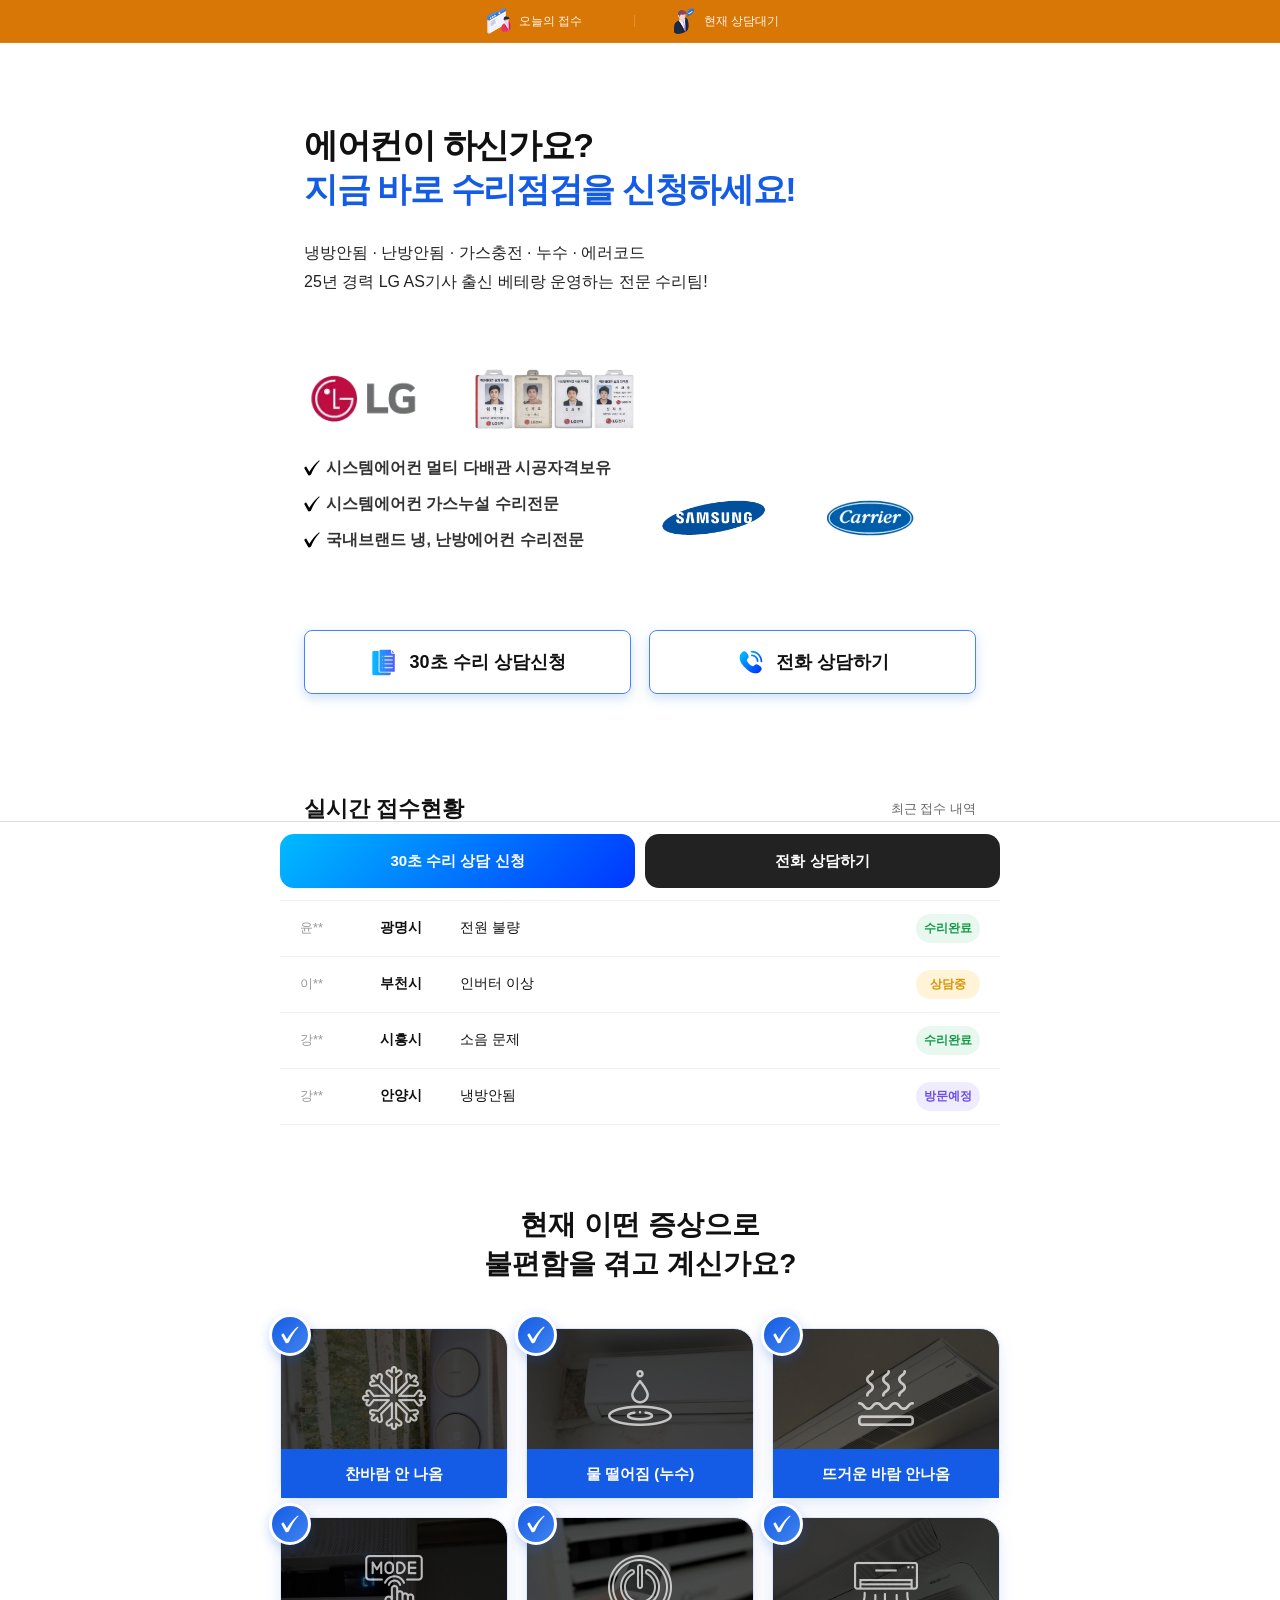
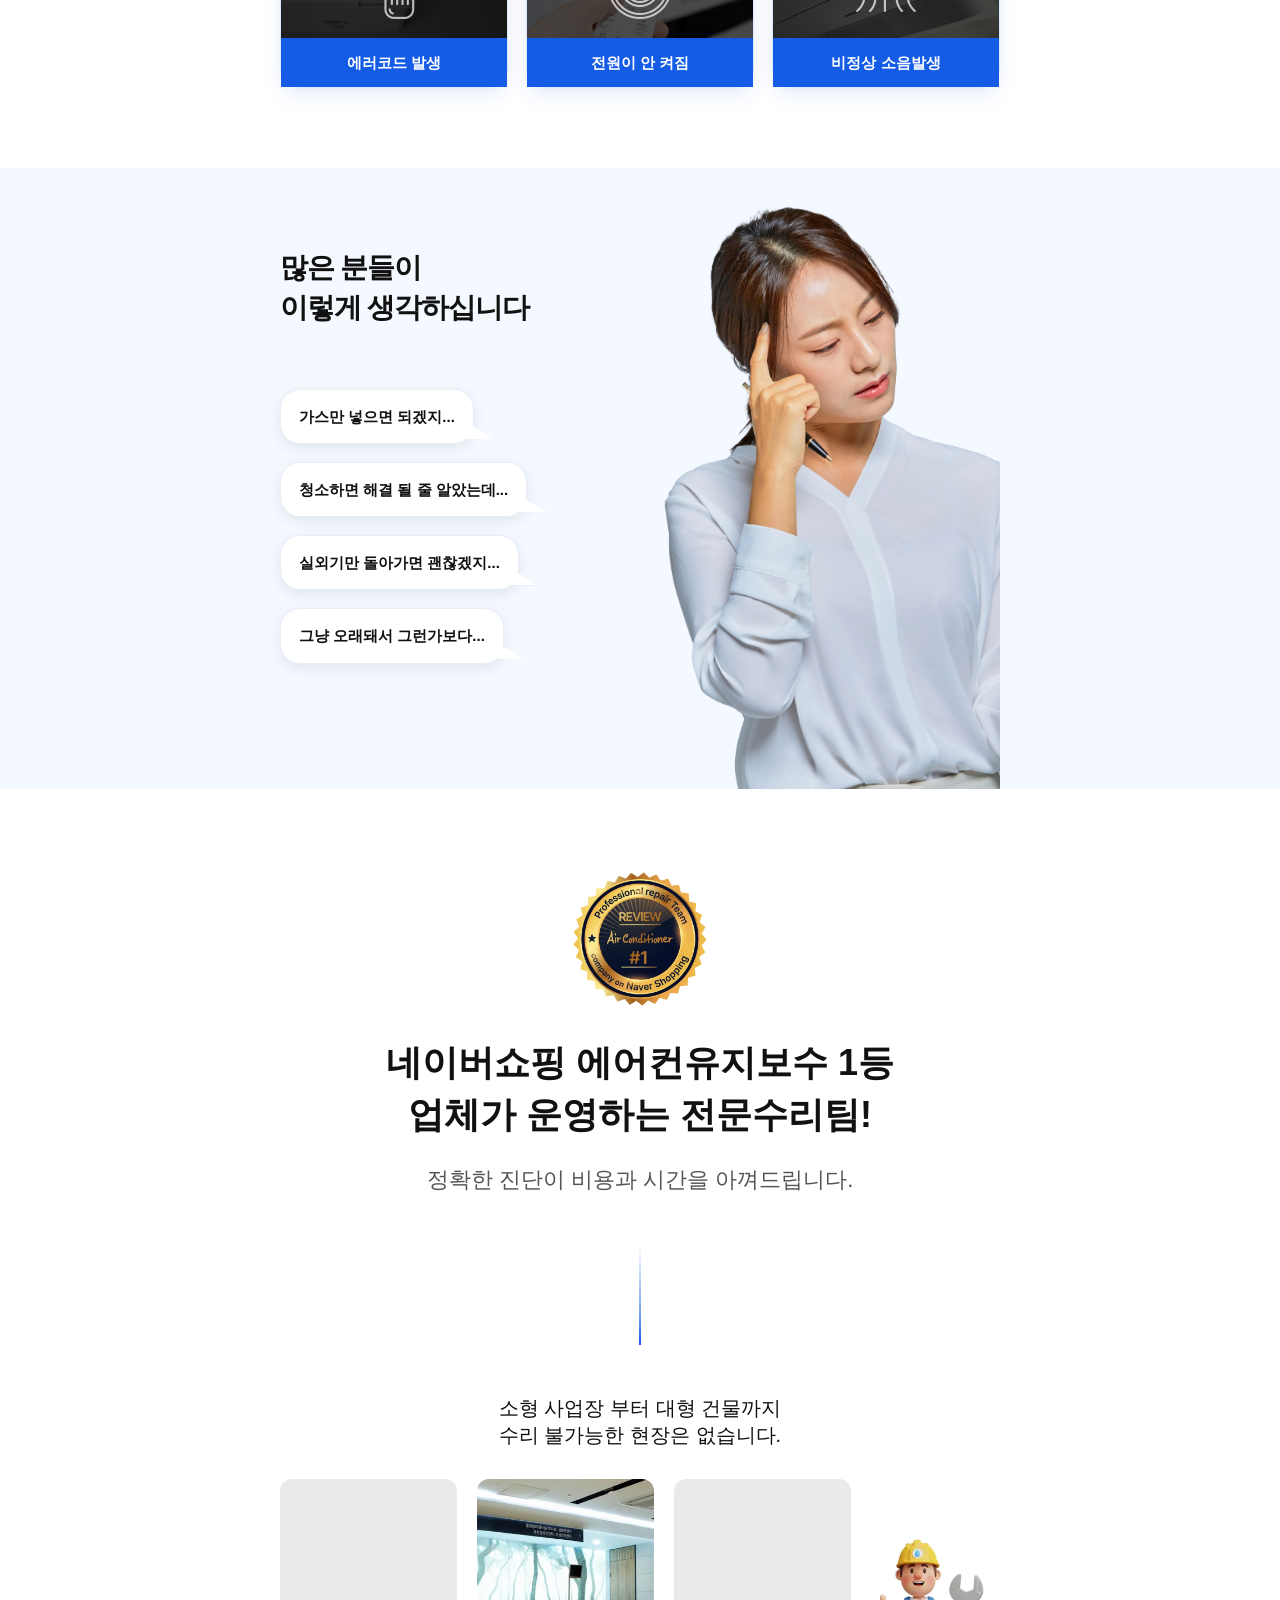
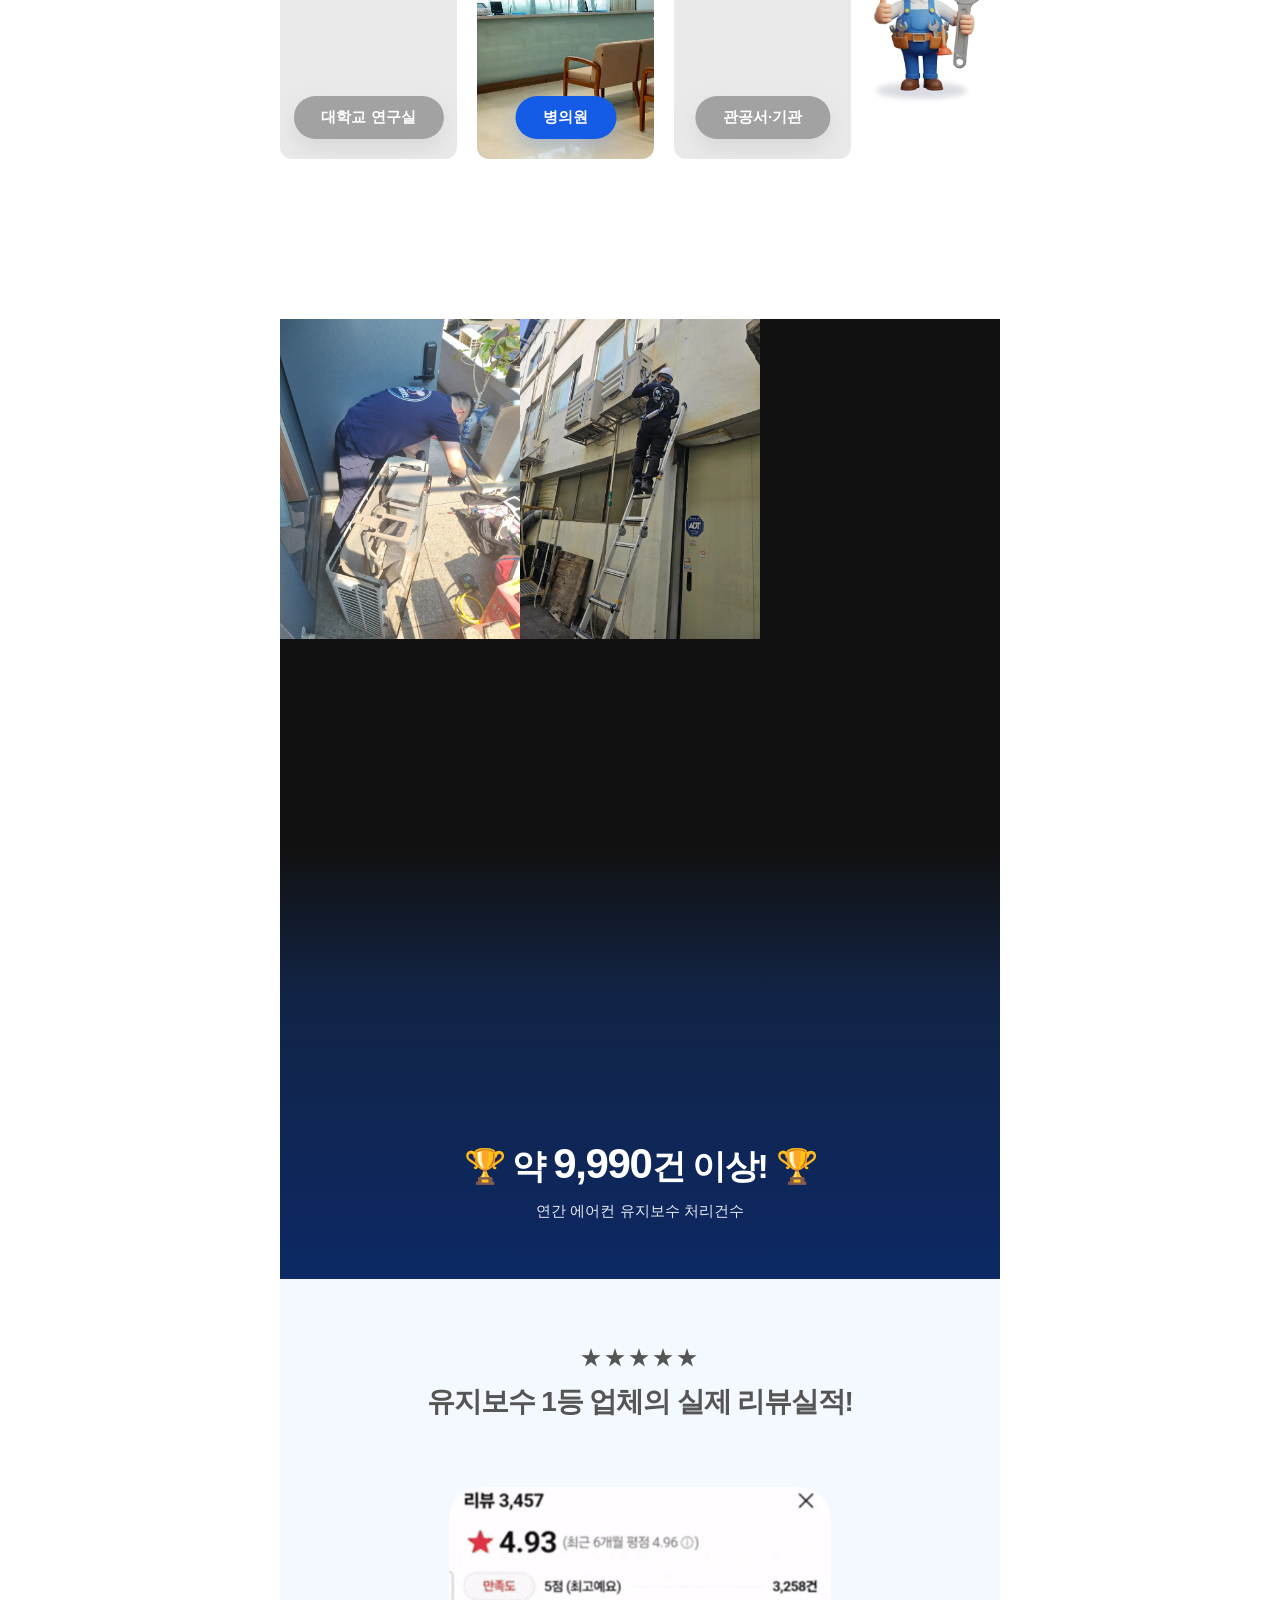
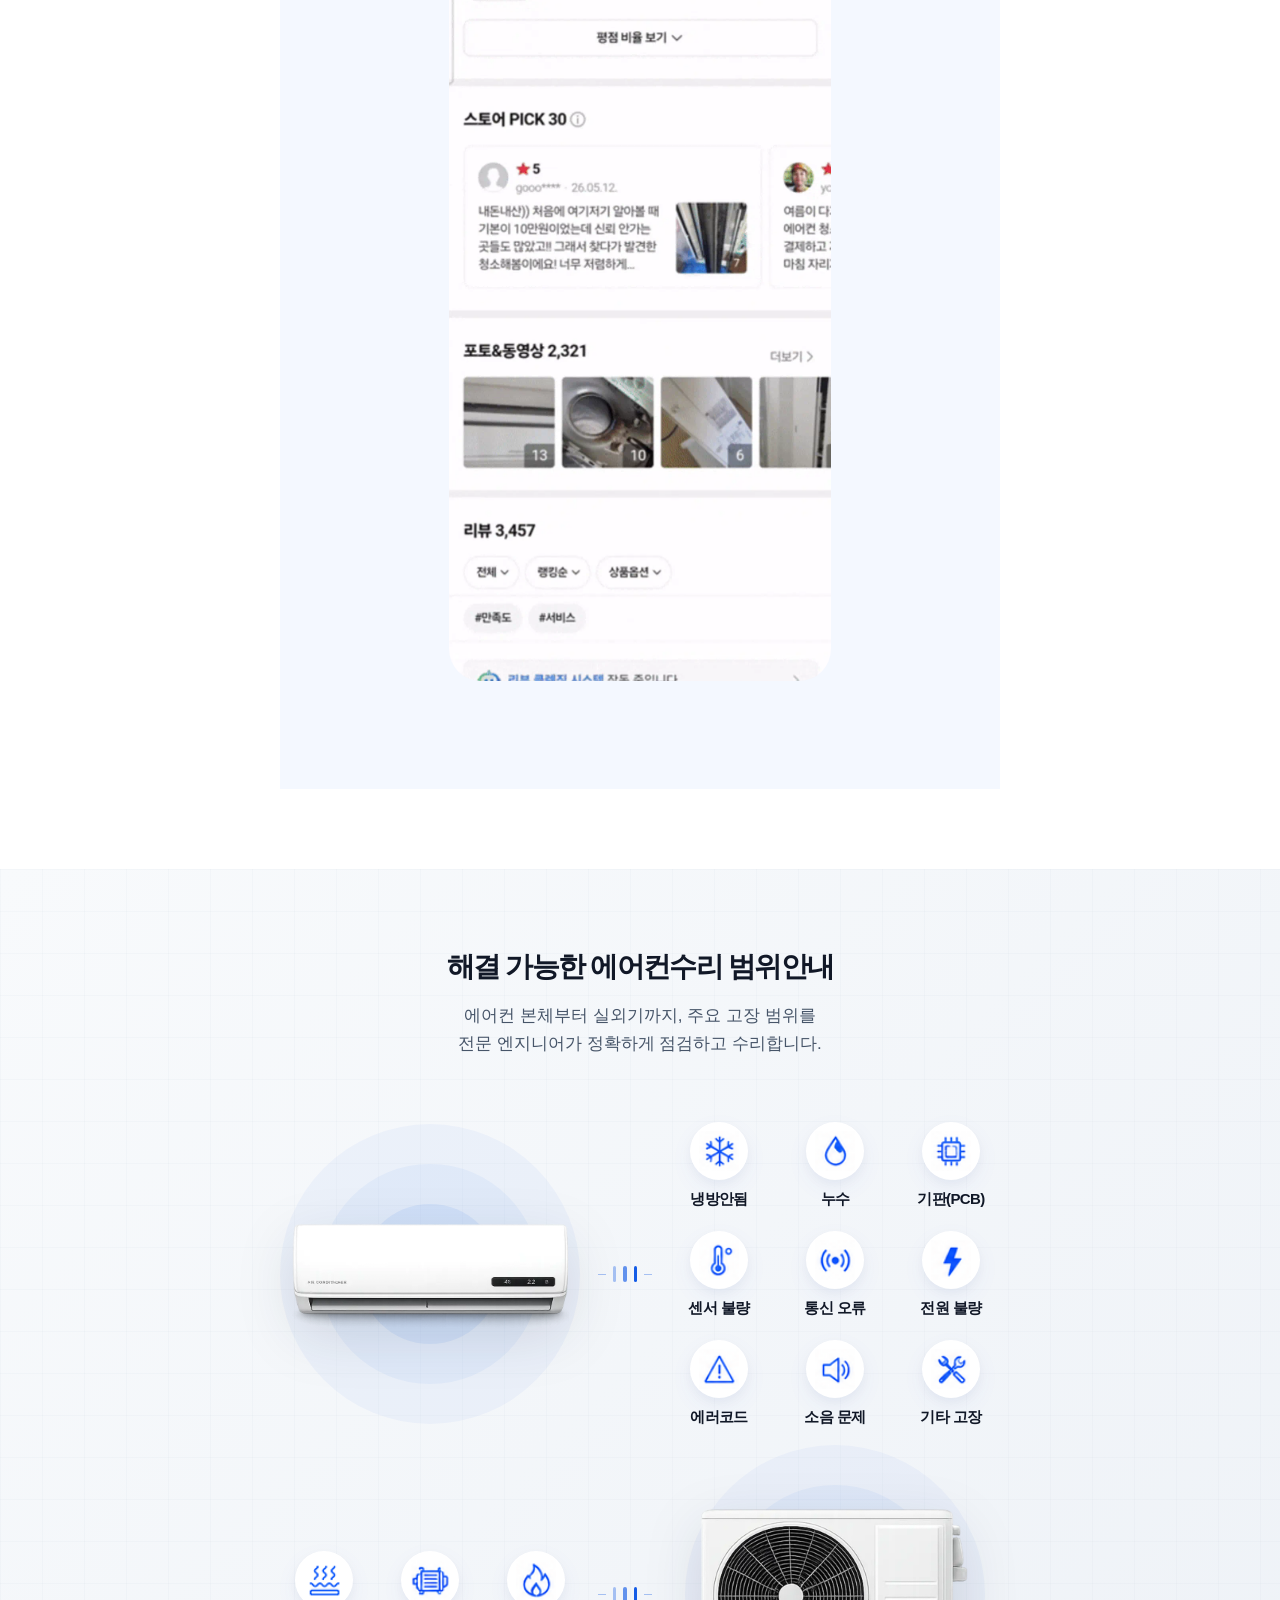
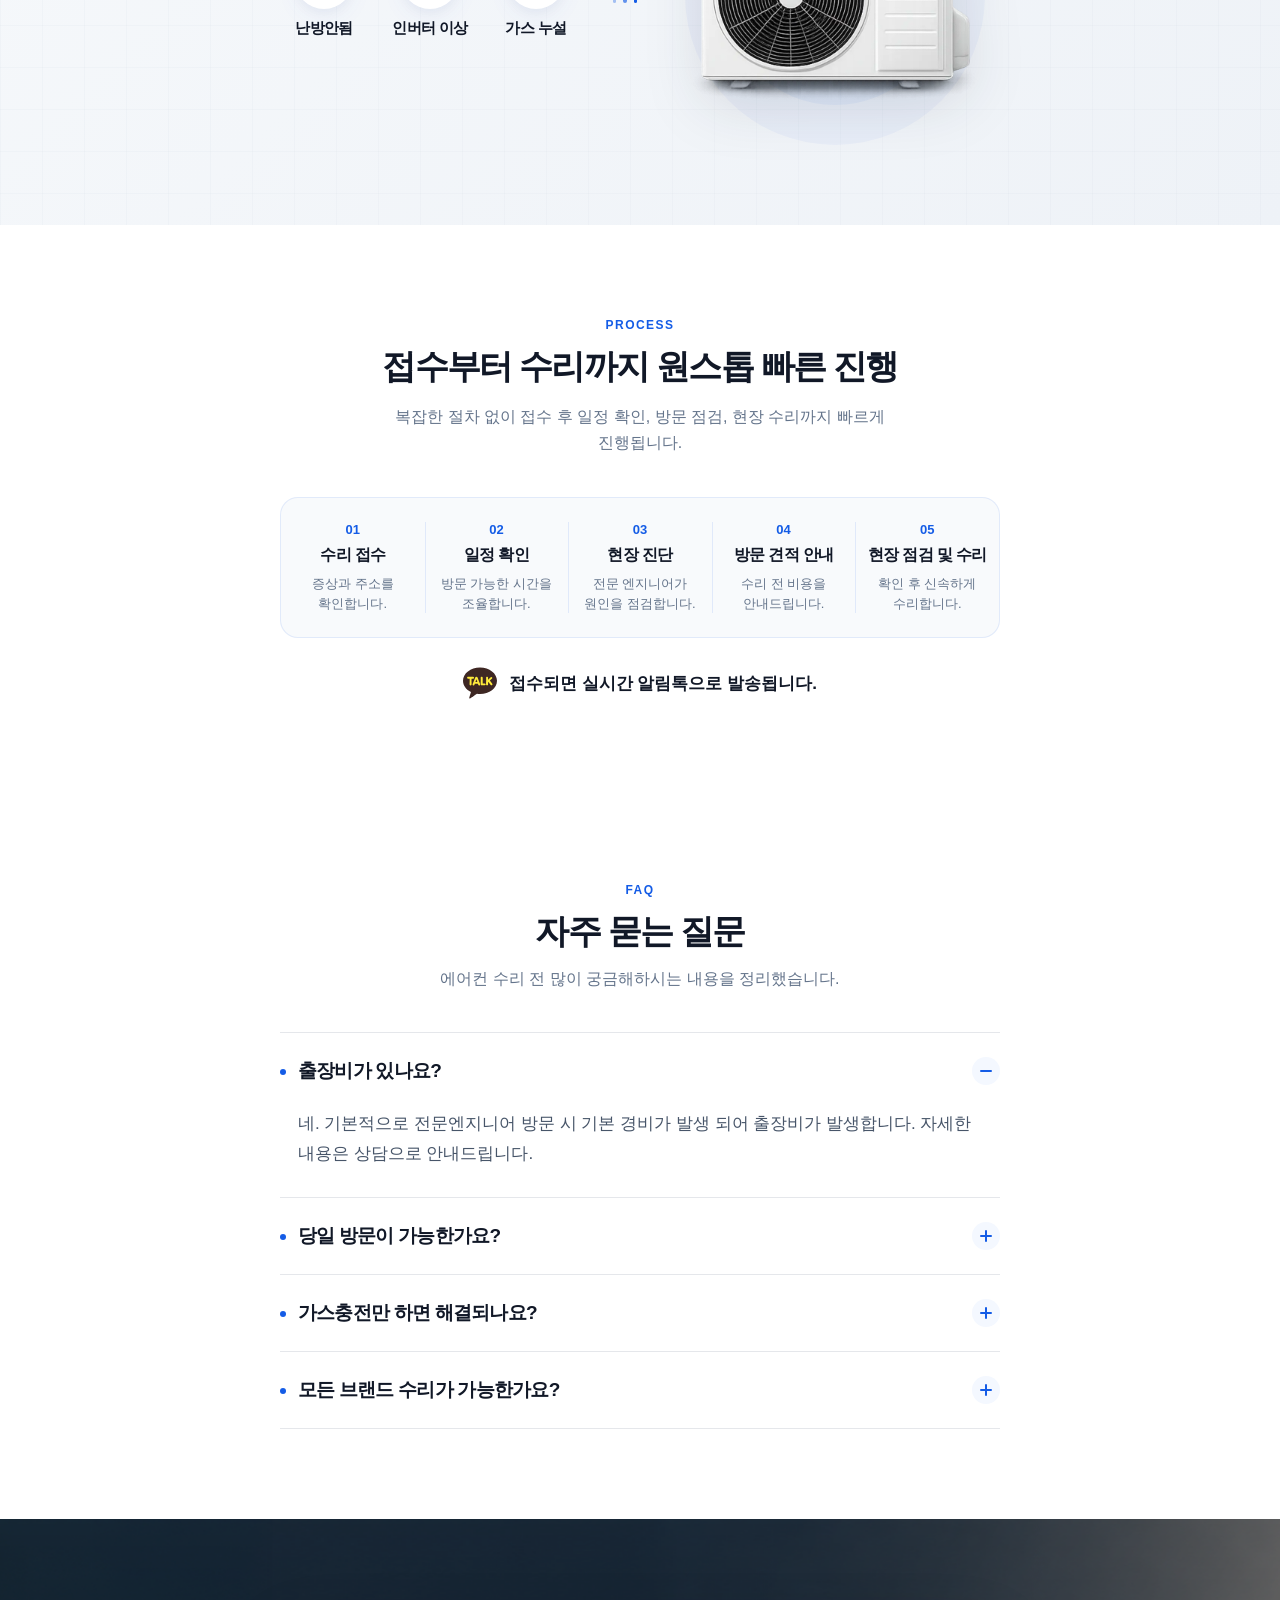
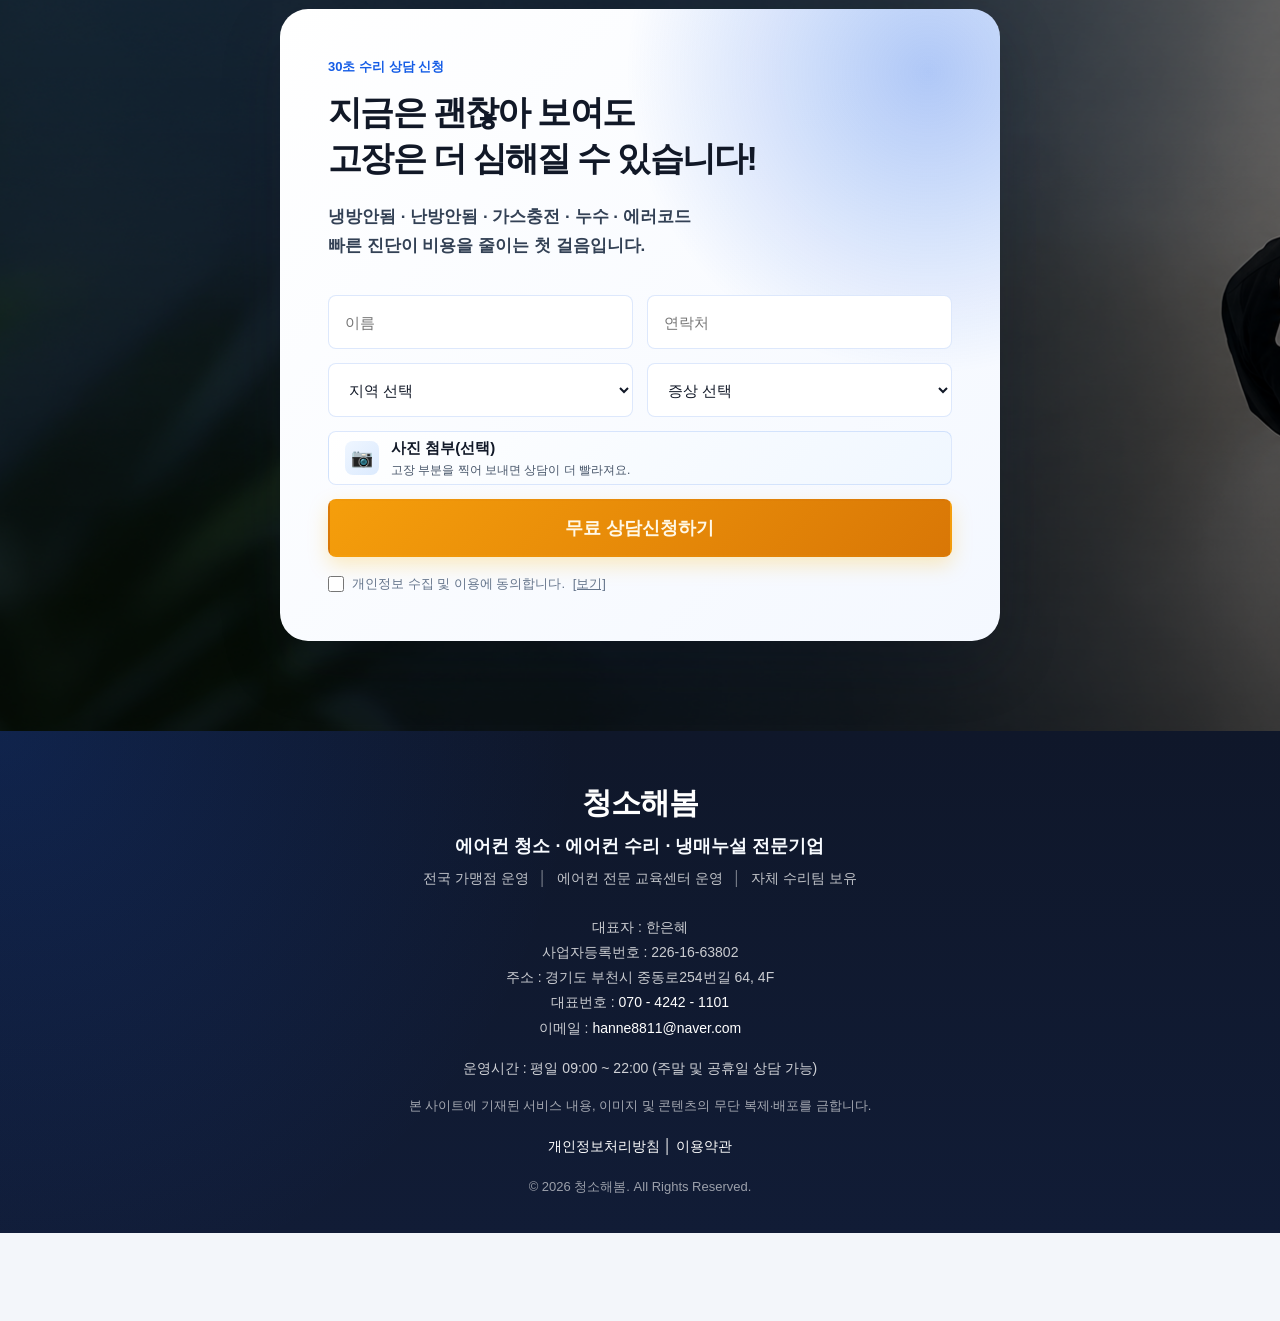
==== commit ddbe8cff: "지역 목록 수정" ====
--- a/index.html
+++ b/index.html
@@ -700,9 +700,17 @@
                         <div class="form-row">
                             <select id="userAddress" name="userAddress" required>
                                 <option value="">지역 선택</option>
-                                <option value="서울">서울</option>
-                                <option value="경기">경기</option>
-                                <option value="인천">인천</option>
+                                <option value="구로구">구로구</option>
+                                <option value="양천구">양천구</option>
+                                <option value="영등포구">영등포구</option>
+                                <option value="강서구">강서구</option>
+                                <option value="금천구">금천구</option>
+                                <option value="관악구">관악구</option>
+                                <option value="광명시">광명시</option>
+                                <option value="부천시">부천시</option>
+                                <option value="안양시">안양시</option>
+                                <option value="시흥시">시흥시</option>
+                                <option value="부평구">부평구</option>
                                 <option value="기타 지역">기타 지역</option>
                             </select>
 
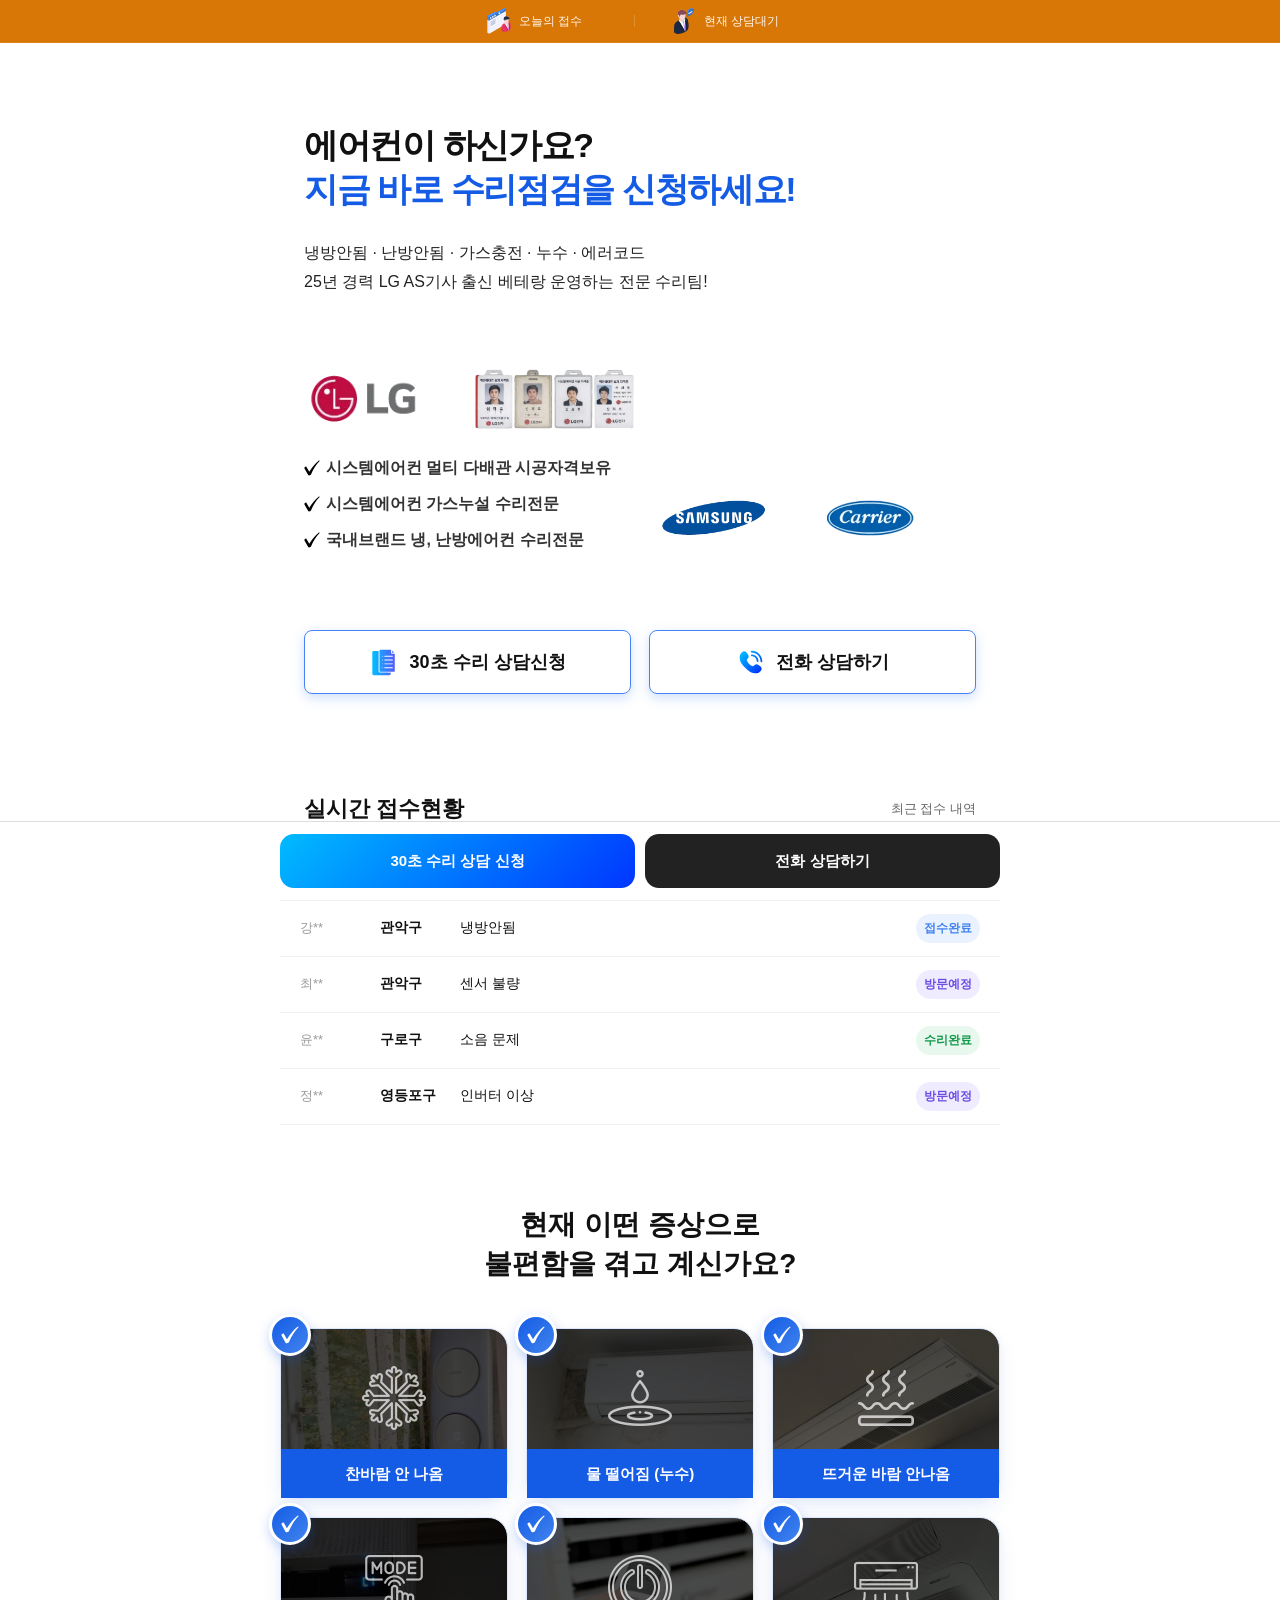
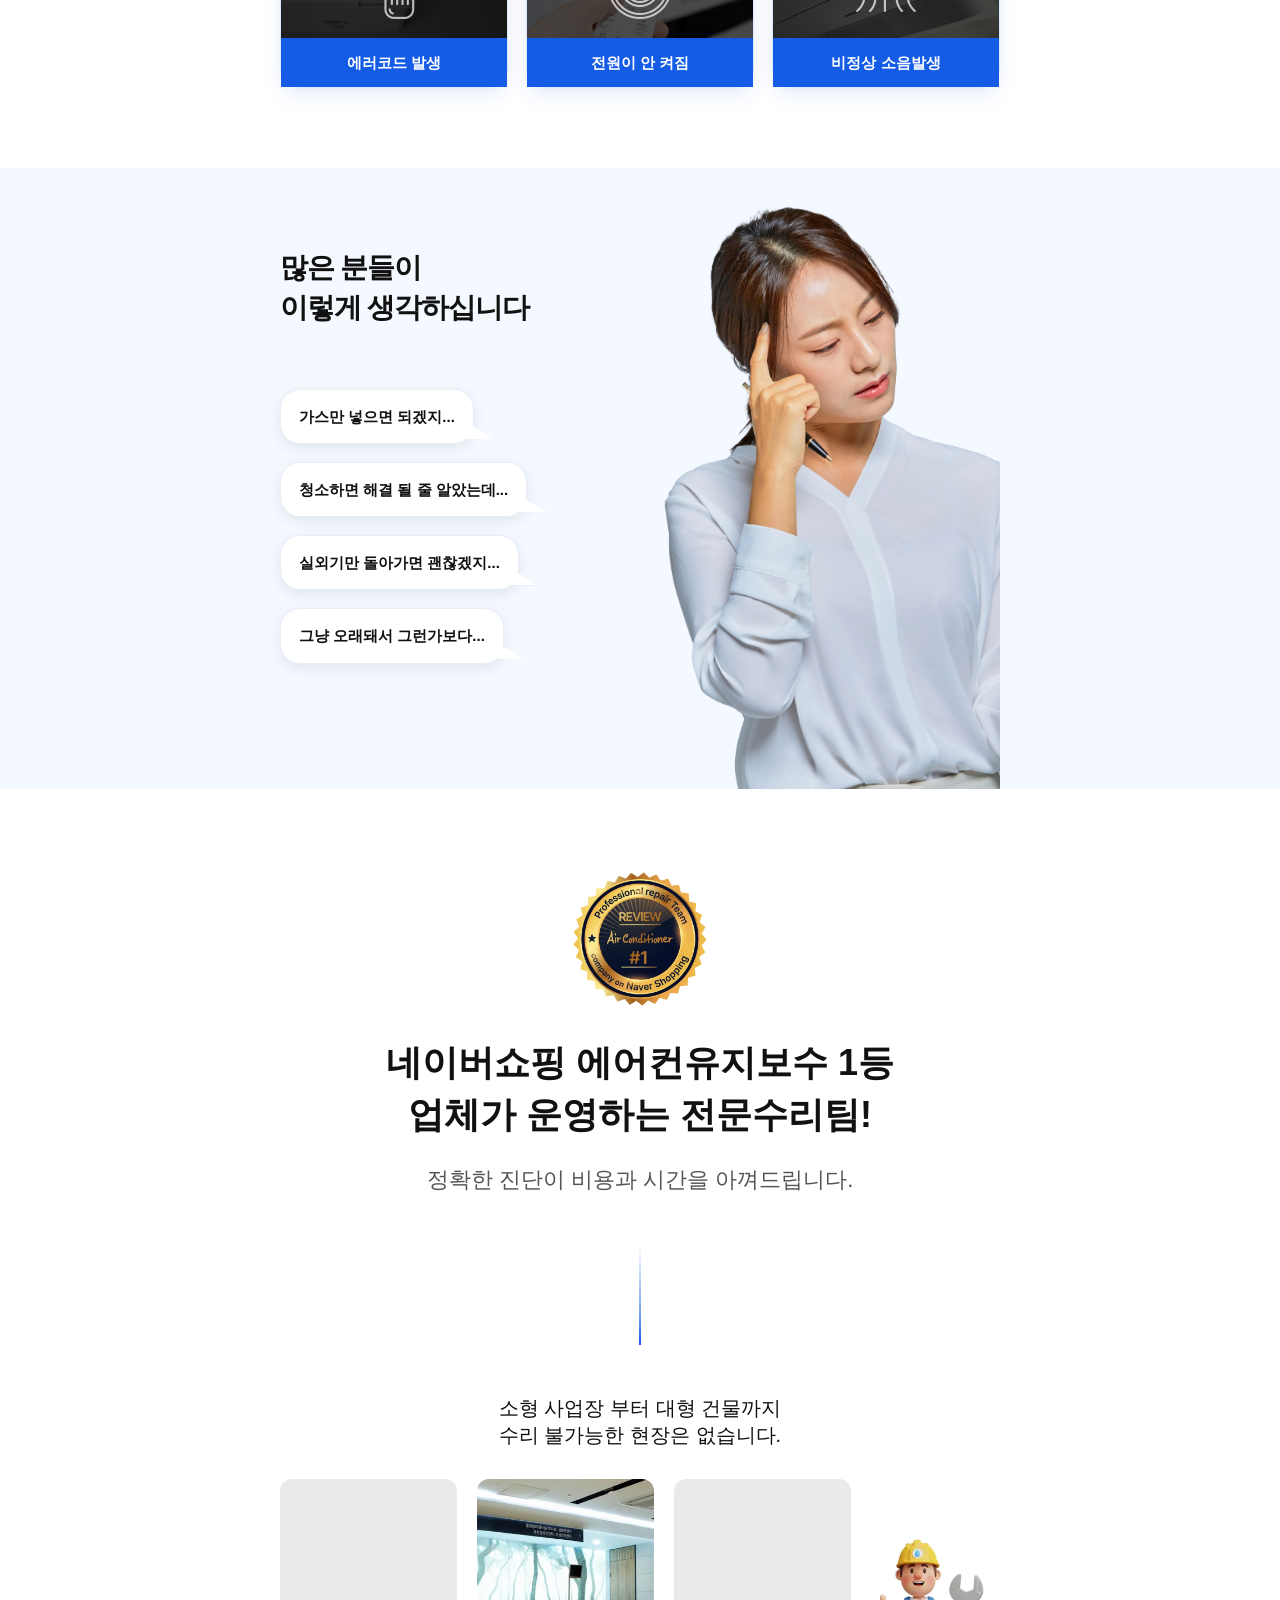
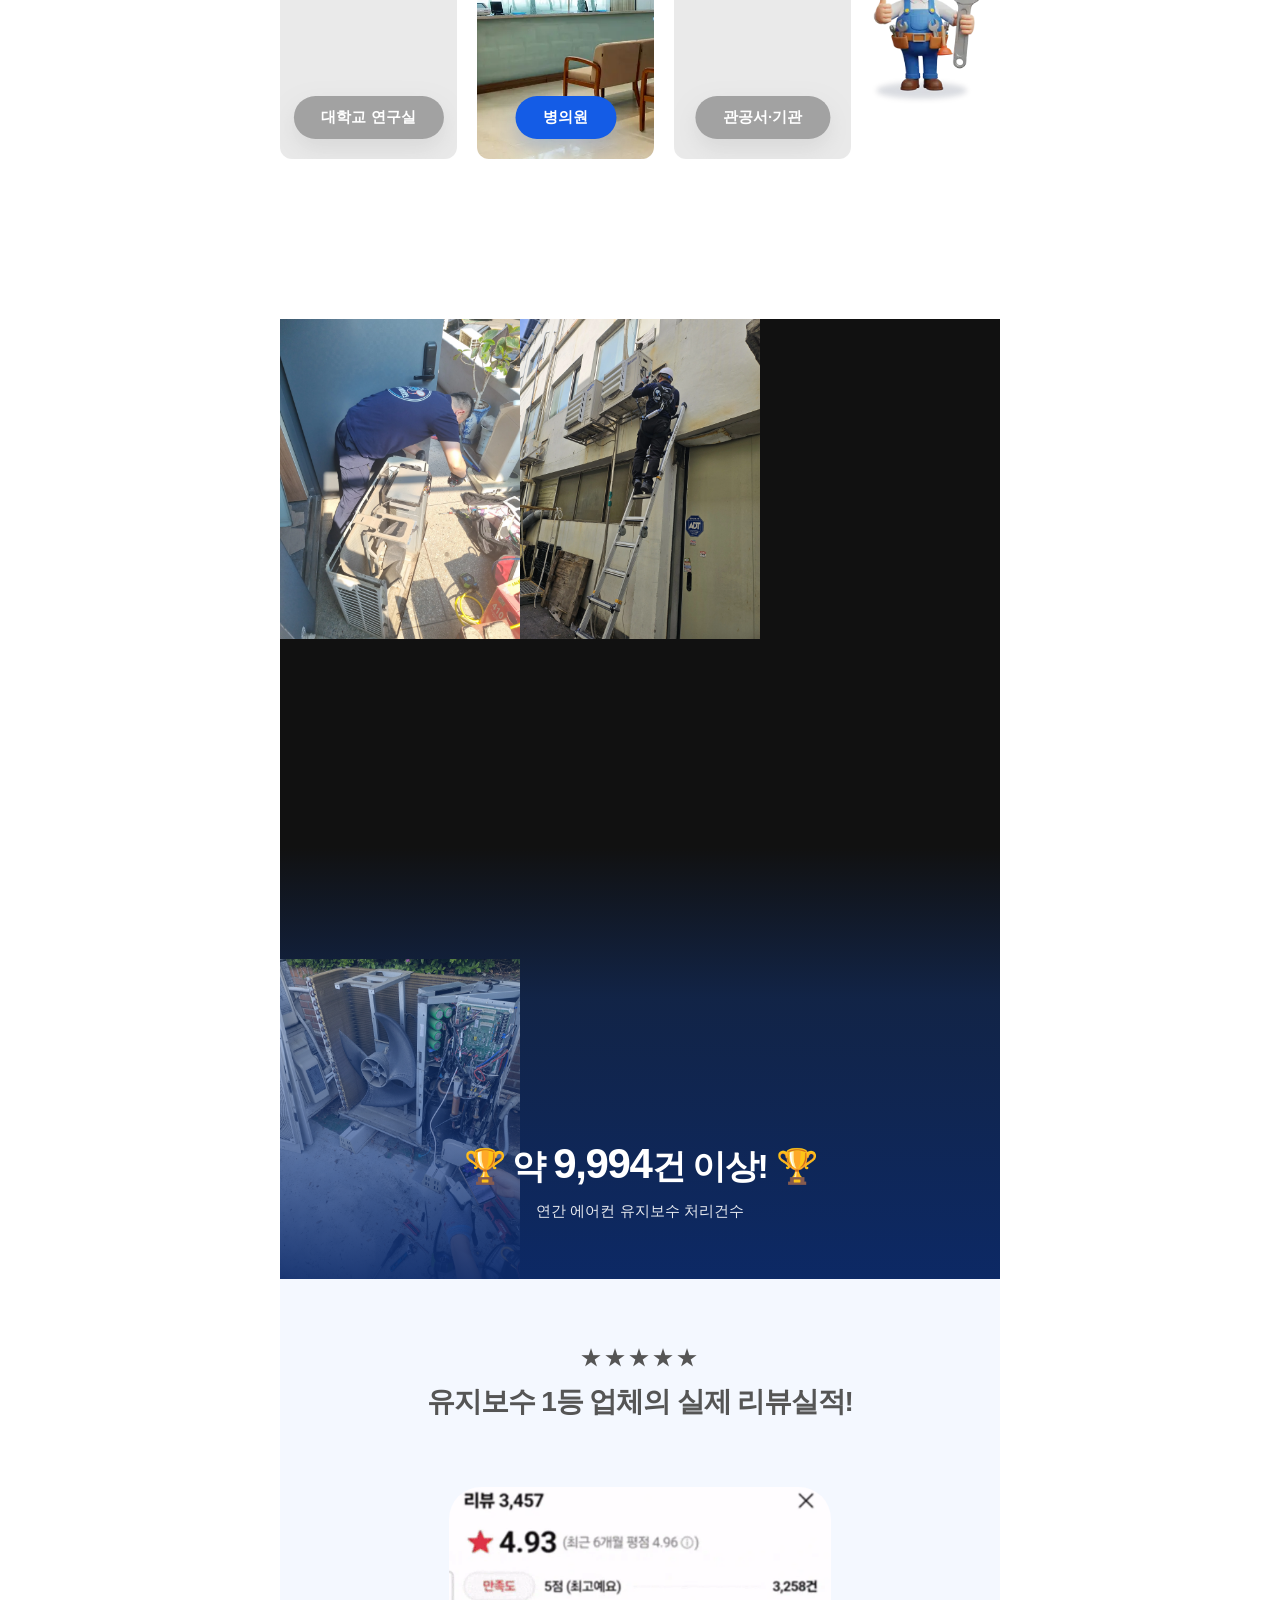
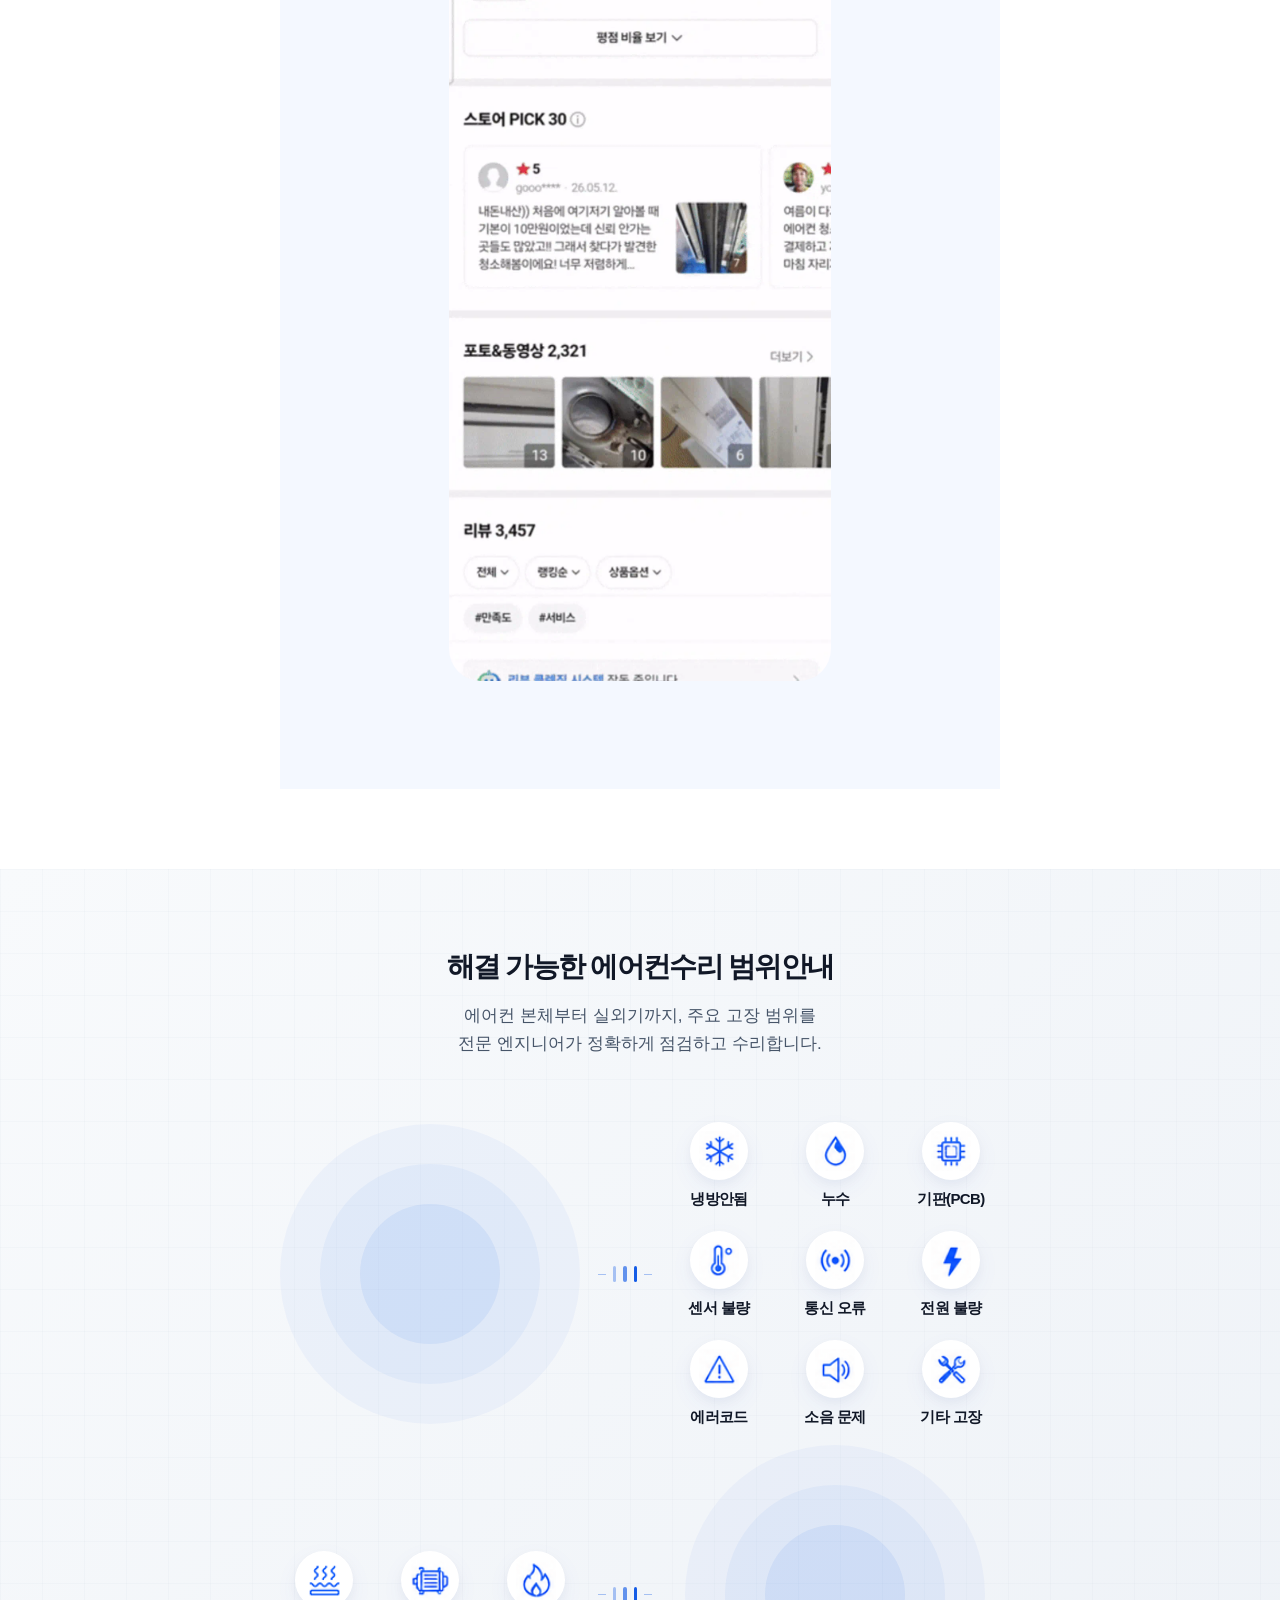
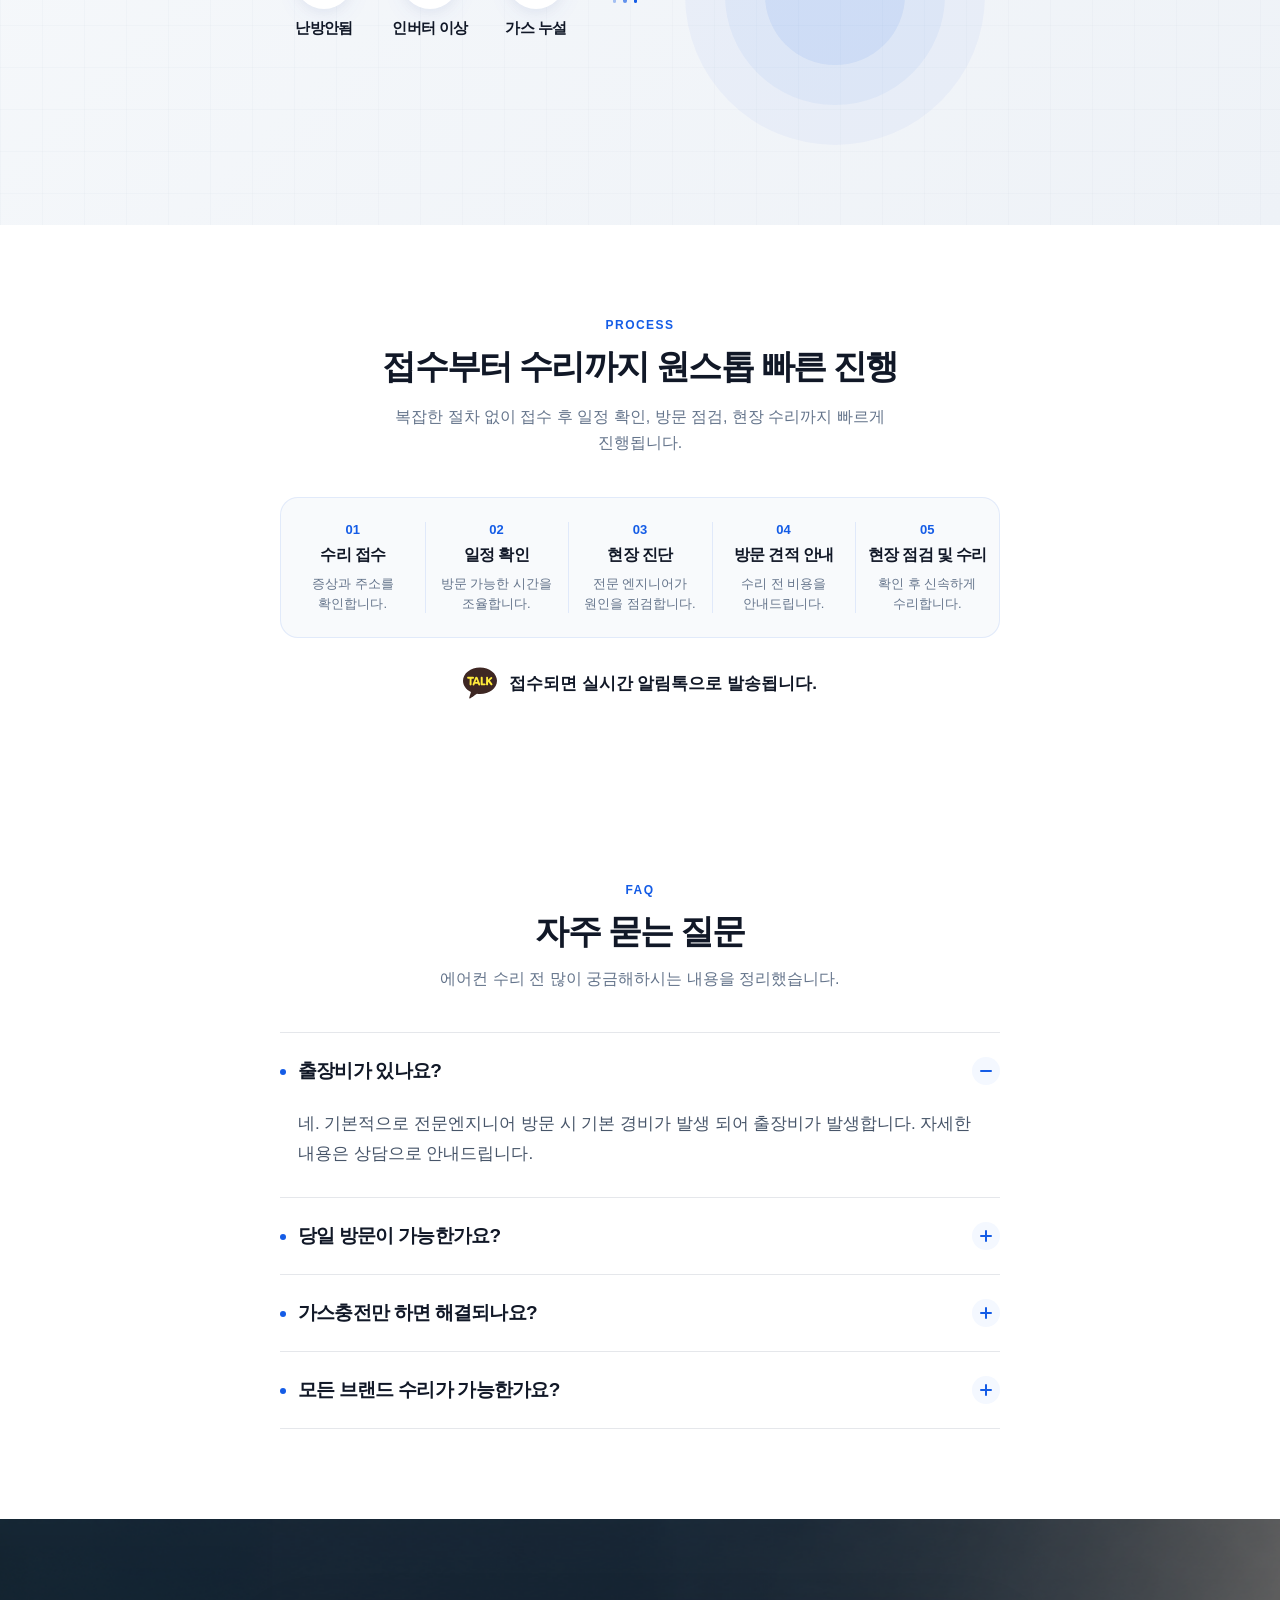
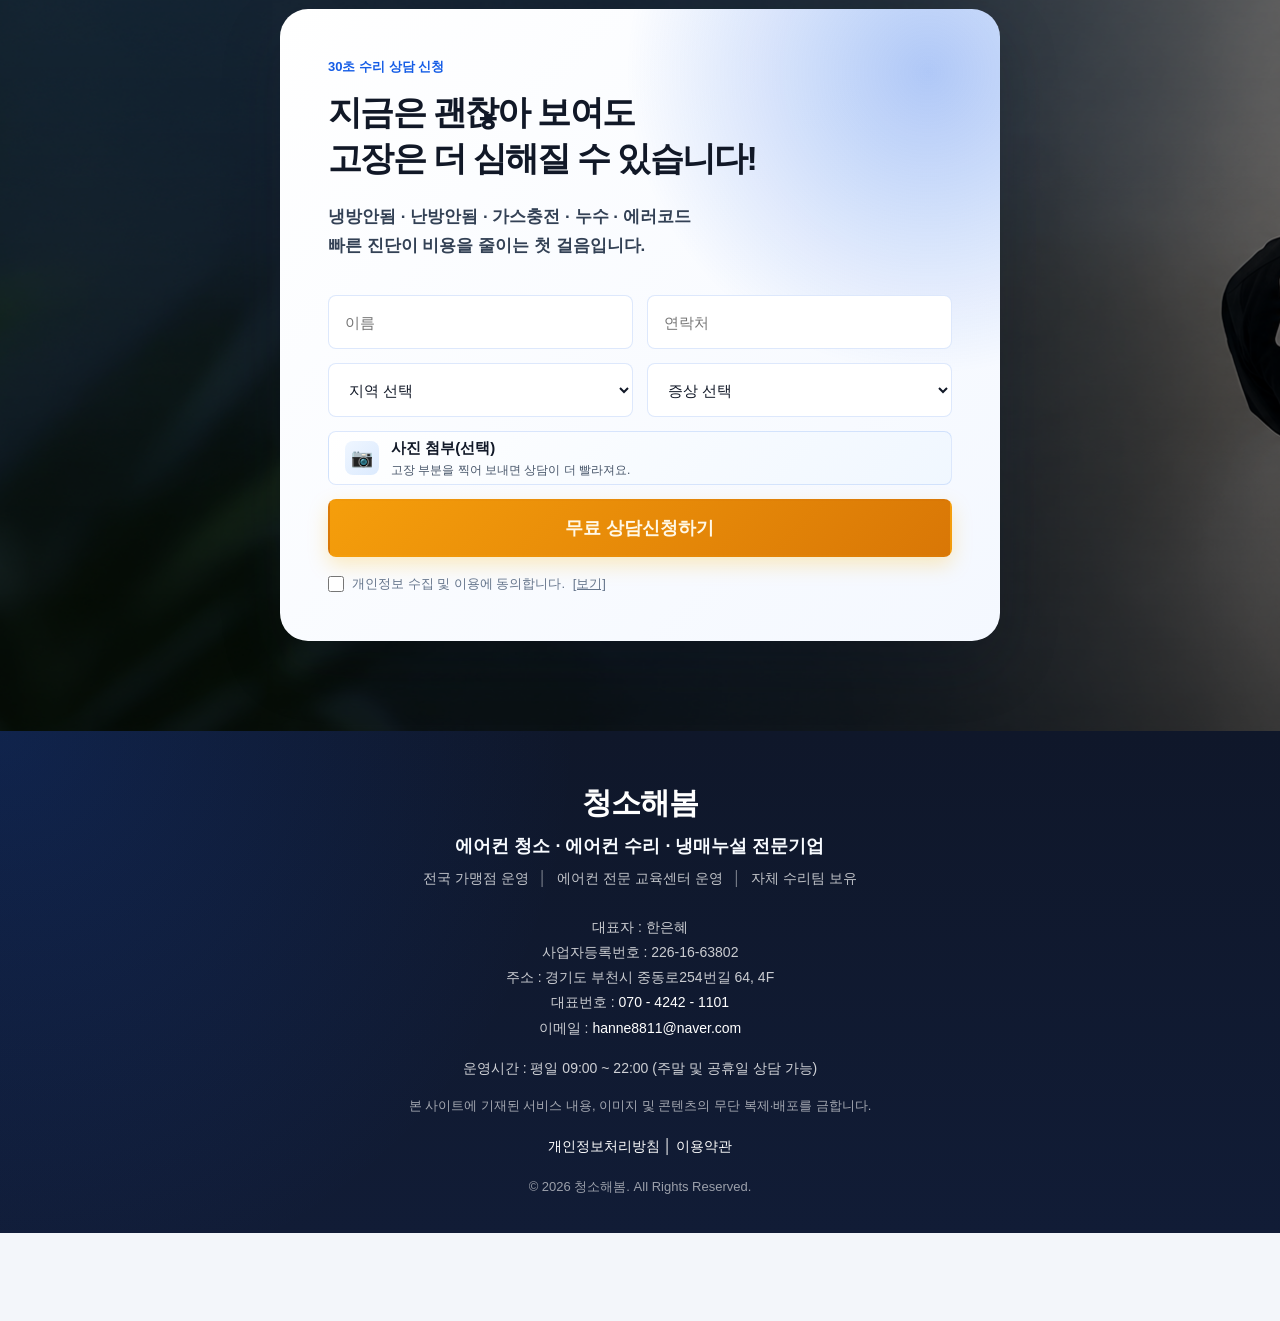
==== commit f9ac71c6: "지역 수정" ====
--- a/index.html
+++ b/index.html
@@ -706,11 +706,6 @@
                                 <option value="강서구">강서구</option>
                                 <option value="금천구">금천구</option>
                                 <option value="관악구">관악구</option>
-                                <option value="광명시">광명시</option>
-                                <option value="부천시">부천시</option>
-                                <option value="안양시">안양시</option>
-                                <option value="시흥시">시흥시</option>
-                                <option value="부평구">부평구</option>
                                 <option value="기타 지역">기타 지역</option>
                             </select>
 
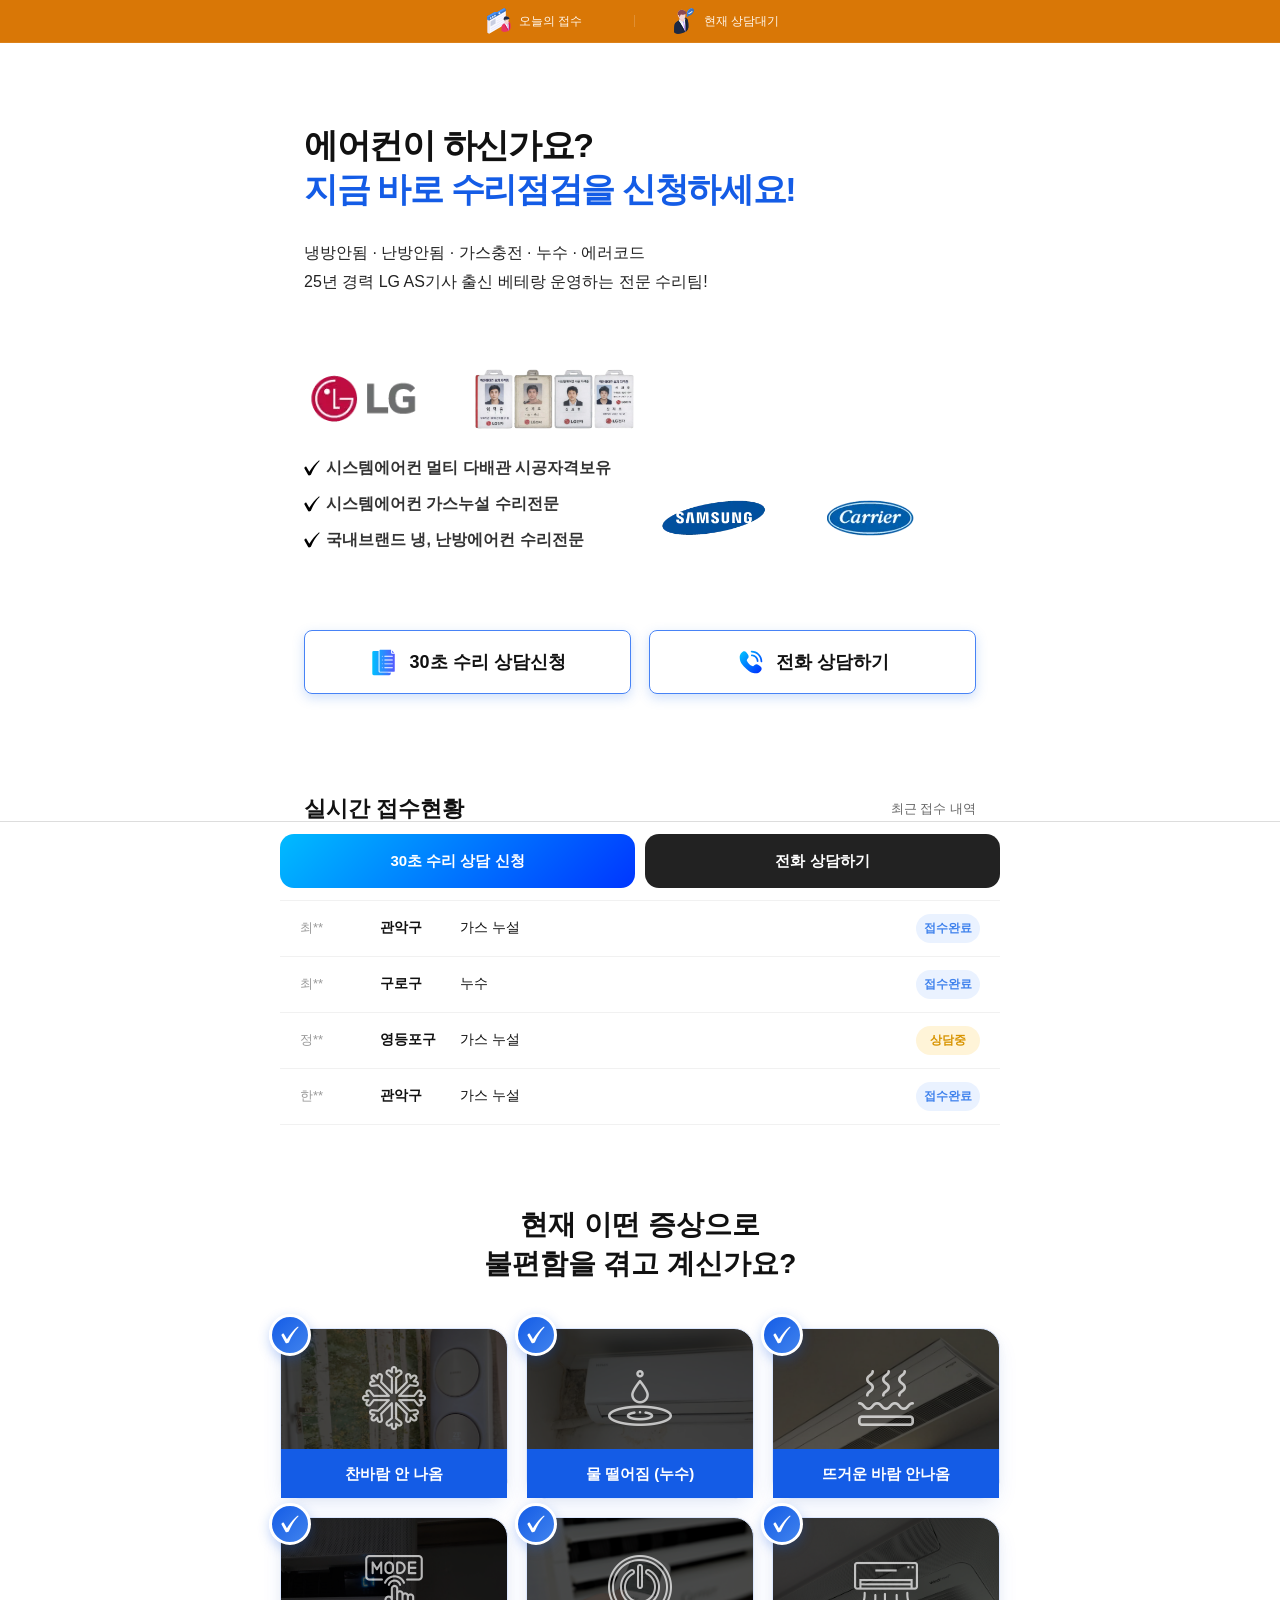
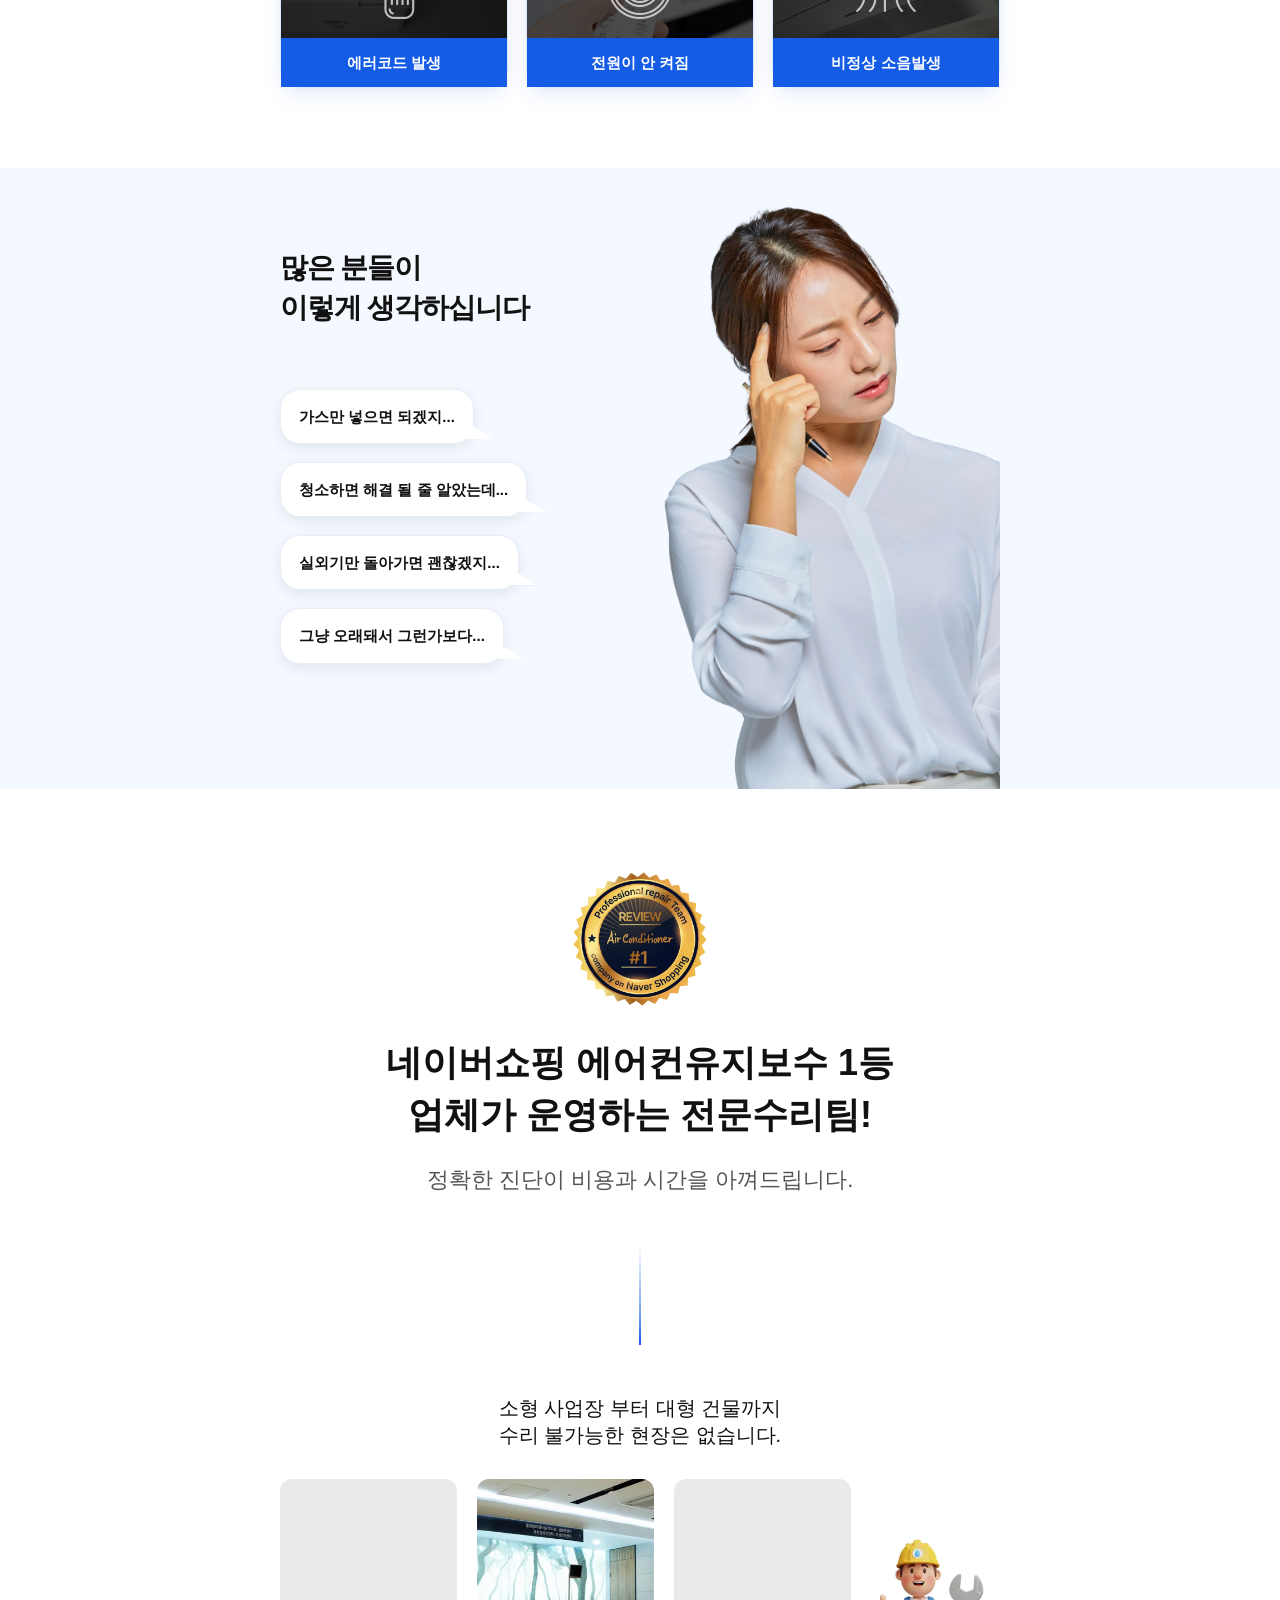
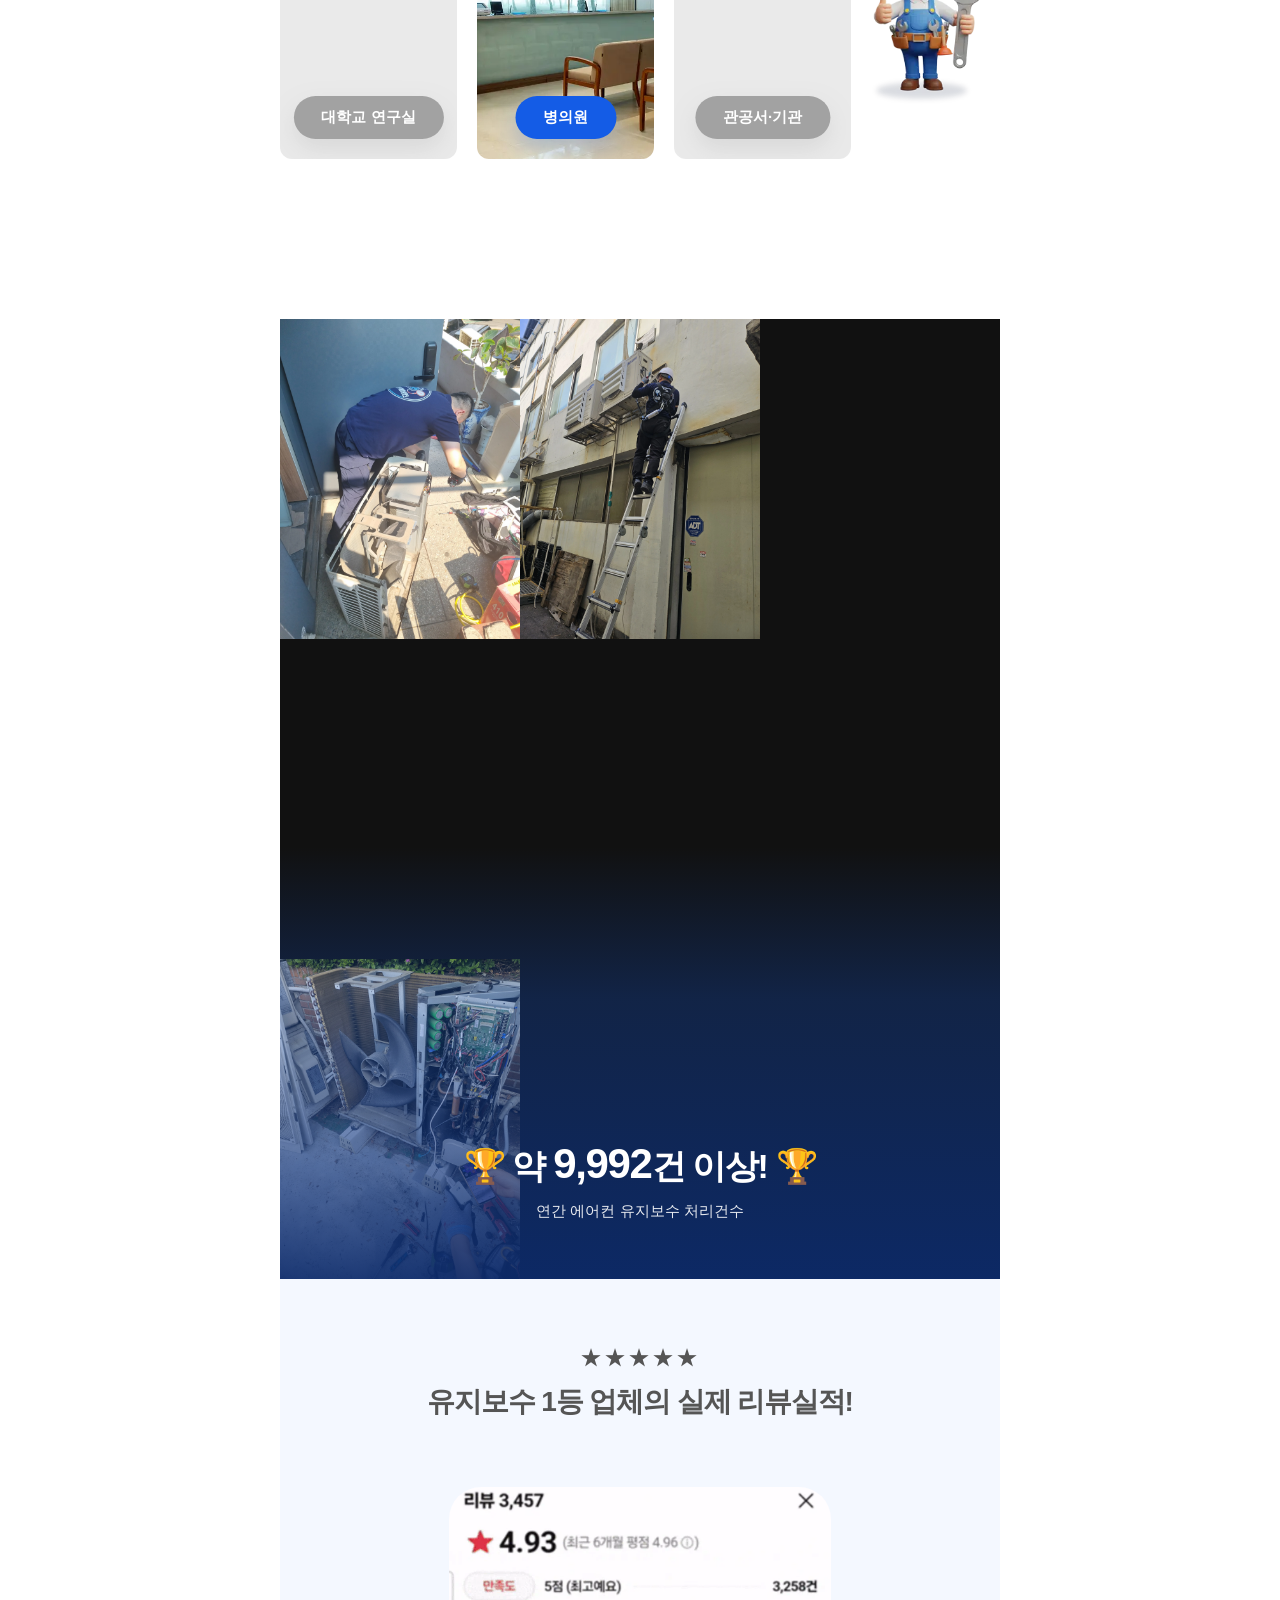
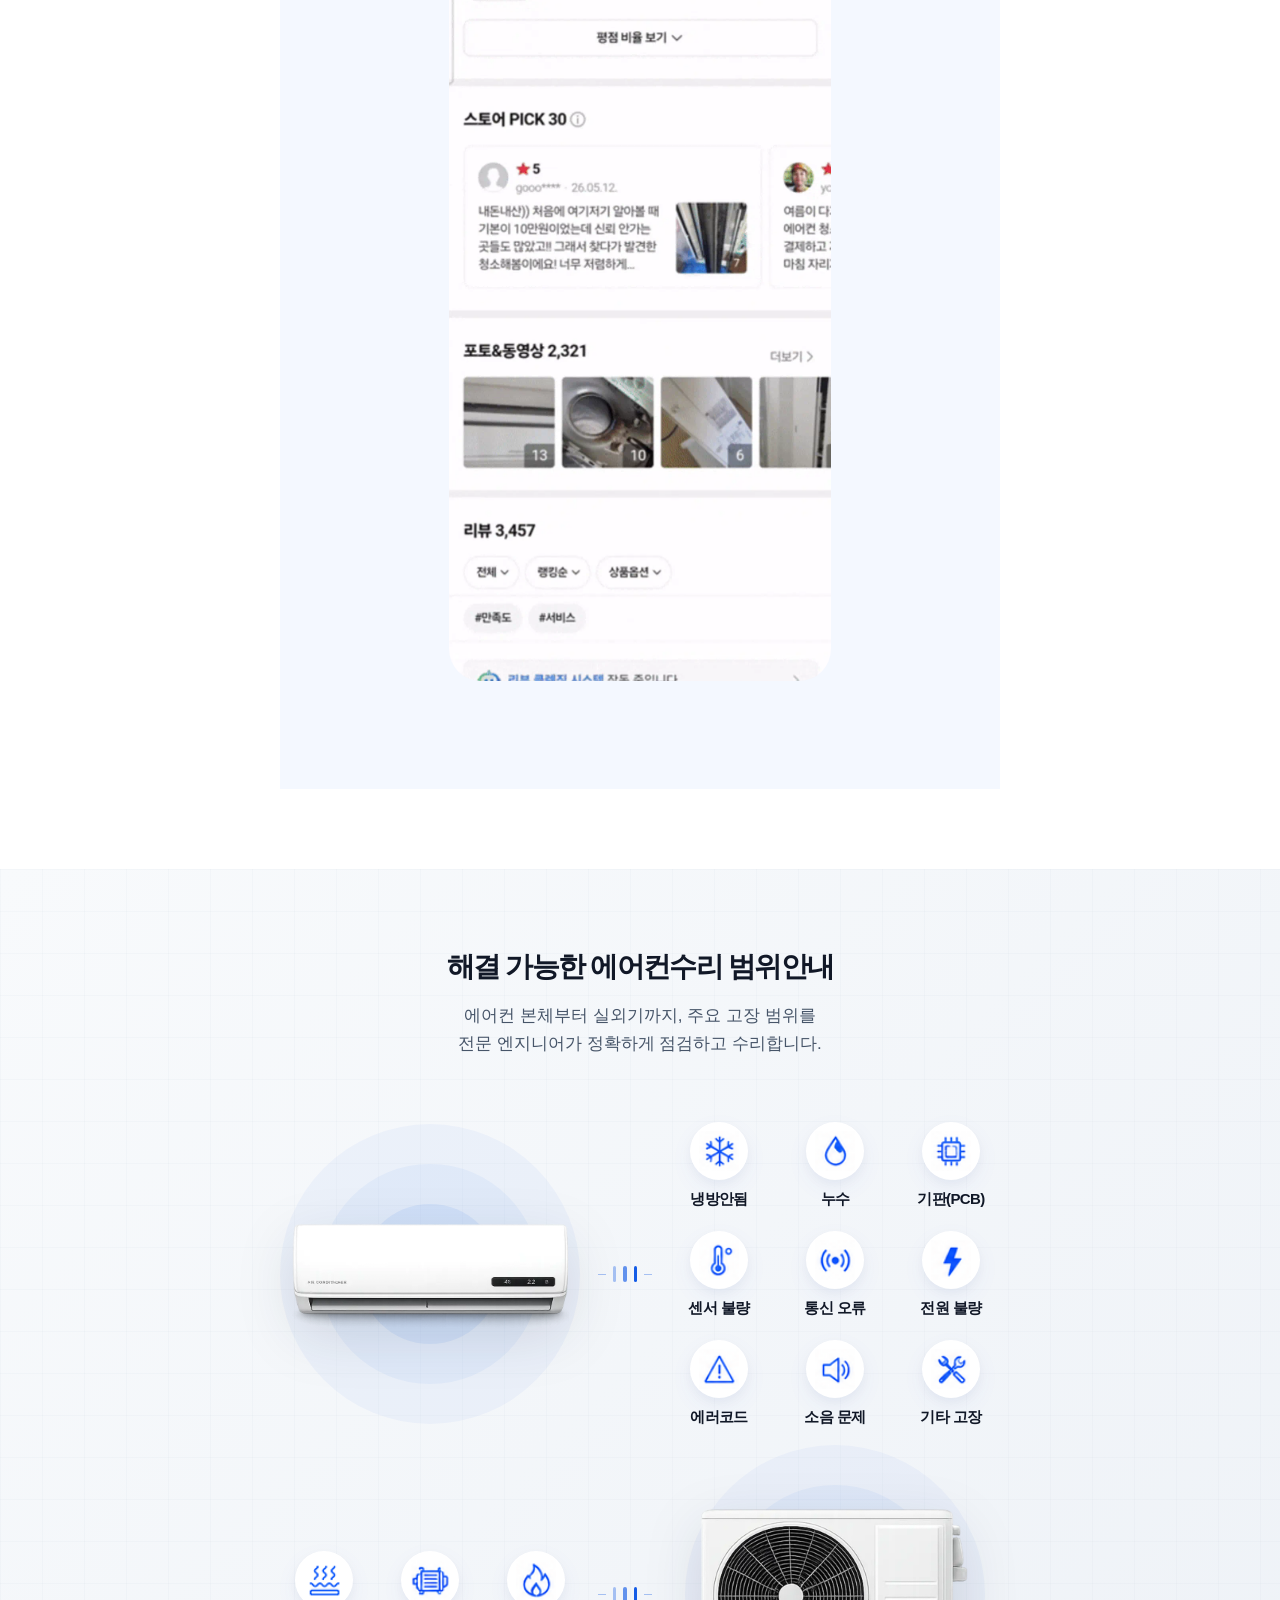
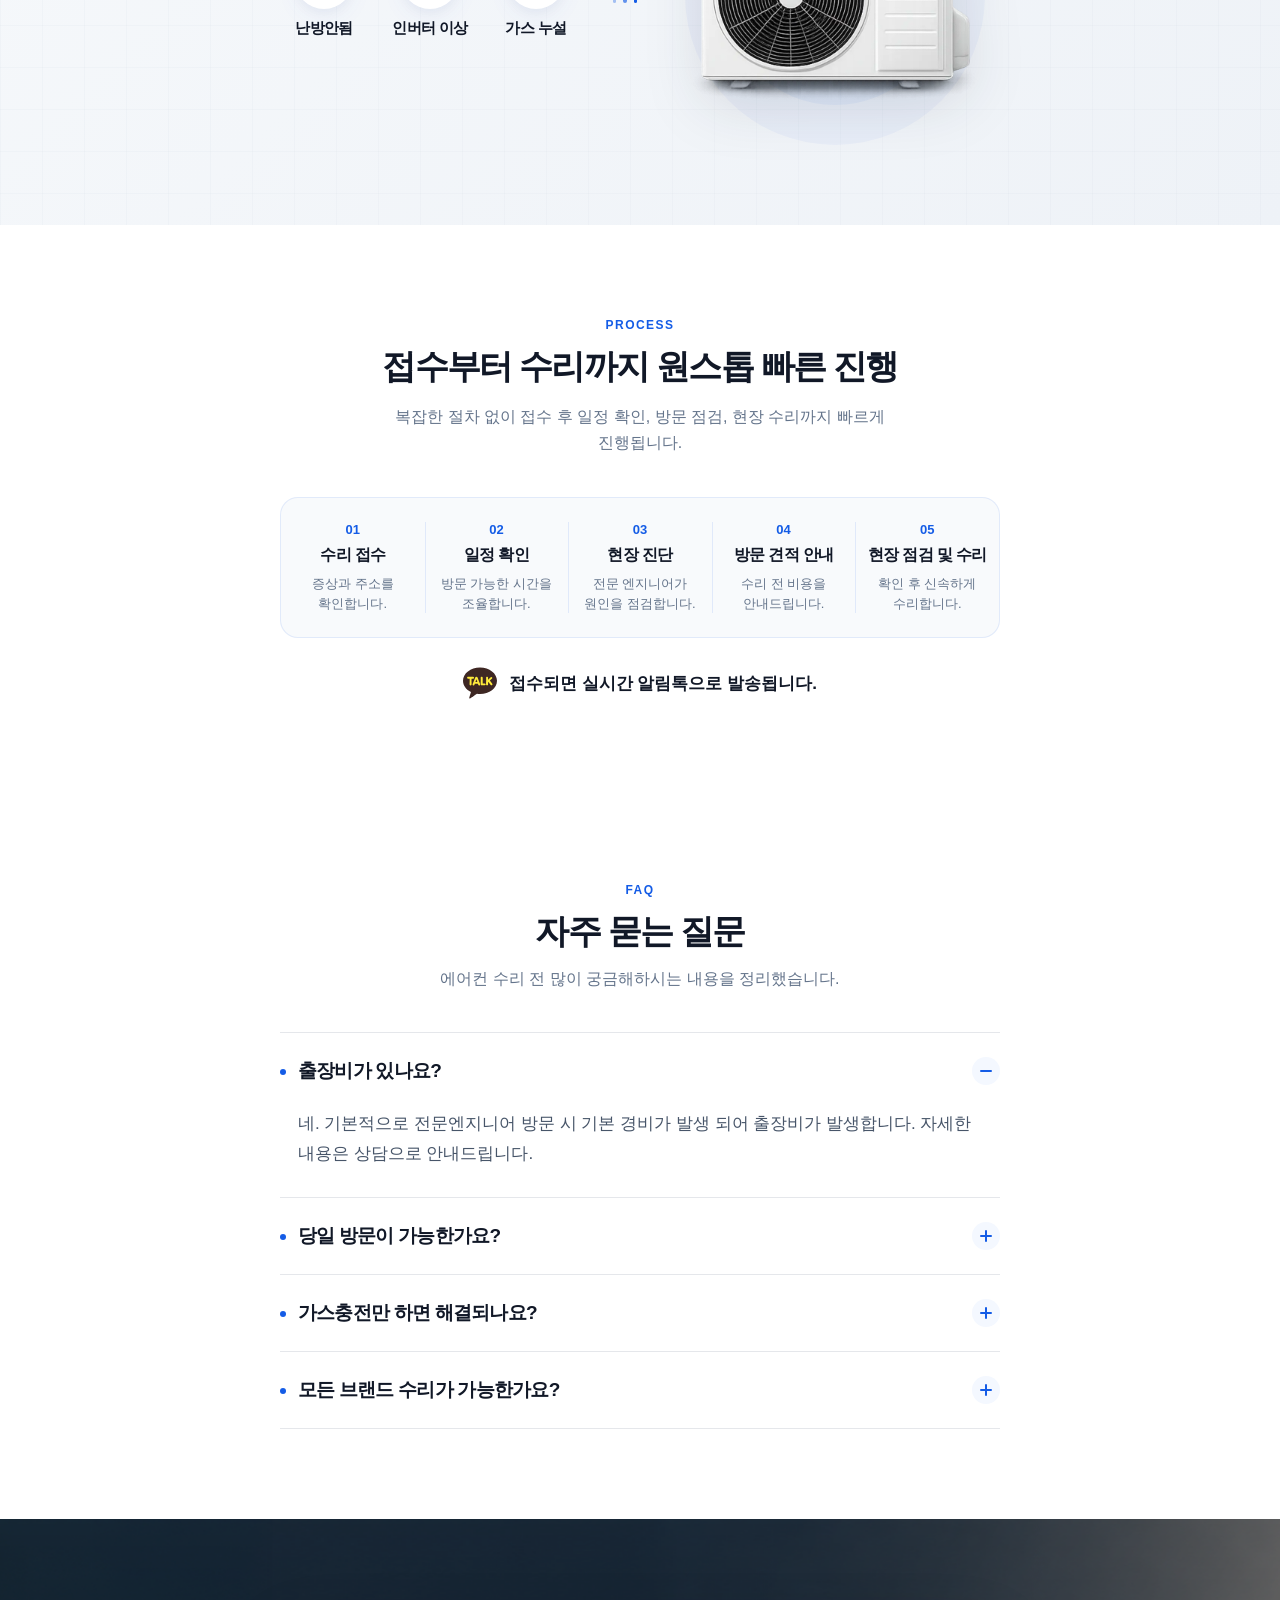
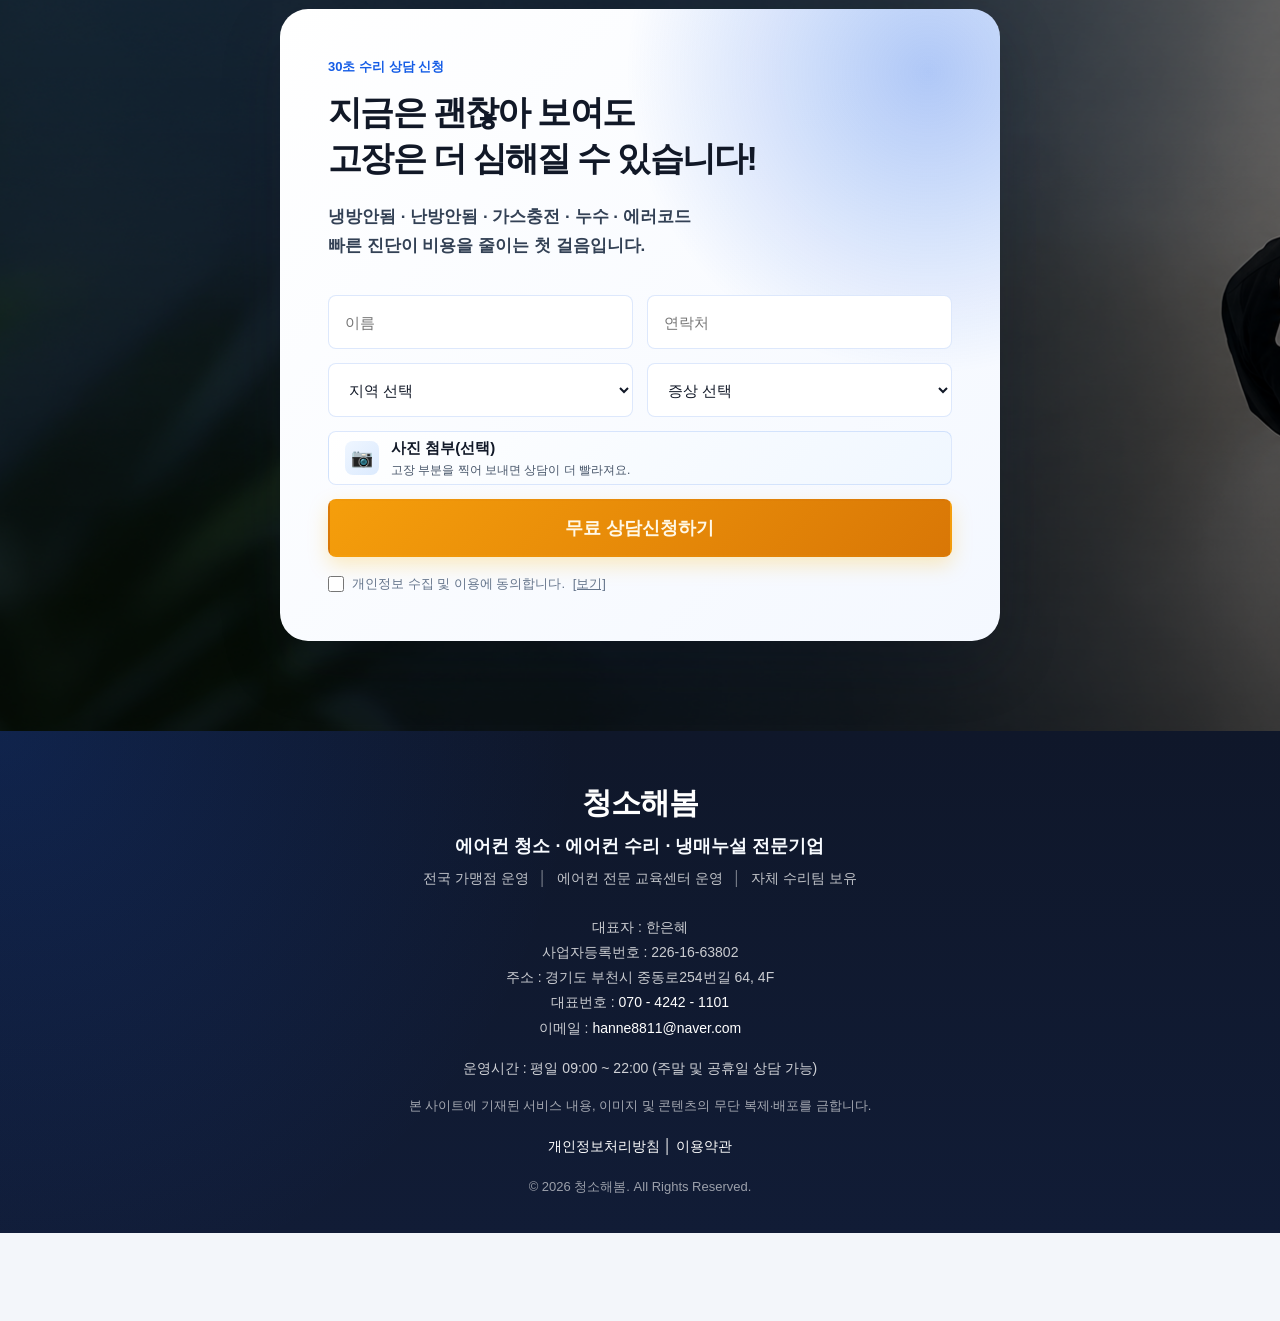
==== commit ded919aa: "지역 선택 변경" ====
--- a/index.html
+++ b/index.html
@@ -700,13 +700,16 @@
                         <div class="form-row">
                             <select id="userAddress" name="userAddress" required>
                                 <option value="">지역 선택</option>
-                                <option value="구로구">구로구</option>
                                 <option value="양천구">양천구</option>
                                 <option value="영등포구">영등포구</option>
-                                <option value="강서구">강서구</option>
+                                <option value="구로구">구로구</option>
                                 <option value="금천구">금천구</option>
                                 <option value="관악구">관악구</option>
-                                <option value="기타 지역">기타 지역</option>
+                                <option value="광명시">광명시</option>
+                                <option value="부천시">부천시</option>
+                                <option value="부평구">부평구</option>
+                                <option value="계양구">계양구</option>
+                                <option value="시흥시">시흥시</option>
                             </select>
 
                             <select id="symptomSelect" name="symptom" required>
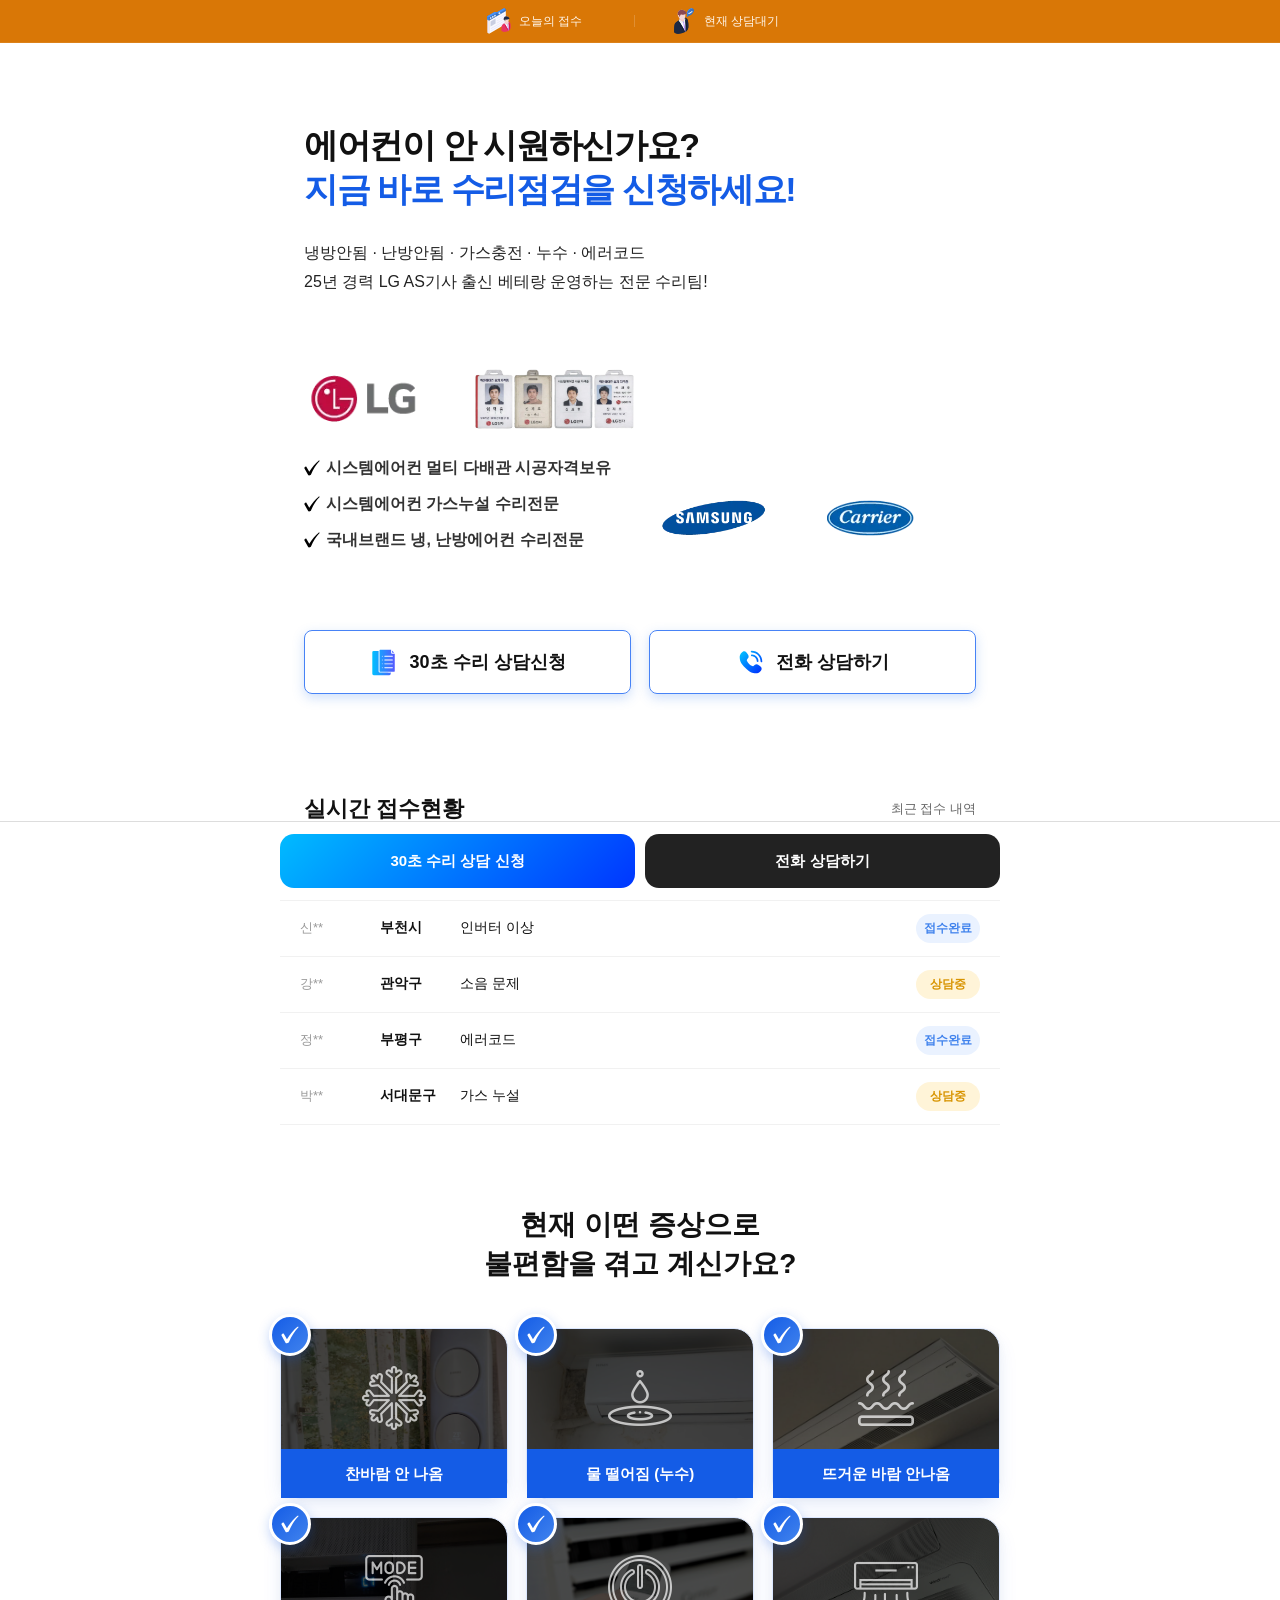
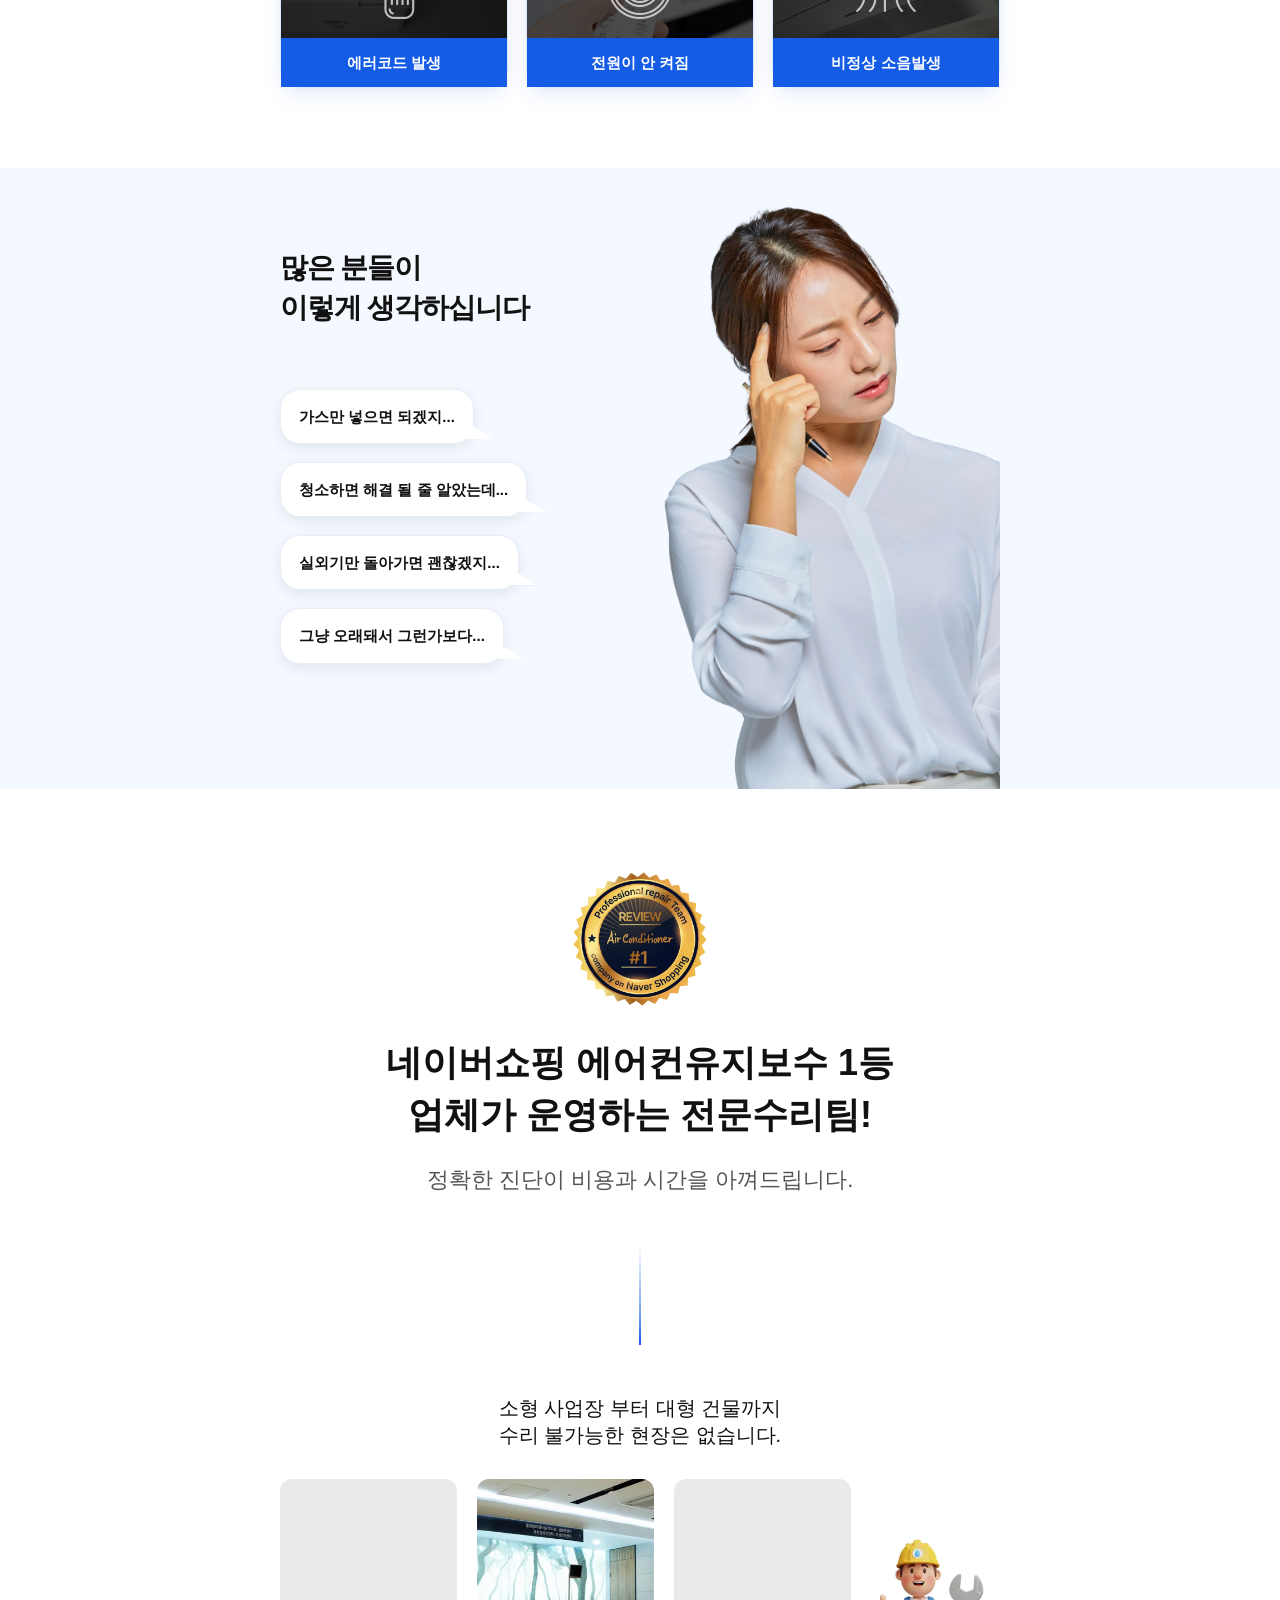
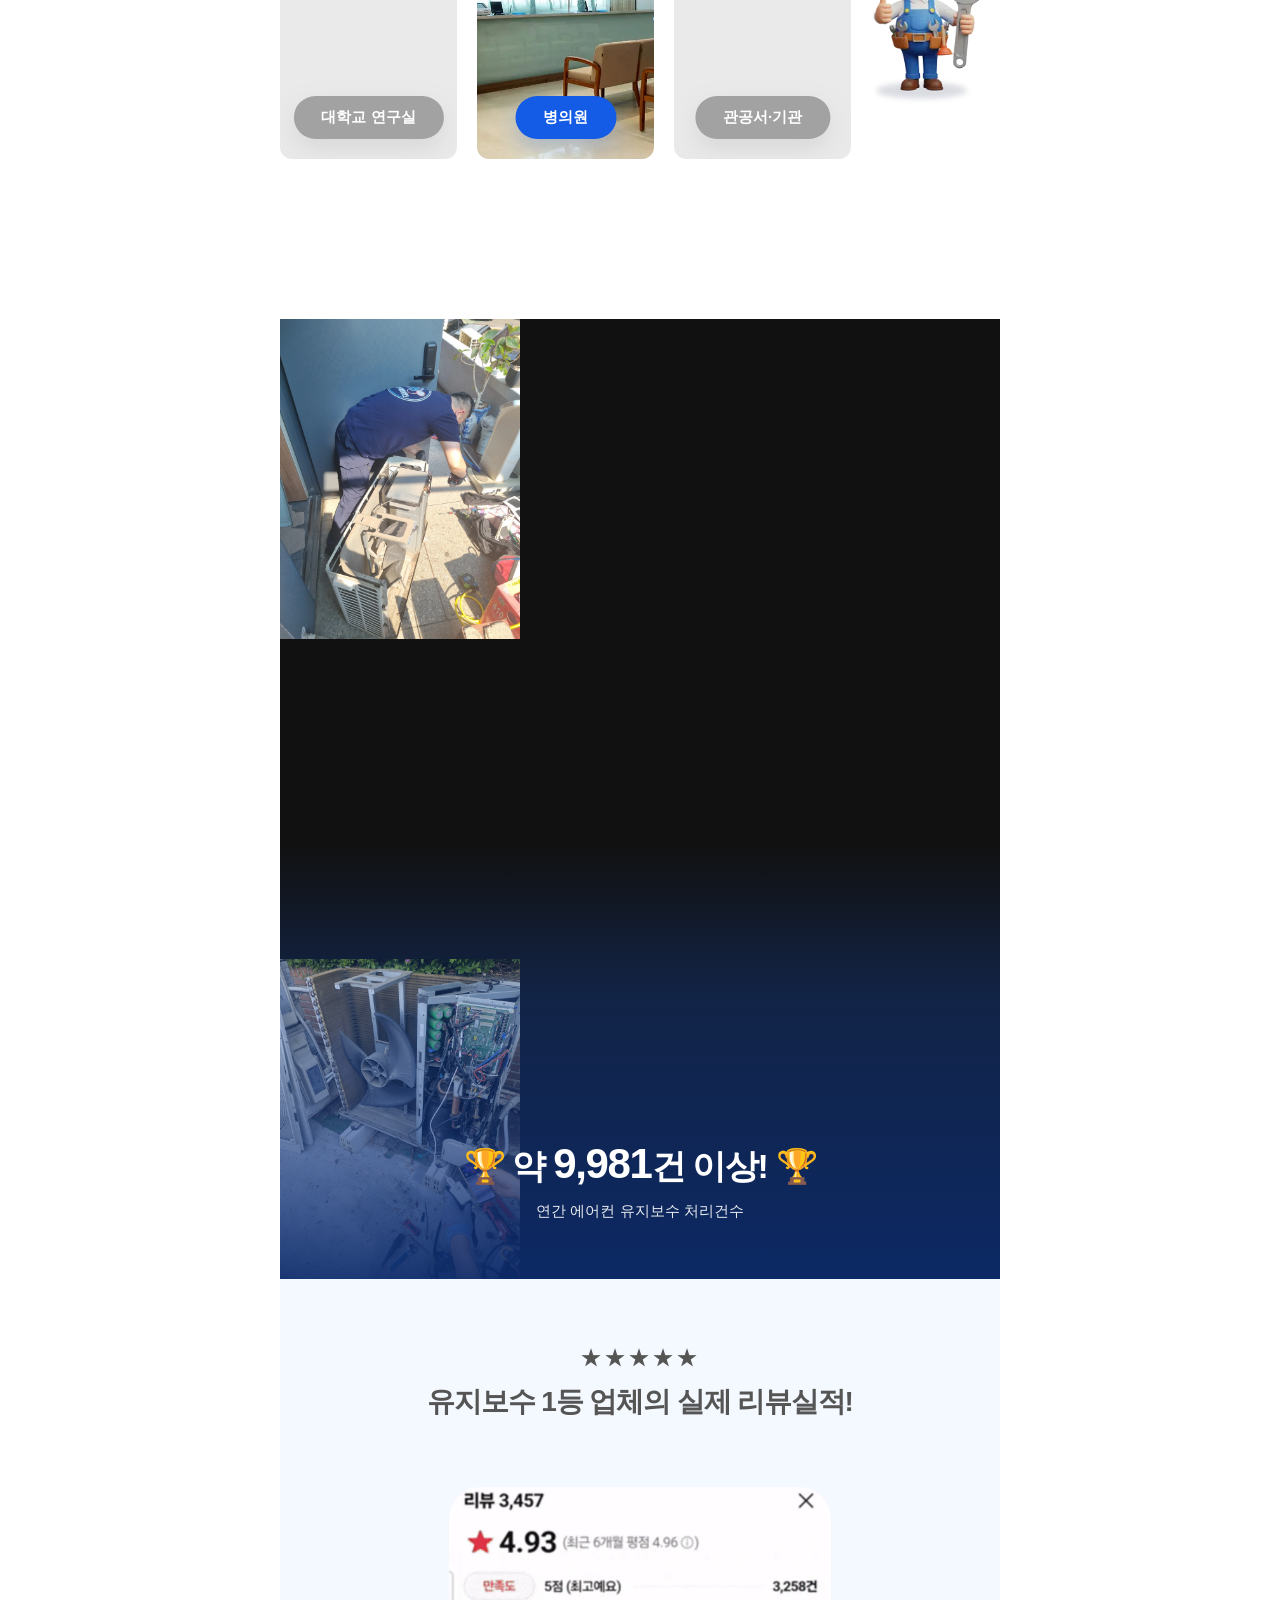
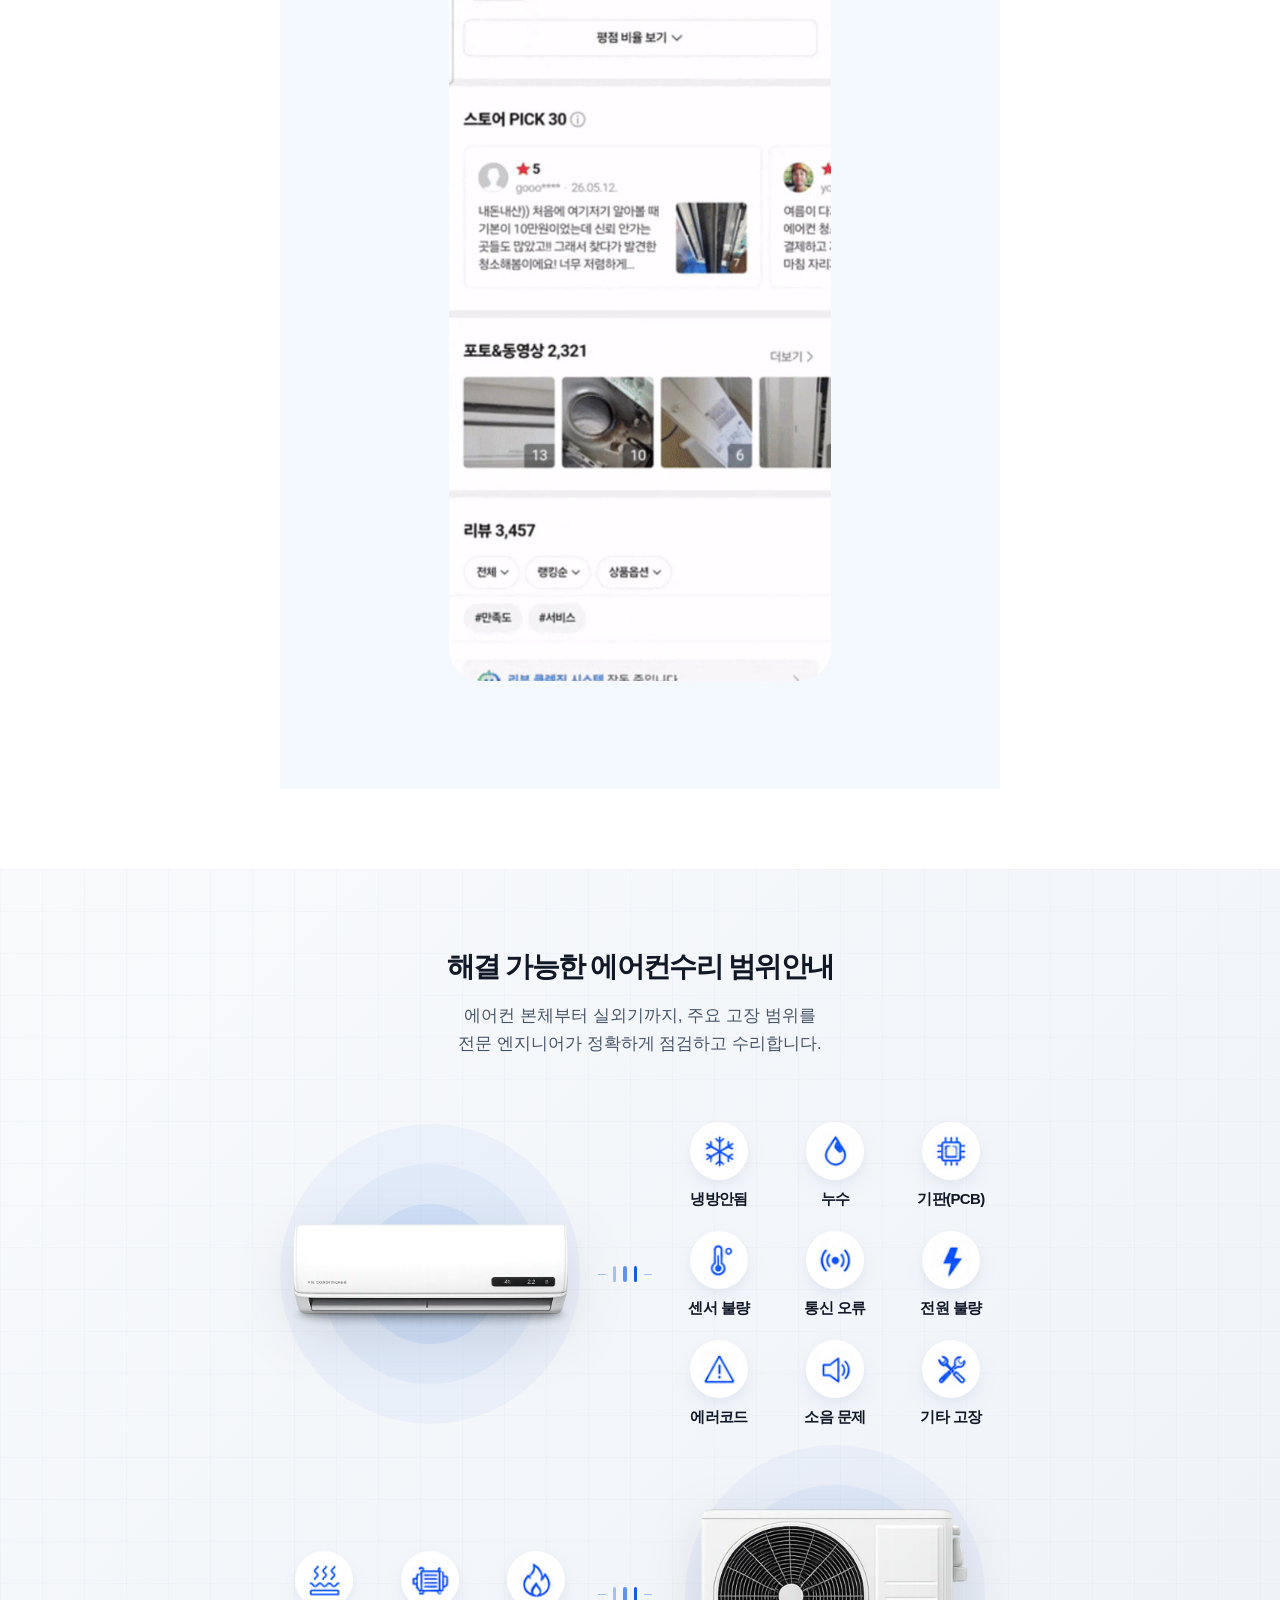
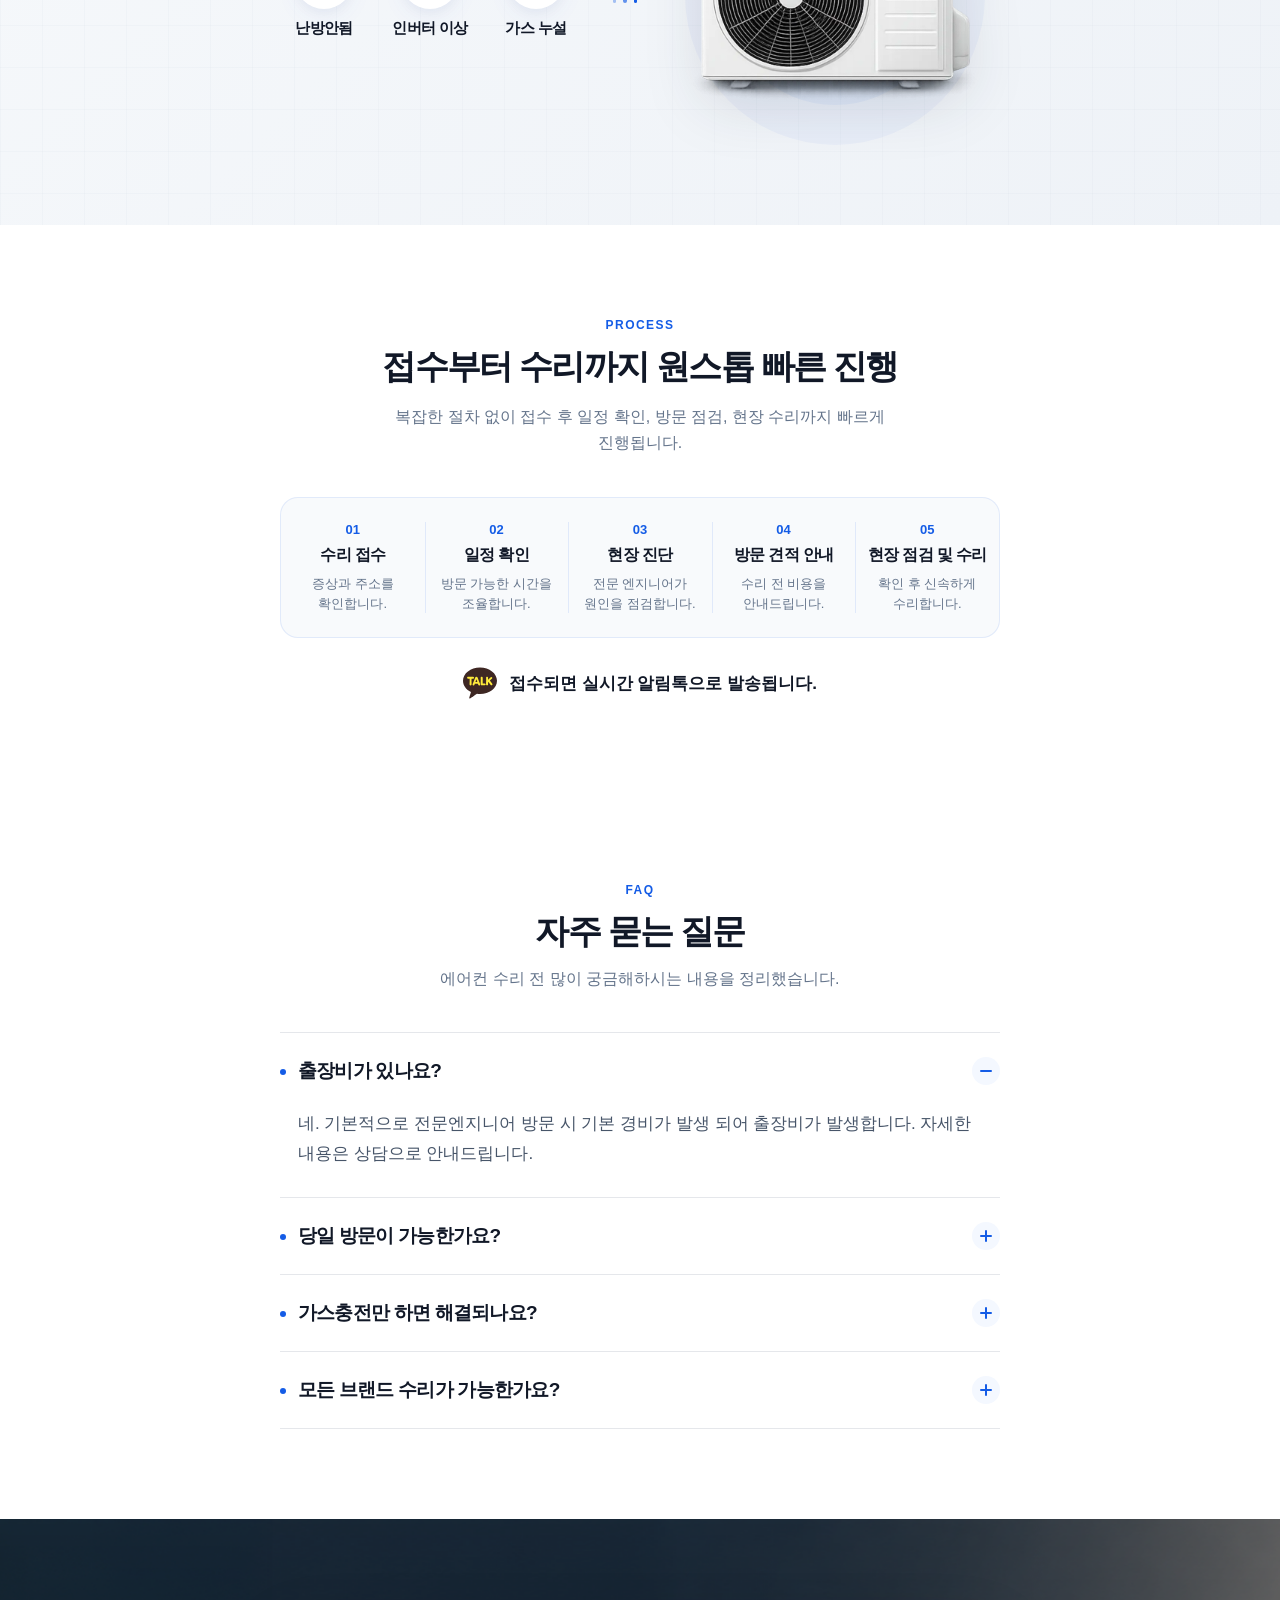
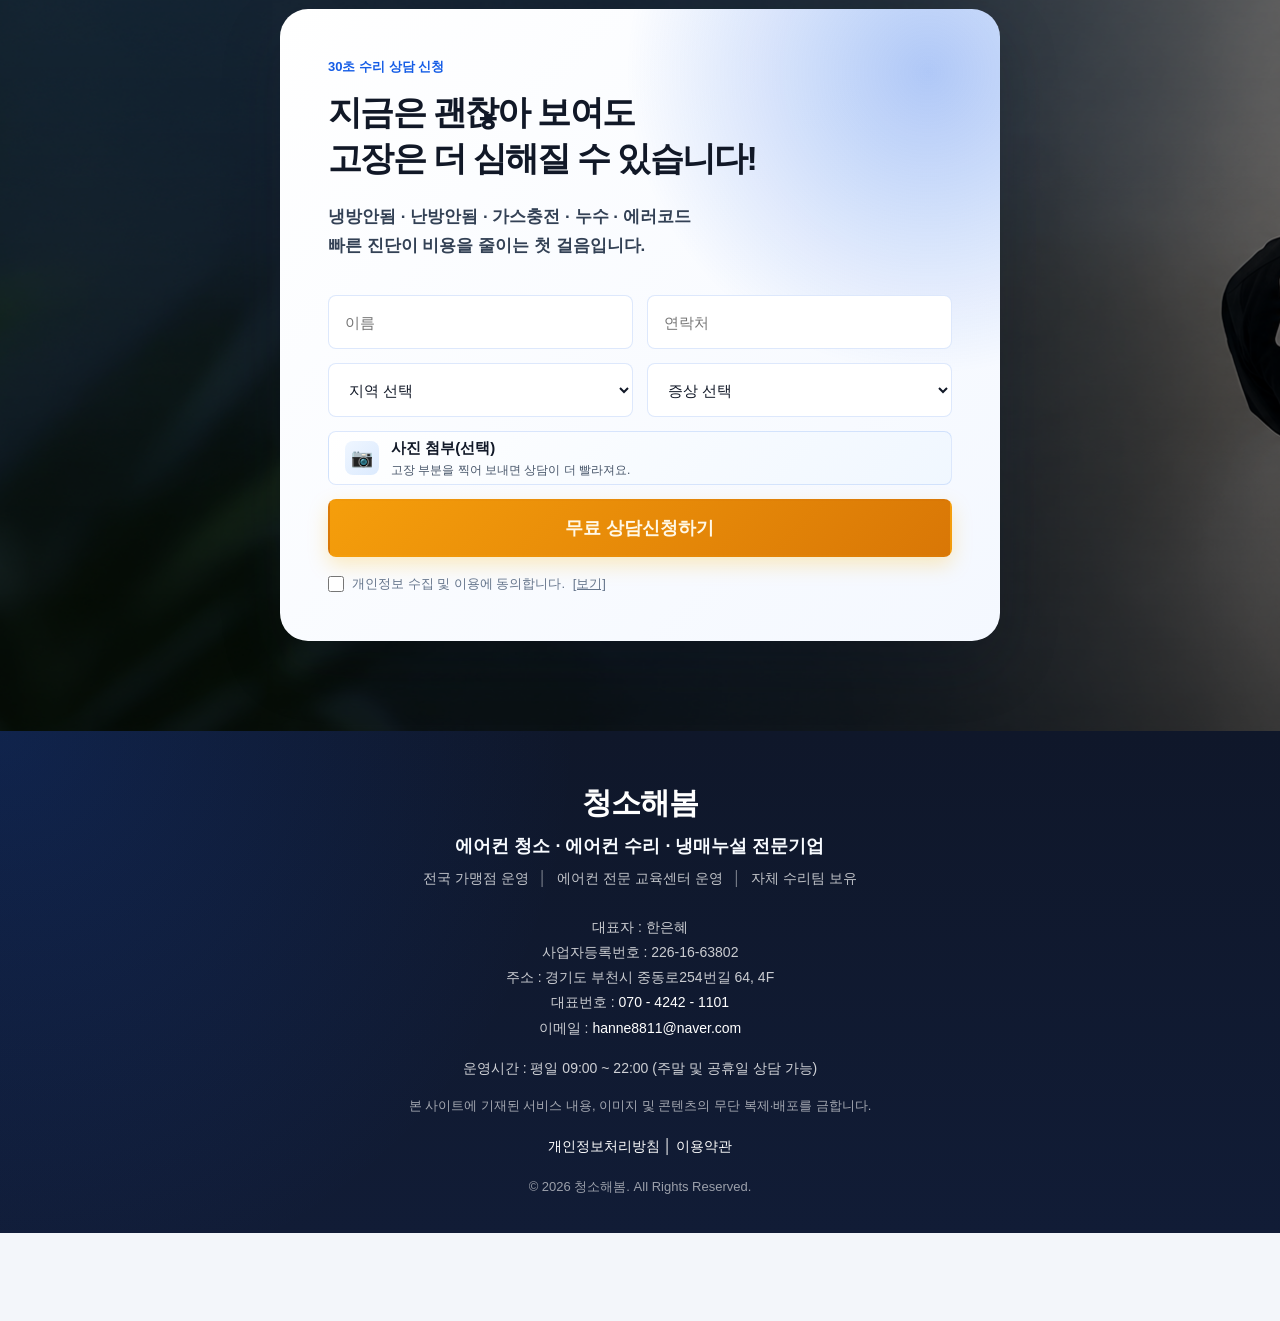
==== commit 8feac6b5: "지역 추가" ====
--- a/index.html
+++ b/index.html
@@ -700,6 +700,14 @@
                         <div class="form-row">
                             <select id="userAddress" name="userAddress" required>
                                 <option value="">지역 선택</option>
+                                <option value="의정부시">의정부시</option>
+                                <option value="도봉구">도봉구</option>
+                                <option value="노원구">노원구</option>
+                                <option value="강북구">강북구</option>
+                                <option value="강서구">강서구</option>
+                                <option value="마포구">마포구</option>
+                                <option value="은평구">은평구</option>
+                                <option value="서대문구">서대문구</option>
                                 <option value="양천구">양천구</option>
                                 <option value="영등포구">영등포구</option>
                                 <option value="구로구">구로구</option>
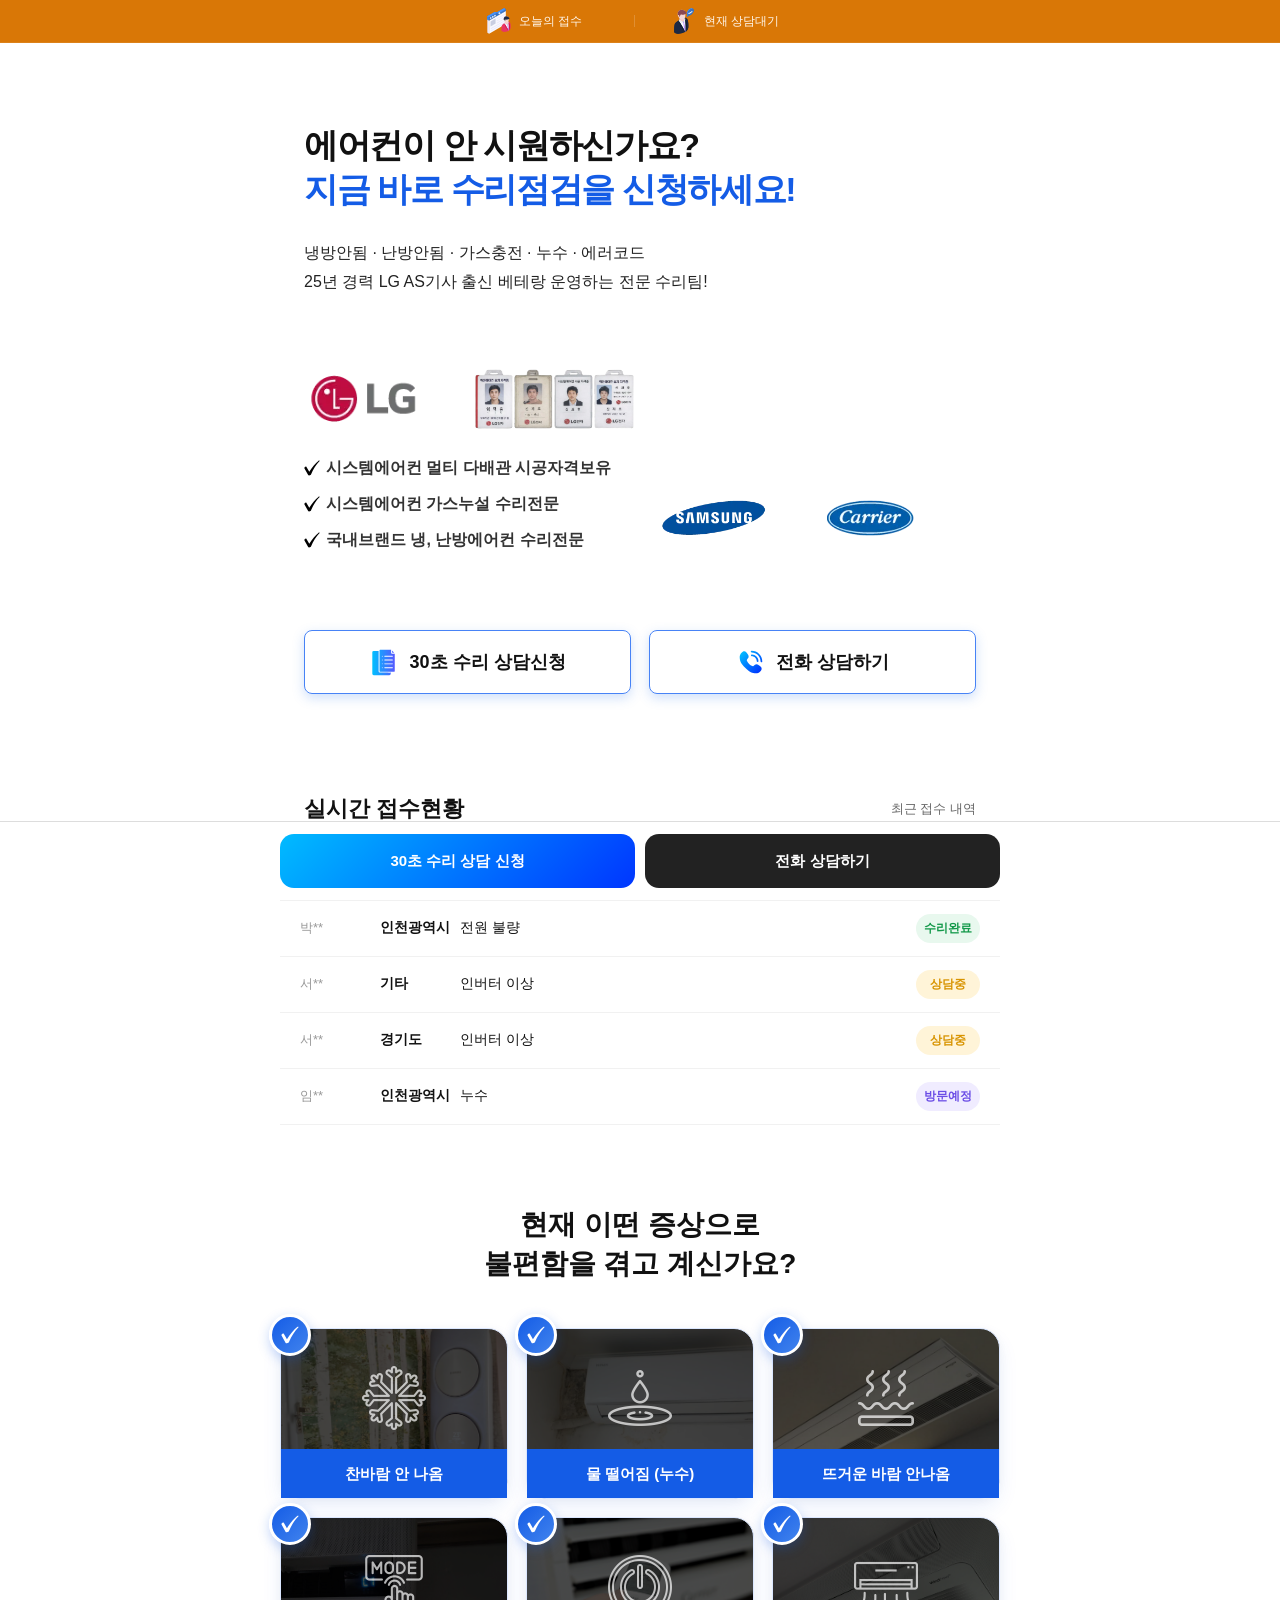
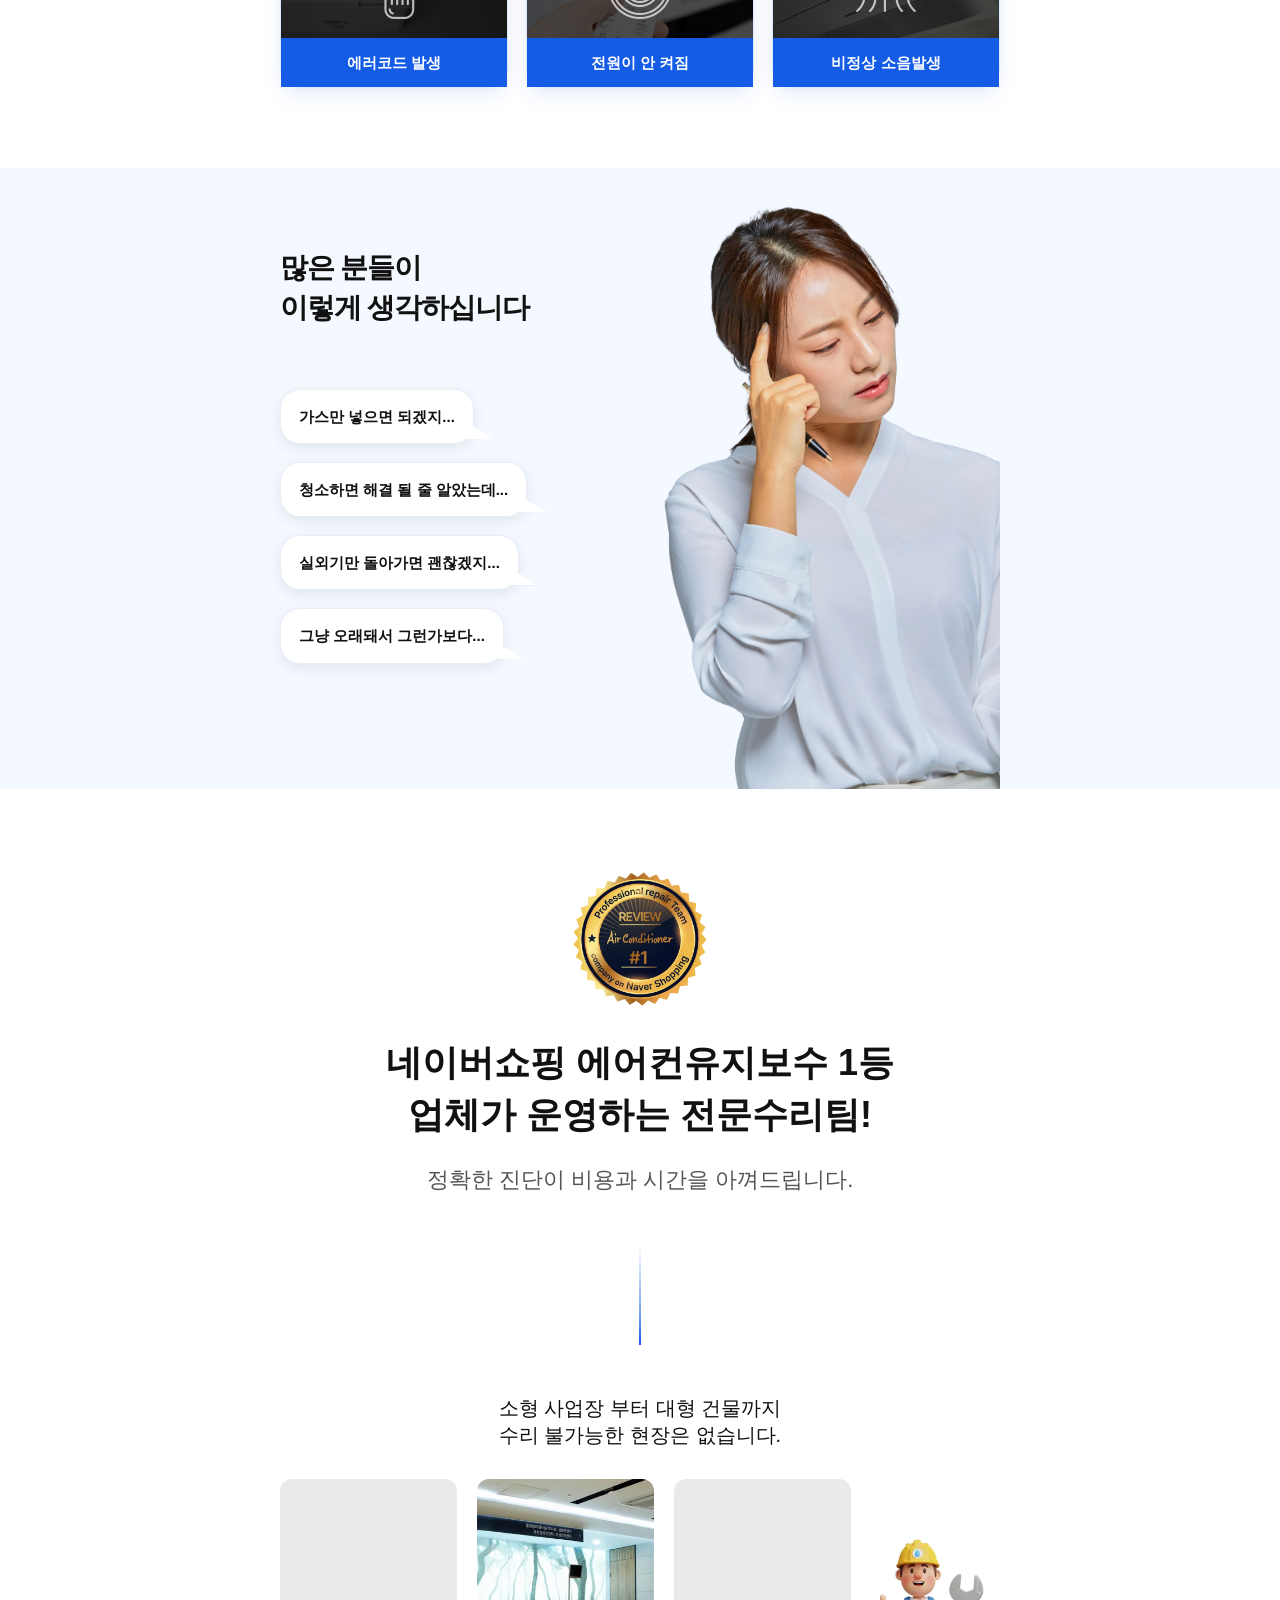
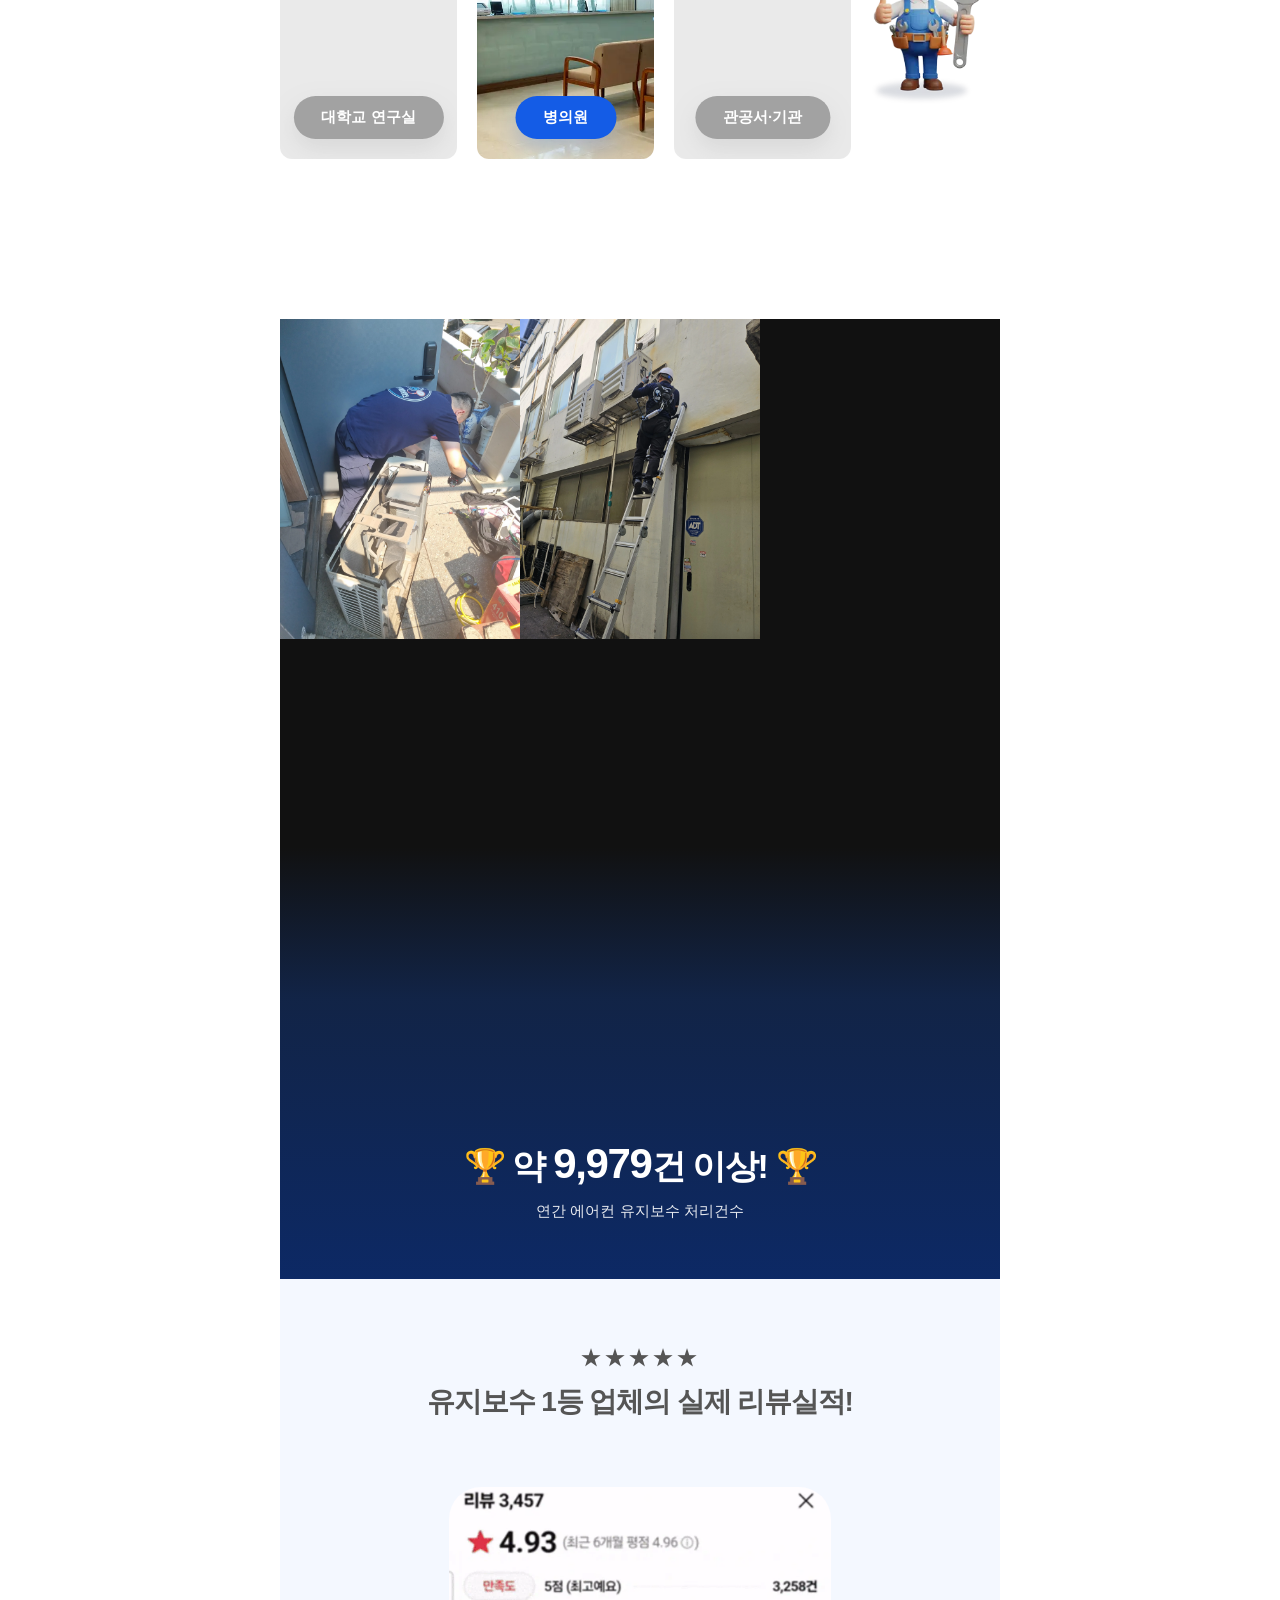
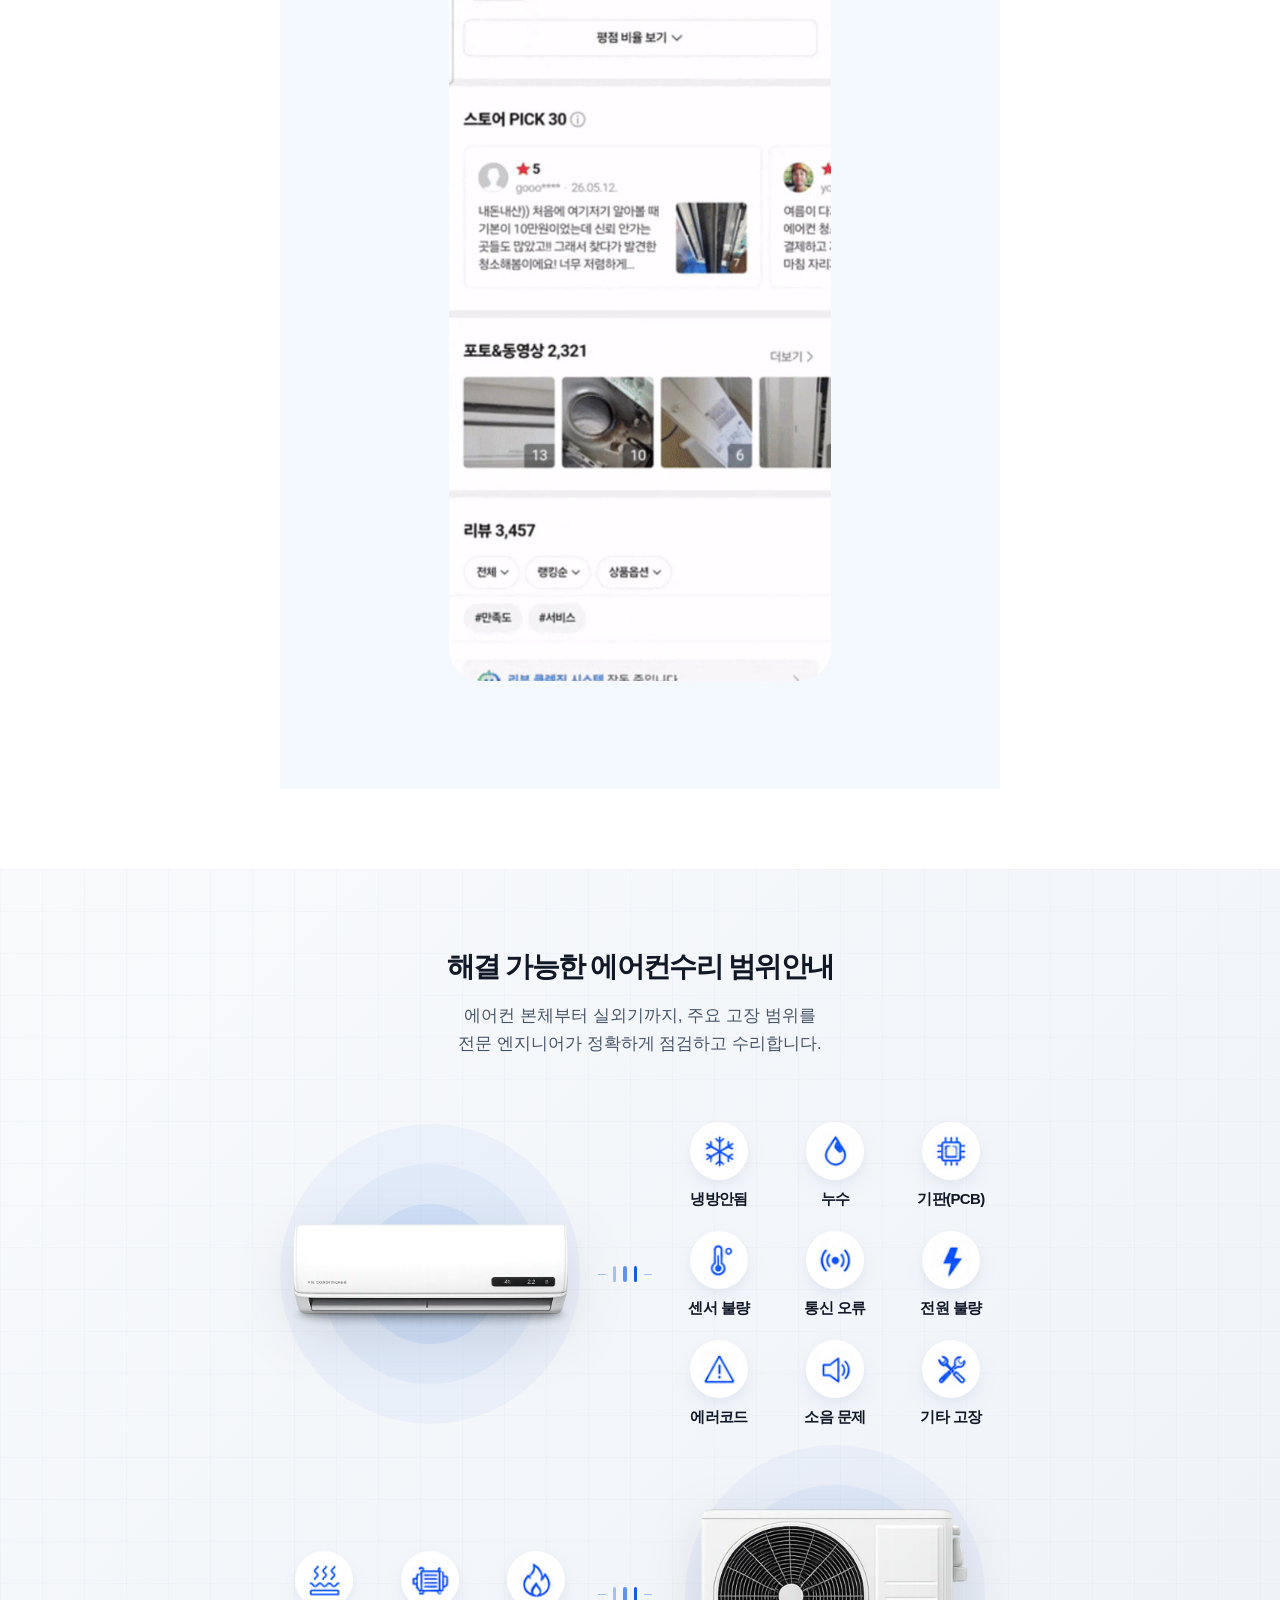
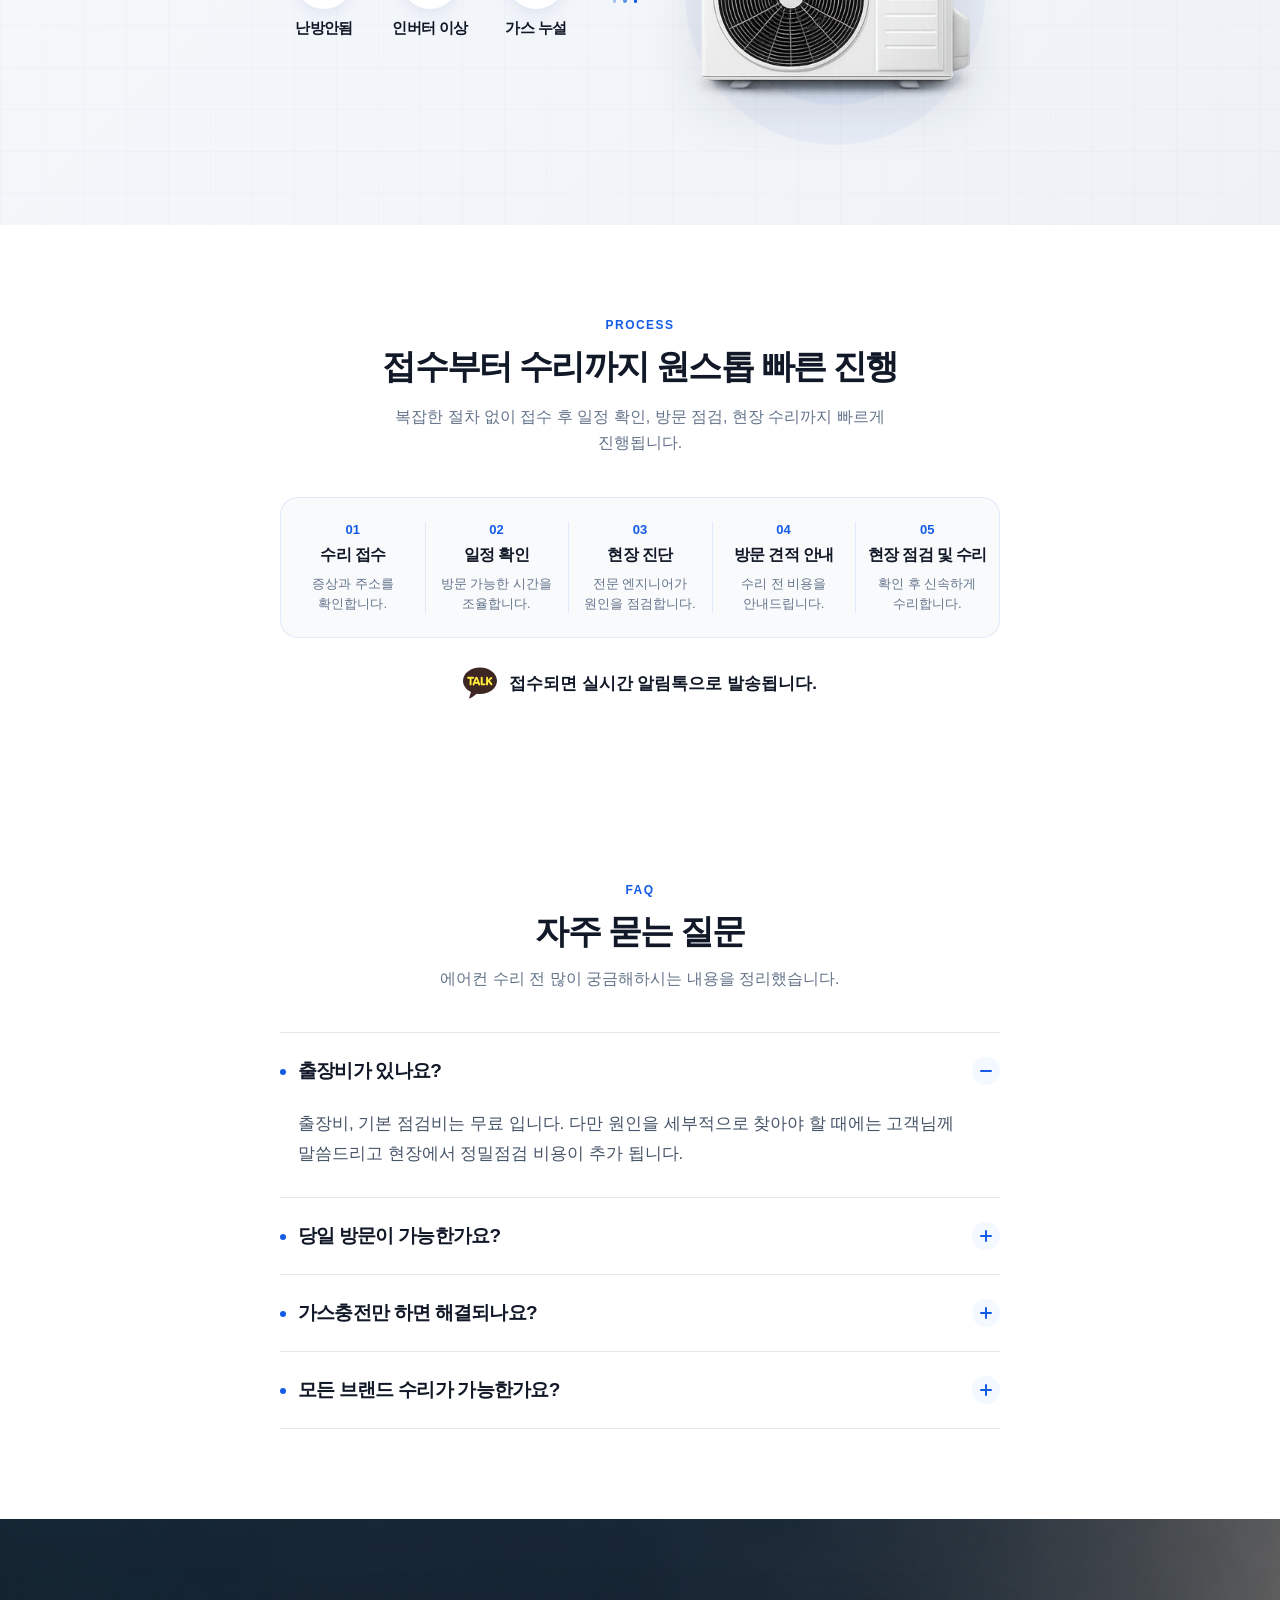
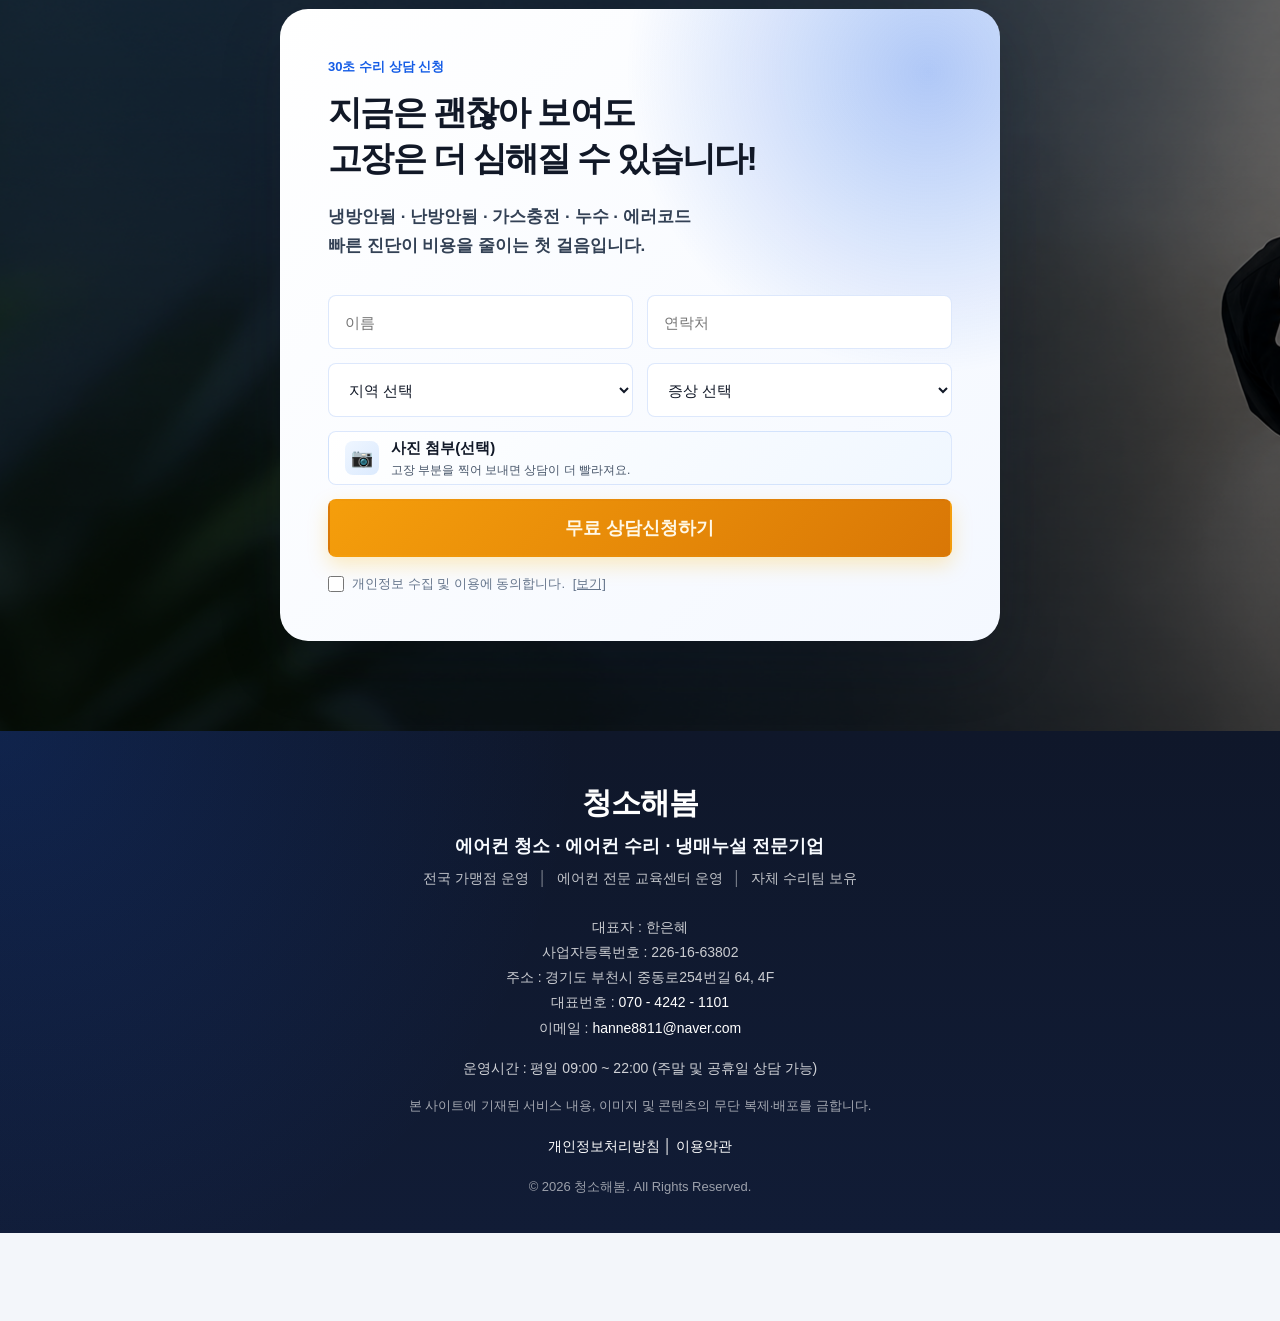
==== commit 5d705858: "출장비 내용, 지역선택 변경" ====
--- a/index.html
+++ b/index.html
@@ -626,8 +626,10 @@
                         </button>
                         <div class="faq-answer">
                             <div>
-                                네. 기본적으로 전문엔지니어 방문 시 기본 경비가 발생 되어 출장비가 발생합니다.
-                                자세한 내용은 상담으로 안내드립니다.
+                                출장비, 기본 점검비는 무료 입니다.
+                                다만 원인을 세부적으로 찾아야 할 때에는
+                                고객님께 말씀드리고 현장에서 정밀점검 비용이
+                                추가 됩니다.
                             </div>
                         </div>
                     </div>
@@ -698,27 +700,13 @@
                         </div>
 
                         <div class="form-row">
-                            <select id="userAddress" name="userAddress" required>
-                                <option value="">지역 선택</option>
-                                <option value="의정부시">의정부시</option>
-                                <option value="도봉구">도봉구</option>
-                                <option value="노원구">노원구</option>
-                                <option value="강북구">강북구</option>
-                                <option value="강서구">강서구</option>
-                                <option value="마포구">마포구</option>
-                                <option value="은평구">은평구</option>
-                                <option value="서대문구">서대문구</option>
-                                <option value="양천구">양천구</option>
-                                <option value="영등포구">영등포구</option>
-                                <option value="구로구">구로구</option>
-                                <option value="금천구">금천구</option>
-                                <option value="관악구">관악구</option>
-                                <option value="광명시">광명시</option>
-                                <option value="부천시">부천시</option>
-                                <option value="부평구">부평구</option>
-                                <option value="계양구">계양구</option>
-                                <option value="시흥시">시흥시</option>
-                            </select>
+                            <select id="userAddress" name="userAddress" required>
+                                <option value="">지역 선택</option>
+                                <option value="서울특별시">서울특별시</option>
+                                <option value="인천광역시">인천광역시</option>
+                                <option value="경기도">경기도</option>
+                                <option value="기타">기타</option>
+                            </select>
 
                             <select id="symptomSelect" name="symptom" required>
                                 <option value="">증상 선택</option>
